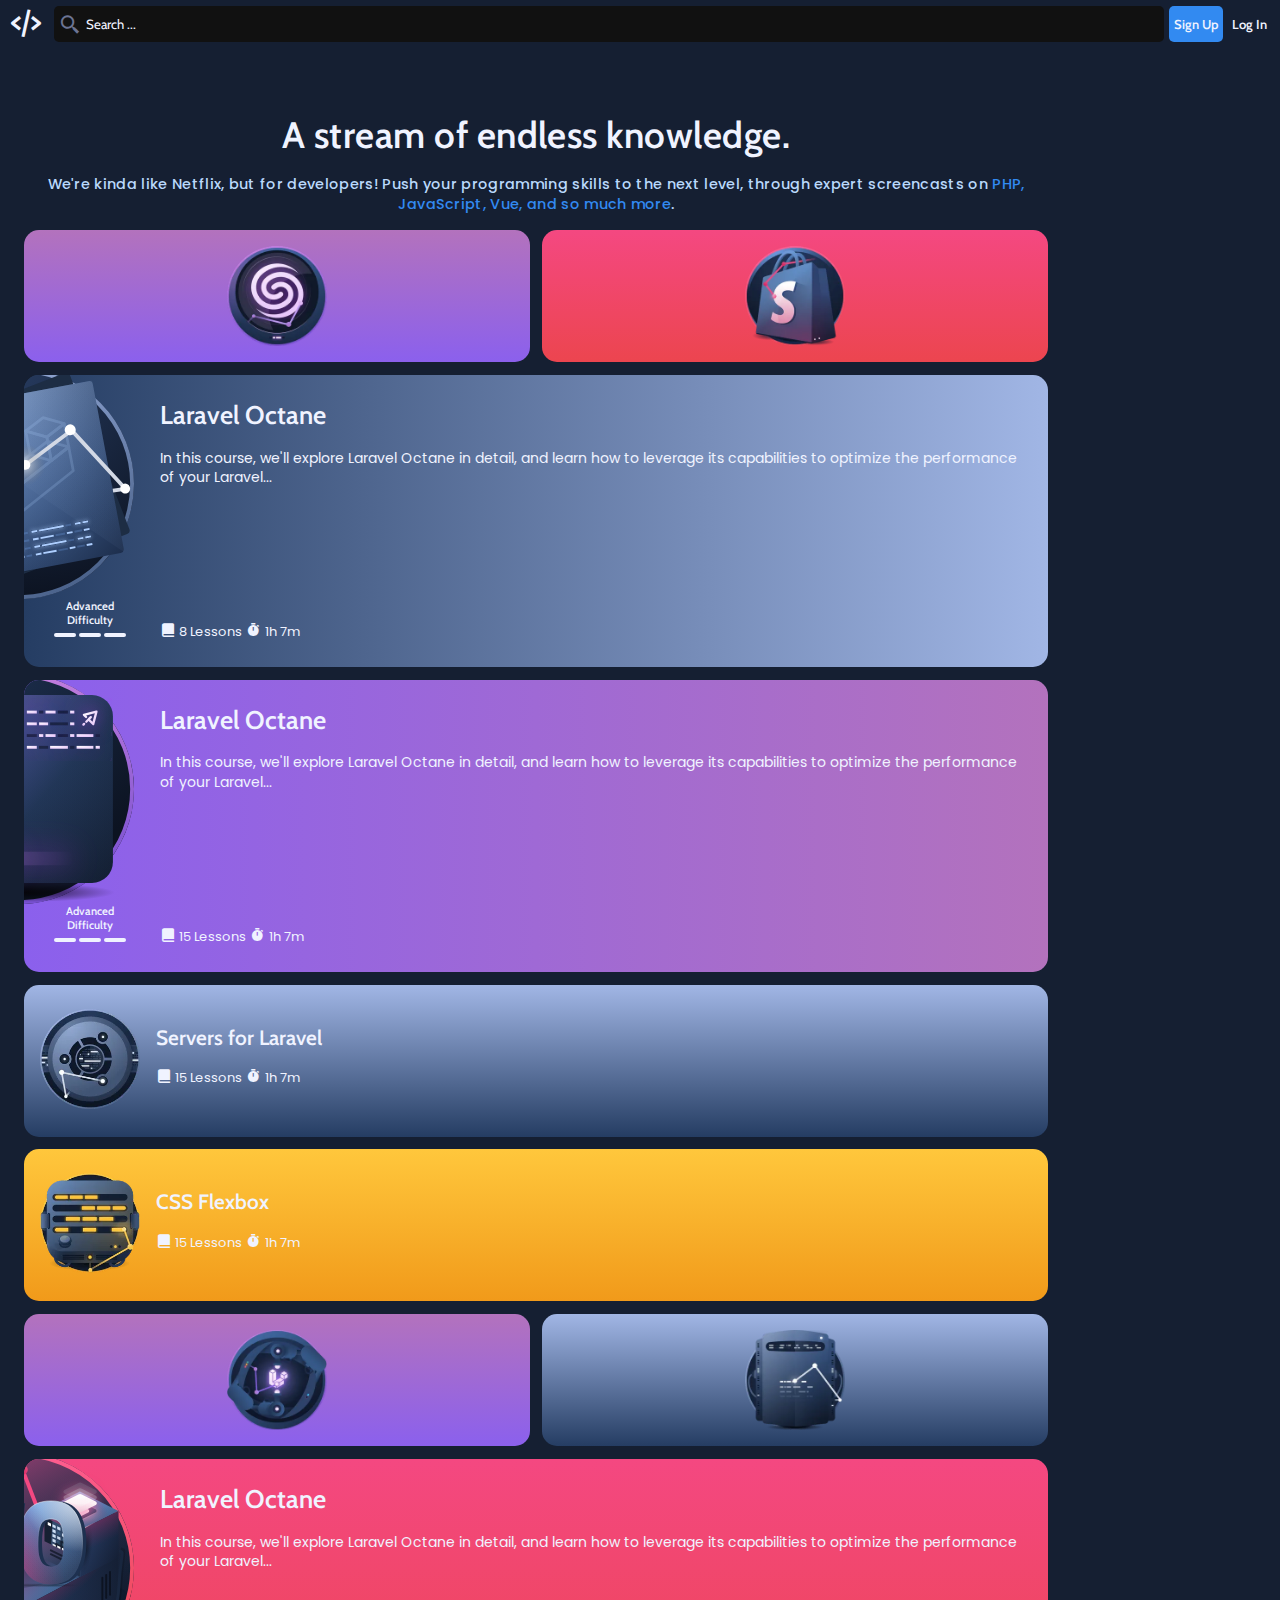
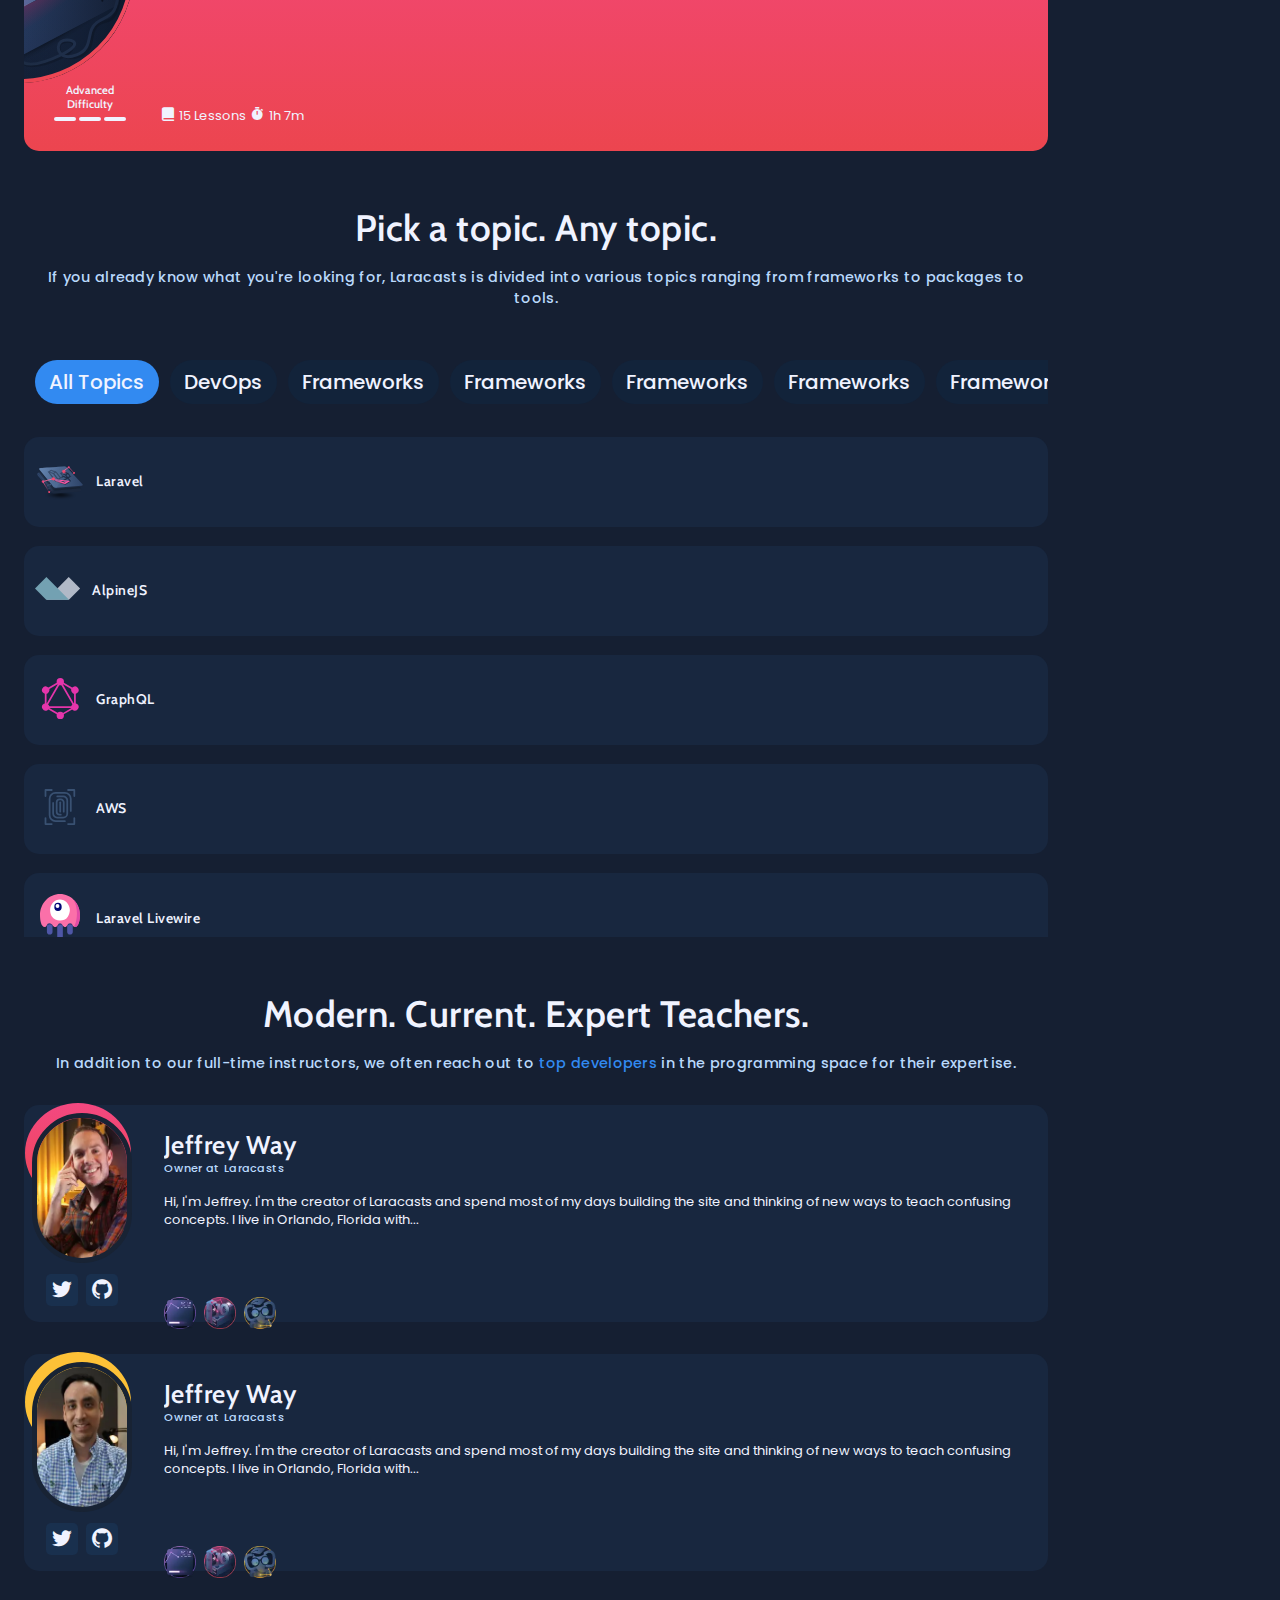
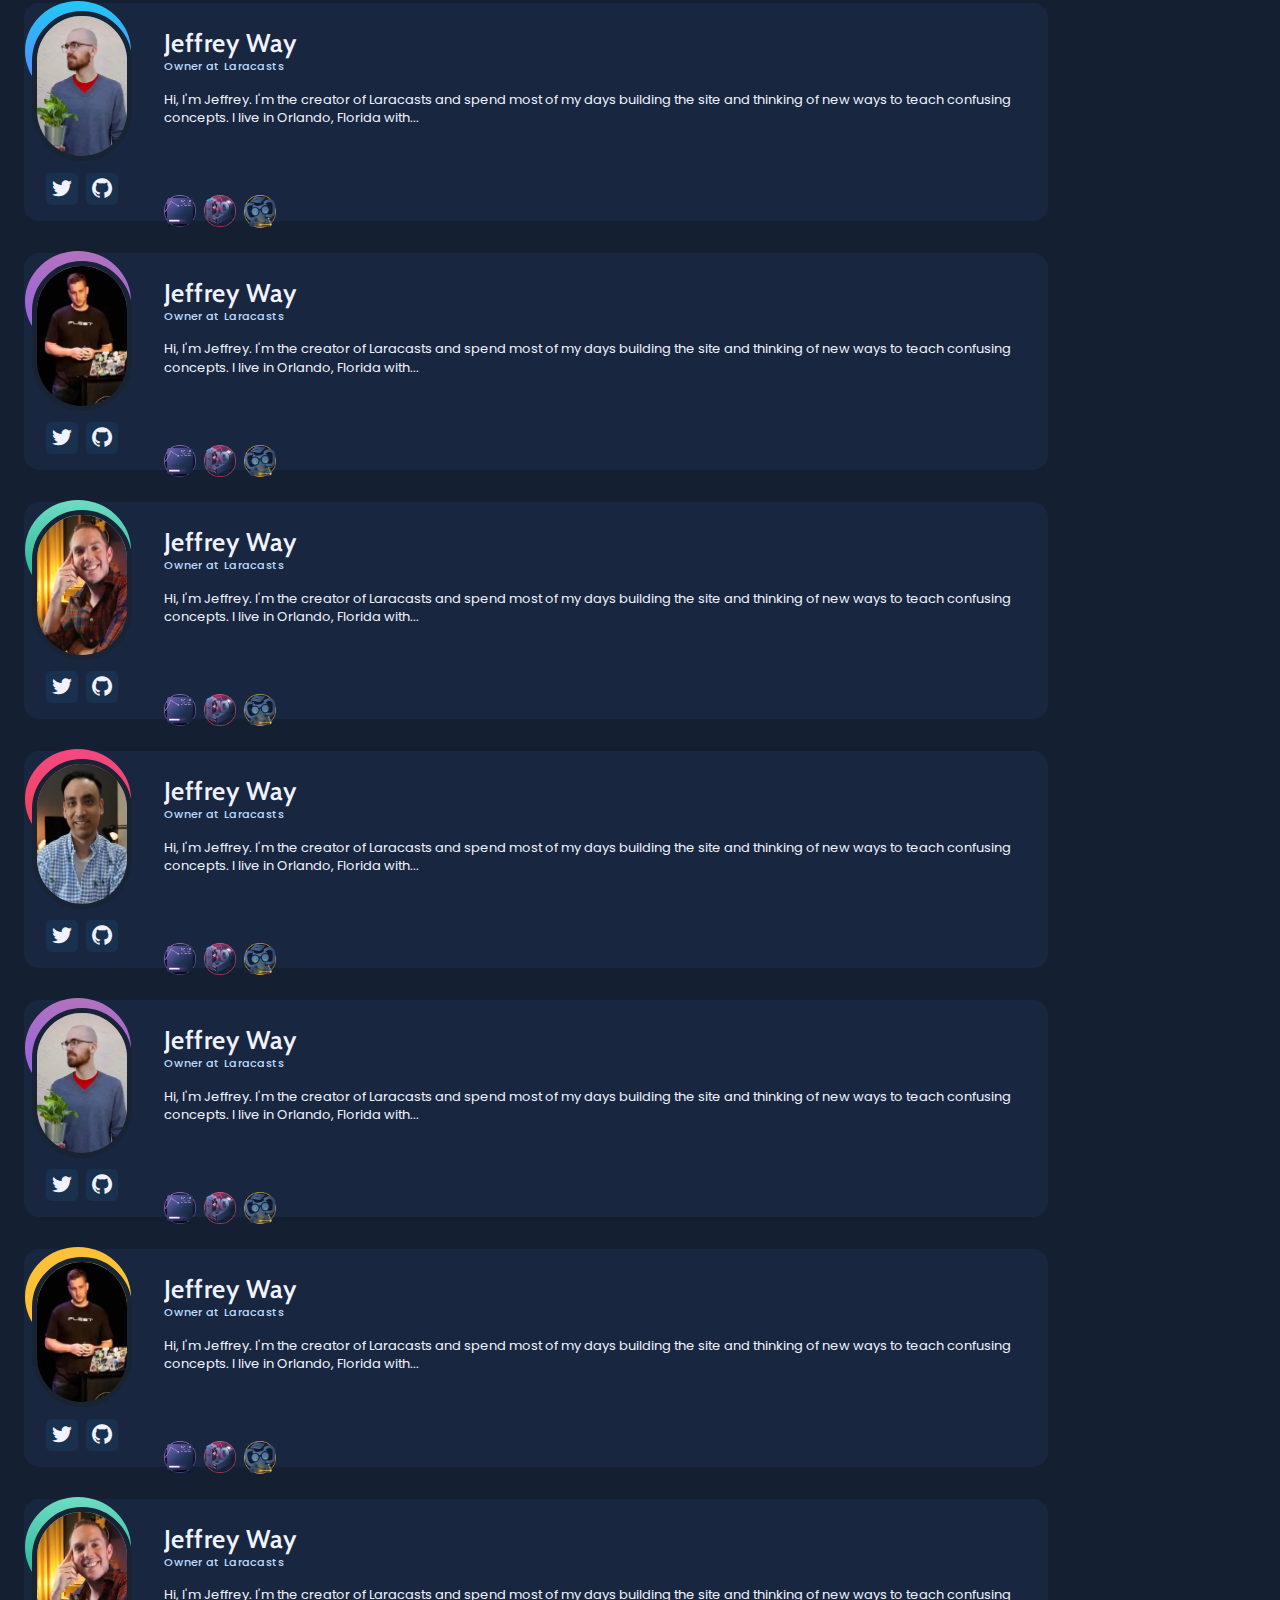
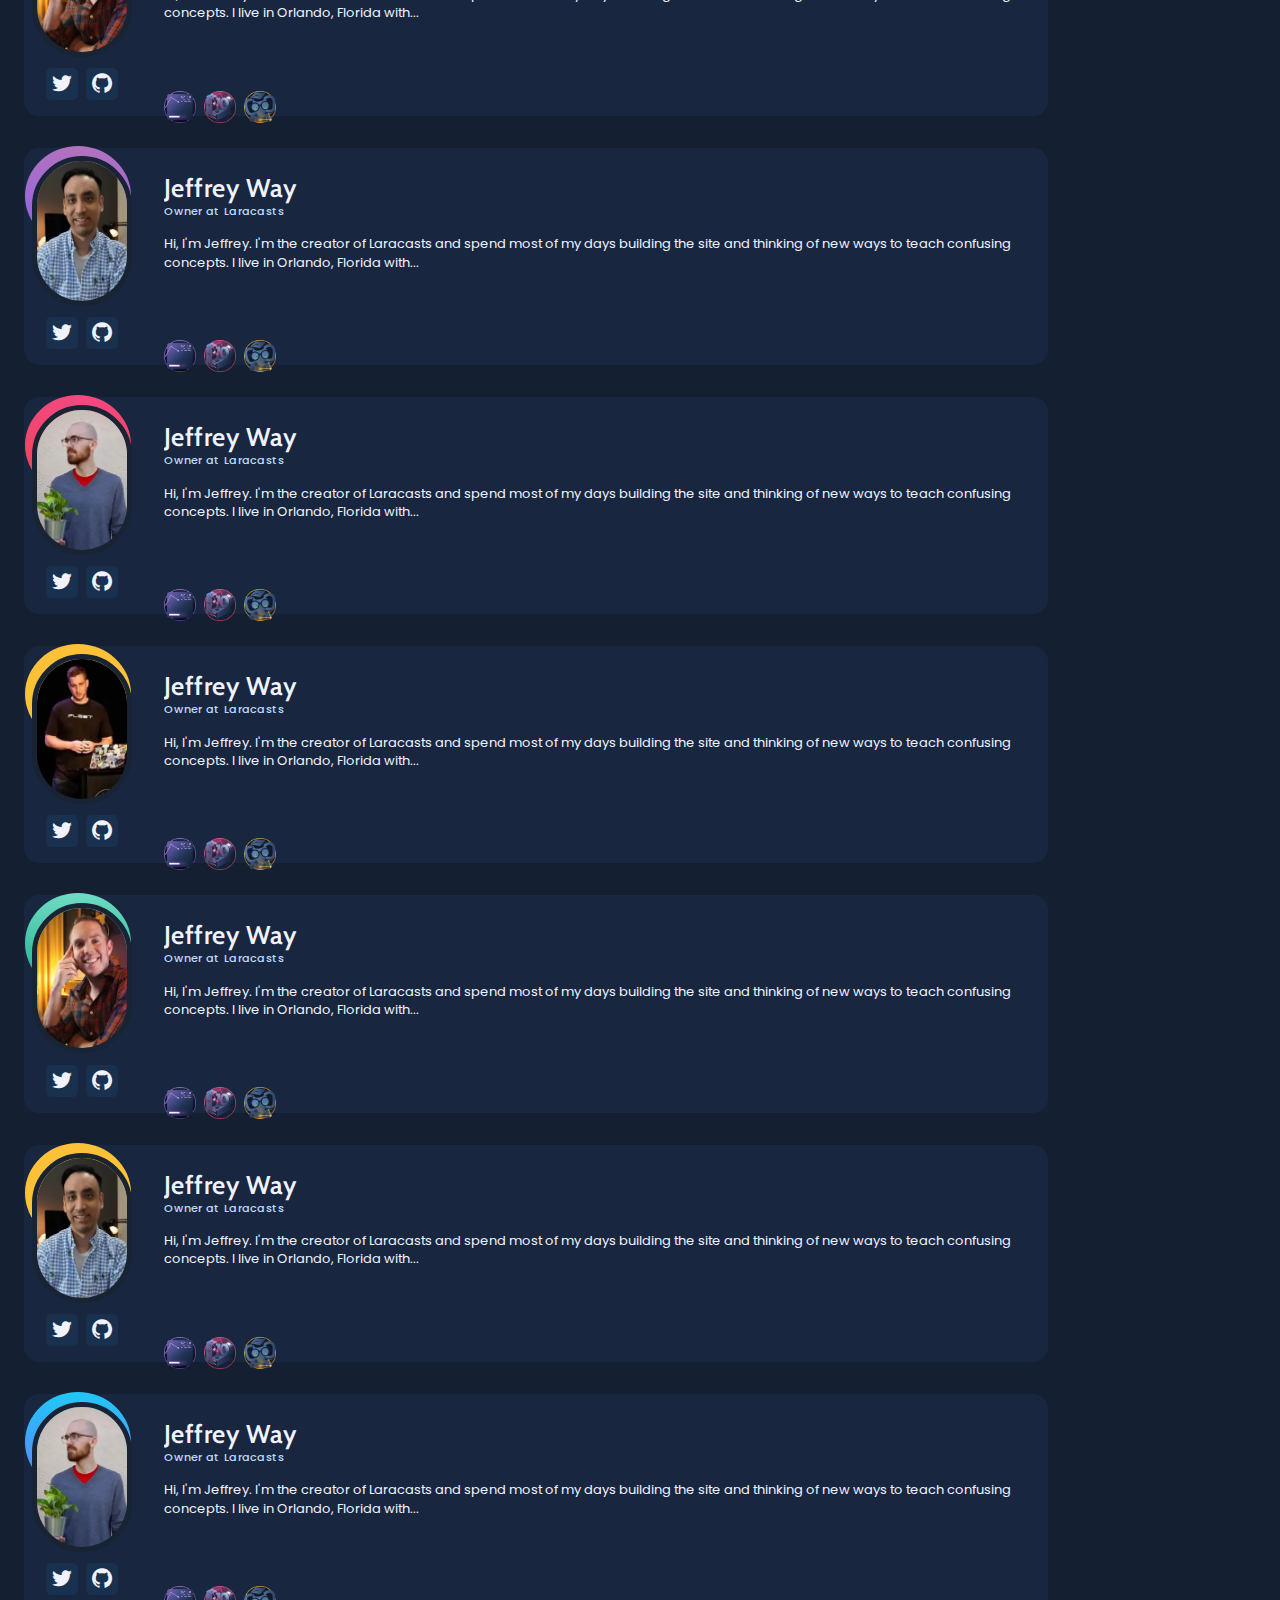
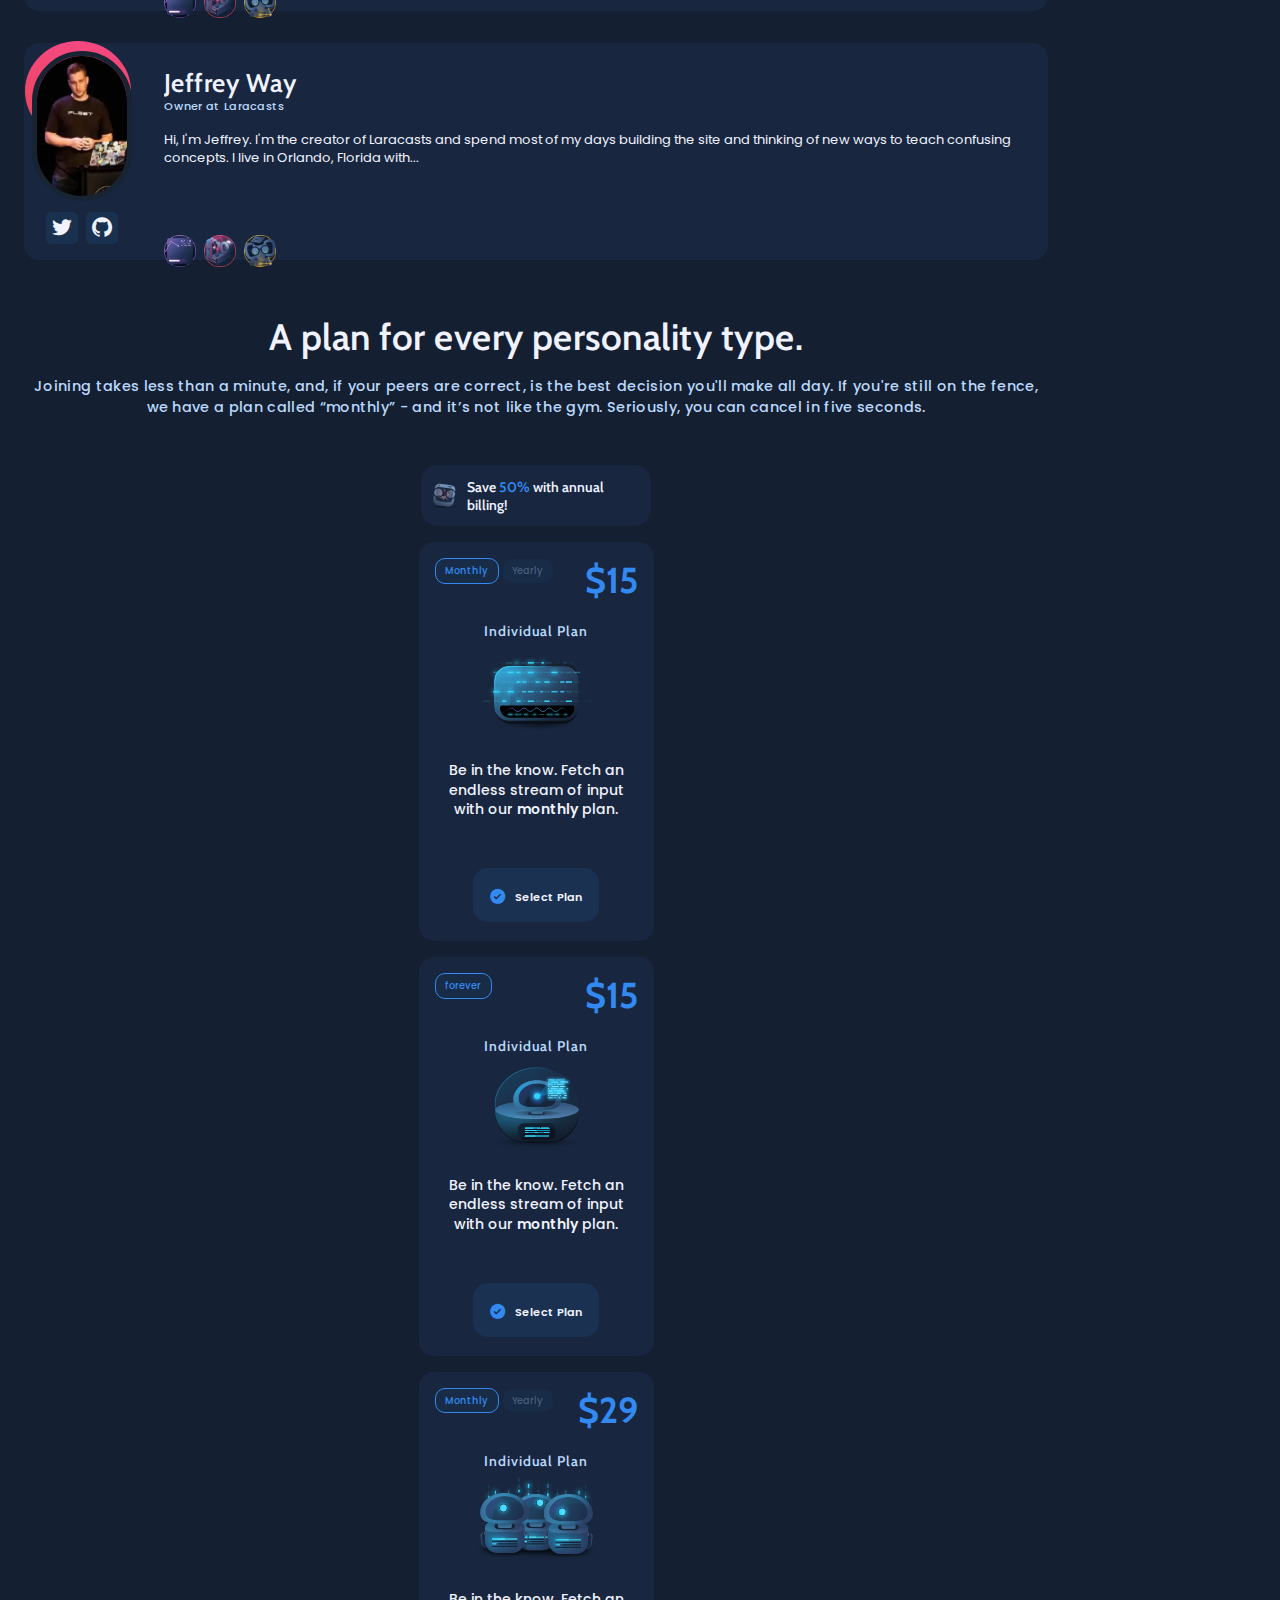
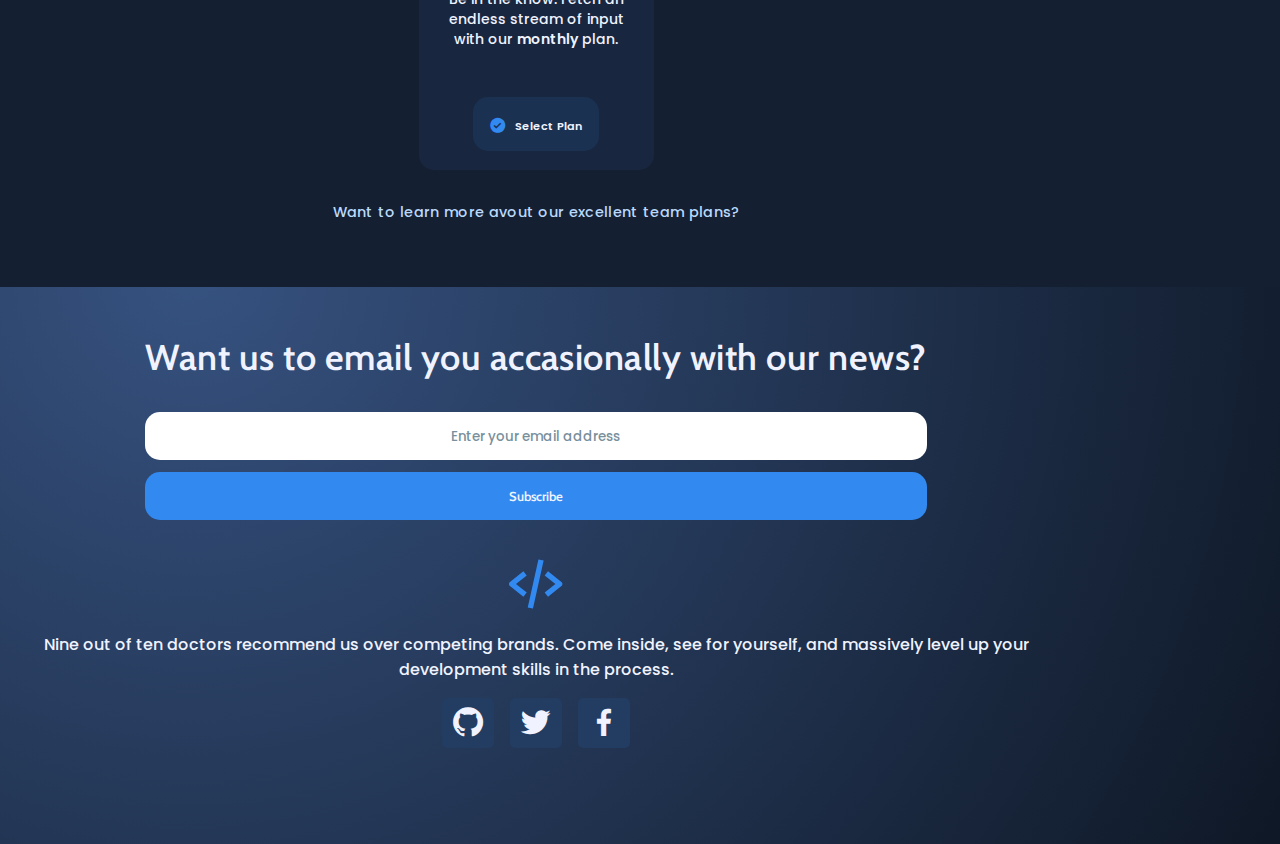
==== index.html @ 4f141c35 "first commit" ====
<!DOCTYPE html>
<html lang="en">
    <head>
        <meta charset="UTF-8">
        <meta name="viewport" content="width=device-width, initial-scale=1.0">

        <!--=============== FAVICON ===============-->
        <link rel="shortcut icon" href="" type="image/x-icon">

        <!--=============== BOXICONS ===============-->
        <link href='https://unpkg.com/boxicons@2.1.4/css/boxicons.min.css' rel='stylesheet'>

        <!--=============== SWIPER CSS ===============-->
        <link rel="stylesheet" href="">

        <!--=============== CSS ===============-->
        <link rel="stylesheet" href="assets/css/styles.css">

        <title>Laracasts clone</title>
    </head>
    <body>
        <!--==================== HEADER ====================-->
        <header class="header" id="header">
            <a href="" class="header__logo">
                <i class="bx bx-code-alt"></i>
            </a>
            <nav class="nav">
                <div class="nav__search">
                    <i class="bx bx-search-alt-2"></i>
                    <input class="nav__search-input" placeholder="Search ...">
                </div>

                <a href="" class="nav__button button primary-button">Sign Up</a>
                <a href="" class="nav__button button secondary-button">Log In</a>
            </nav>
        </header>

        <!--==================== MAIN ====================-->
        <main class="main">
            <!--==================== HOME ====================-->
            <section class="home section" id="home">

            </section>

            <!--==================== TOP ====================-->
            <section class="top section" id="top">
                <div class="top__container container">
                    <div class="top__data">
                        <h2 class="top__title title">A stream of endless knowledge.</h2>
                        <p class="top__sub-title sub-title">
                            We're kinda like Netflix, but for developers! Push your programming skills to the next level, through expert screencasts on <span>PHP, JavaScript, Vue, and so much more</span>.
                        </p>
                    </div>

                    <div class="top__content">

                        <div class="top__card small-card">
                            <img src="assets/img/laravel-nova-mastery-2023.webp">
                        </div>

                        <div class="top__card small-card">
                            <img src="assets/img/build-shopify-apps-with-laravel.webp">
                        </div>

                        <div class="top__card large-card">
                            <div class="card-img">
                                <a href="" class="card-img-link">

                                    <img src="assets/img/laravel-octane.svg" alt="laravel-octane image">
                                </a>
                                <div class="card-difficulty">
                                    <p>Advanced <br>
                                        Difficulty
                                    </p>
                                    <div class="card-rate">
                                        <span></span>
                                        <span></span>
                                        <span></span>
                                    </div>
                                </div>
                            </div>
                            <div class="card-content">
                                <h3 class="card-title">
                                    Laravel Octane
                                </h3>
                                <p class="card-desc">
                                    In this course, we'll explore Laravel Octane in detail, and learn how to leverage its capabilities to optimize the performance of your Laravel...                                </p>

                                <div class="card-info">
                                    <i class="bx bxs-book-alt"></i>
                                    <p>8 Lessons</p>
                                    <i class="bx bxs-stopwatch"></i>
                                    <p>1h 7m</p>
                                </div>
                            </div>
                        </div>

                        <div class="top__card large-card">
                            <div class="card-img">
                                <a href="" class="card-img-link">

                                    <img src="assets/img/phpstorm-for-laravel-developers.svg" alt="phpstorm-for-laravel-developers image">
                                </a>

                                <div class="card-difficulty">
                                    <p>Advanced <br>
                                        Difficulty
                                    </p>
                                    <div class="card-rate">
                                        <span></span>
                                        <span></span>
                                        <span></span>
                                    </div>
                                </div>
                            </div>

                            <div class="card-content">
                                <h3 class="card-title">
                                    Laravel Octane
                                </h3>
                                <p class="card-desc">
                                    In this course, we'll explore Laravel Octane in detail, and learn how to leverage its capabilities to optimize the performance of your Laravel...                                </p>
                                </p>
                                <div class="card-info">
                                    <i class="bx bxs-book-alt"></i>
                                    <p>15 Lessons</p>
                                    <i class="bx bxs-stopwatch"></i>
                                    <p>1h 7m</p>
                                </div>
                            </div>
                        </div>

                        <div class="top__card medium-card">
                            <div class="card-img">
                                <img src="assets/img/servers-for-laravel.webp" alt="servers-for-laravel image">
                            </div>

                            <div class="card-content">
                                <a href="" class="card-title">
                                    Servers for Laravel
                                </a>
                                <div class="card-info">
                                    <i class="bx bxs-book-alt"></i>
                                    <p>15 Lessons</p>
                                    <i class="bx bxs-stopwatch"></i>
                                    <p>1h 7m</p>
                                </div>
                            </div>
                        </div>

                        <div class="top__card medium-card">
                            <div class="card-img">
                                <img src="assets/img/css-flexbox-simplified.webp" alt="css-flexbox-simplified image">
                            </div>

                            <div class="card-content">
                                <a href="" class="card-title">
                                    CSS Flexbox
                                </a>
                                <div class="card-info">
                                    <i class="bx bxs-book-alt"></i>
                                    <p>15 Lessons</p>
                                    <i class="bx bxs-stopwatch"></i>
                                    <p>1h 7m</p>
                                </div>
                            </div>
                        </div>


                        <div class="top__card small-card">
                            <img src="assets/img/automatic-laravel-upgrades-explained.webp" alt="automatic laravel upgrades explained image">
                        </div>

                        <div class="top__card small-card">
                            <img src="assets/img/aws-fundamentals.webp" alt="aws fund amentals image">
                        </div>

                        <div class="top__card large-card">
                            <div class="card-img">
                                <a href="" class="card-img-link">

                                    <img src="assets/img/whats-new-in-laravel-10.svg" alt="whats new in laravel 10 image">
                                </a>

                                <div class="card-difficulty">
                                    <p>Advanced <br>
                                        Difficulty
                                    </p>
                                    <div class="card-rate">
                                        <span></span>
                                        <span></span>
                                        <span></span>
                                    </div>
                                </div>
                            </div>

                            <div class="card-content">
                                <h3 class="card-title">
                                    Laravel Octane
                                </h3>
                                <p class="card-desc">
                                    In this course, we'll explore Laravel Octane in detail, and learn how to leverage its capabilities to optimize the performance of your Laravel...                                </p>
                                </p>
                                <div class="card-info">
                                    <i class="bx bxs-book-alt"></i>
                                    <p>15 Lessons</p>
                                    <i class="bx bxs-stopwatch"></i>
                                    <p>1h 7m</p>
                                </div>
                            </div>
                        </div>
                    </div>
                </div>
            </section>



            <!--==================== TOPICS ====================-->
            <section class="topic sections" id="tepic">
                <div class="topic__container container">
                    <div class="topic__data">

                        <h2 class="topic__title title">Pick a topic. Any topic.</h2>
                        <p class="topic__sub-title sub-title">
                            If you already know what you're looking for, Laracasts is divided into various topics ranging from frameworks to packages to tools.
                        </p>
                    </div>

                    <div class="topic__content">
                        <ul class="topic__list">
                            <li class="topic__list-item">
                                <a href="" class="topic__list-link active">
                                    All Topics
                                </a>
                            </li>
                            <li class="topic__list-item">
                                <a href="" class="topic__list-link">
                                    DevOps
                                </a>
                            </li>
                            <li class="topic__list-item">
                                <a href="" class="topic__list-link">
                                    Frameworks
                                </a>
                            </li>

                            <li class="topic__list-item">
                                <a href="" class="topic__list-link">
                                    Frameworks
                                </a>
                            </li>
                            <li class="topic__list-item">
                                <a href="" class="topic__list-link">
                                    Frameworks
                                </a>
                            </li>
                            <li class="topic__list-item">
                                <a href="" class="topic__list-link">
                                    Frameworks
                                </a>
                            </li>
                            <li class="topic__list-item">
                                <a href="" class="topic__list-link">
                                    Frameworks
                                </a>
                            </li>
                            <li class="topic__list-item">
                                <a href="" class="topic__list-link">
                                    Frameworks
                                </a>
                            </li>
                            <li class="topic__list-item">
                                <a href="" class="topic__list-link">
                                    Frameworks
                                </a>
                            </li>
                            <li class="topic__list-item">
                                <a href="" class="topic__list-link">
                                    Frameworks
                                </a>
                            </li>
                        </ul>

                        <ul class="topic__cards">

                            <li class="topic__card">
                                <a href="" class="topic__card-link">

                                    <div class="topic__card-img">

                                        <img  src="assets/img/laravel-logo.svg" alt="Laravel logo">
                                    </div>
                                    <h3 class="topic__card-title title">Laravel</h3>
                                </a>
                            </li>

                            <li class="topic__card">
                                <a href="" class="topic__card-link">

                                    <div class="topic__card-img">

                                        <img  src="assets/img/alpine-logo.svg" alt="alpine logo">
                                    </div>
                                    <h3 class="topic__card-title title">AlpineJS</h3>
                                </a>
                            </li>


                            <li class="topic__card">
                                <a href="" class="topic__card-link">

                                    <div class="topic__card-img">

                                        <img  src="assets/img/graphql-logo.svg" alt="graphq logo">
                                    </div>
                                    <h3 class="topic__card-title title">GraphQL</h3>
                                </a>
                            </li>

                            <li class="topic__card">
                                <a href="" class="topic__card-link">

                                    <div class="topic__card-img">

                                        <img  src="assets/img/authentication-logo.svg" alt="auth logo">
                                    </div>
                                    <h3 class="topic__card-title title">AWS</h3>
                                </a>
                            </li>




                            <li class="topic__card">
                                <a href="" class="topic__card-link">

                                    <div class="topic__card-img">

                                        <img  src="assets/img/livewire-logo.svg" alt="livewire logo">
                                    </div>
                                    <h3 class="topic__card-title title">Laravel Livewire</h3>
                                </a>
                            </li>


                            <li class="topic__card">
                                <a href="" class="topic__card-link">

                                    <div class="topic__card-img">

                                        <img  src="assets/img/nuxtjs-logo.svg" alt="nuxt logo">
                                    </div>
                                    <h3 class="topic__card-title title">Nuxt</h3>
                                </a>
                            </li>

                            <!---------------------------------------->



                            <li class="topic__card">
                                <a href="" class="topic__card-link">

                                    <div class="topic__card-img">

                                        <img  src="assets/img/laravel-logo.svg" alt="Laravel logo">
                                    </div>
                                    <h3 class="topic__card-title title">Laravel</h3>
                                </a>
                            </li>

                            <li class="topic__card">
                                <a href="" class="topic__card-link">

                                    <div class="topic__card-img">

                                        <img  src="assets/img/alpine-logo.svg" alt="alpine logo">
                                    </div>
                                    <h3 class="topic__card-title title">AlpineJS</h3>
                                </a>
                            </li>


                            <li class="topic__card">
                                <a href="" class="topic__card-link">

                                    <div class="topic__card-img">

                                        <img  src="assets/img/graphql-logo.svg" alt="graphq logo">
                                    </div>
                                    <h3 class="topic__card-title title">GraphQL</h3>
                                </a>
                            </li>

                            <li class="topic__card">
                                <a href="" class="topic__card-link">

                                    <div class="topic__card-img">

                                        <img  src="assets/img/authentication-logo.svg" alt="auth logo">
                                    </div>
                                    <h3 class="topic__card-title title">AWS</h3>
                                </a>
                            </li>




                            <li class="topic__card">
                                <a href="" class="topic__card-link">

                                    <div class="topic__card-img">

                                        <img  src="assets/img/livewire-logo.svg" alt="livewire logo">
                                    </div>
                                    <h3 class="topic__card-title title">Laravel Livewire</h3>
                                </a>
                            </li>


                            <li class="topic__card">
                                <a href="" class="topic__card-link">

                                    <div class="topic__card-img">

                                        <img  src="assets/img/nuxtjs-logo.svg" alt="nuxt logo">
                                    </div>
                                    <h3 class="topic__card-title title">Nuxt</h3>
                                </a>
                            </li>
                            <li class="topic__card">
                                <a href="" class="topic__card-link">

                                    <div class="topic__card-img">

                                        <img  src="assets/img/laravel-logo.svg" alt="Laravel logo">
                                    </div>
                                    <h3 class="topic__card-title title">Laravel</h3>
                                </a>
                            </li>

                            <li class="topic__card">
                                <a href="" class="topic__card-link">

                                    <div class="topic__card-img">

                                        <img  src="assets/img/alpine-logo.svg" alt="alpine logo">
                                    </div>
                                    <h3 class="topic__card-title title">AlpineJS</h3>
                                </a>
                            </li>


                            <li class="topic__card">
                                <a href="" class="topic__card-link">

                                    <div class="topic__card-img">

                                        <img  src="assets/img/graphql-logo.svg" alt="graphq logo">
                                    </div>
                                    <h3 class="topic__card-title title">GraphQL</h3>
                                </a>
                            </li>

                            <li class="topic__card">
                                <a href="" class="topic__card-link">

                                    <div class="topic__card-img">

                                        <img  src="assets/img/authentication-logo.svg" alt="auth logo">
                                    </div>
                                    <h3 class="topic__card-title title">AWS</h3>
                                </a>
                            </li>




                            <li class="topic__card">
                                <a href="" class="topic__card-link">

                                    <div class="topic__card-img">

                                        <img  src="assets/img/livewire-logo.svg" alt="livewire logo">
                                    </div>
                                    <h3 class="topic__card-title title">Laravel Livewire</h3>
                                </a>
                            </li>


                            <li class="topic__card">
                                <a href="" class="topic__card-link">

                                    <div class="topic__card-img">

                                        <img  src="assets/img/nuxtjs-logo.svg" alt="nuxt logo">
                                    </div>
                                    <h3 class="topic__card-title title">Nuxt</h3>
                                </a>
                            </li>
                            <li class="topic__card">
                                <a href="" class="topic__card-link">

                                    <div class="topic__card-img">

                                        <img  src="assets/img/laravel-logo.svg" alt="Laravel logo">
                                    </div>
                                    <h3 class="topic__card-title title">Laravel</h3>
                                </a>
                            </li>

                            <li class="topic__card">
                                <a href="" class="topic__card-link">

                                    <div class="topic__card-img">

                                        <img  src="assets/img/alpine-logo.svg" alt="alpine logo">
                                    </div>
                                    <h3 class="topic__card-title title">AlpineJS</h3>
                                </a>
                            </li>


                            <li class="topic__card">
                                <a href="" class="topic__card-link">

                                    <div class="topic__card-img">

                                        <img  src="assets/img/graphql-logo.svg" alt="graphq logo">
                                    </div>
                                    <h3 class="topic__card-title title">GraphQL</h3>
                                </a>
                            </li>

                            <li class="topic__card">
                                <a href="" class="topic__card-link">

                                    <div class="topic__card-img">

                                        <img  src="assets/img/authentication-logo.svg" alt="auth logo">
                                    </div>
                                    <h3 class="topic__card-title title">AWS</h3>
                                </a>
                            </li>




                            <li class="topic__card">
                                <a href="" class="topic__card-link">

                                    <div class="topic__card-img">

                                        <img  src="assets/img/livewire-logo.svg" alt="livewire logo">
                                    </div>
                                    <h3 class="topic__card-title title">Laravel Livewire</h3>
                                </a>
                            </li>


                            <li class="topic__card">
                                <a href="" class="topic__card-link">

                                    <div class="topic__card-img">

                                        <img  src="assets/img/nuxtjs-logo.svg" alt="nuxt logo">
                                    </div>
                                    <h3 class="topic__card-title title">Nuxt</h3>
                                </a>
                            </li>
                            <li class="topic__card">
                                <a href="" class="topic__card-link">

                                    <div class="topic__card-img">

                                        <img  src="assets/img/laravel-logo.svg" alt="Laravel logo">
                                    </div>
                                    <h3 class="topic__card-title title">Laravel</h3>
                                </a>
                            </li>

                            <li class="topic__card">
                                <a href="" class="topic__card-link">

                                    <div class="topic__card-img">

                                        <img  src="assets/img/alpine-logo.svg" alt="alpine logo">
                                    </div>
                                    <h3 class="topic__card-title title">AlpineJS</h3>
                                </a>
                            </li>


                            <li class="topic__card">
                                <a href="" class="topic__card-link">

                                    <div class="topic__card-img">

                                        <img  src="assets/img/graphql-logo.svg" alt="graphq logo">
                                    </div>
                                    <h3 class="topic__card-title title">GraphQL</h3>
                                </a>
                            </li>

                            <li class="topic__card">
                                <a href="" class="topic__card-link">

                                    <div class="topic__card-img">

                                        <img  src="assets/img/authentication-logo.svg" alt="auth logo">
                                    </div>
                                    <h3 class="topic__card-title title">AWS</h3>
                                </a>
                            </li>




                            <li class="topic__card">
                                <a href="" class="topic__card-link">

                                    <div class="topic__card-img">

                                        <img  src="assets/img/livewire-logo.svg" alt="livewire logo">
                                    </div>
                                    <h3 class="topic__card-title title">Laravel Livewire</h3>
                                </a>
                            </li>


                            <li class="topic__card">
                                <a href="" class="topic__card-link">

                                    <div class="topic__card-img">

                                        <img  src="assets/img/nuxtjs-logo.svg" alt="nuxt logo">
                                    </div>
                                    <h3 class="topic__card-title title">Nuxt</h3>
                                </a>
                            </li>
                            <li class="topic__card">
                                <a href="" class="topic__card-link">

                                    <div class="topic__card-img">

                                        <img  src="assets/img/laravel-logo.svg" alt="Laravel logo">
                                    </div>
                                    <h3 class="topic__card-title title">Laravel</h3>
                                </a>
                            </li>

                            <li class="topic__card">
                                <a href="" class="topic__card-link">

                                    <div class="topic__card-img">

                                        <img  src="assets/img/alpine-logo.svg" alt="alpine logo">
                                    </div>
                                    <h3 class="topic__card-title title">AlpineJS</h3>
                                </a>
                            </li>


                            <li class="topic__card">
                                <a href="" class="topic__card-link">

                                    <div class="topic__card-img">

                                        <img  src="assets/img/graphql-logo.svg" alt="graphq logo">
                                    </div>
                                    <h3 class="topic__card-title title">GraphQL</h3>
                                </a>
                            </li>

                            <li class="topic__card">
                                <a href="" class="topic__card-link">

                                    <div class="topic__card-img">

                                        <img  src="assets/img/authentication-logo.svg" alt="auth logo">
                                    </div>
                                    <h3 class="topic__card-title title">AWS</h3>
                                </a>
                            </li>




                            <li class="topic__card">
                                <a href="" class="topic__card-link">

                                    <div class="topic__card-img">

                                        <img  src="assets/img/livewire-logo.svg" alt="livewire logo">
                                    </div>
                                    <h3 class="topic__card-title title">Laravel Livewire</h3>
                                </a>
                            </li>


                            <li class="topic__card">
                                <a href="" class="topic__card-link">

                                    <div class="topic__card-img">

                                        <img  src="assets/img/nuxtjs-logo.svg" alt="nuxt logo">
                                    </div>
                                    <h3 class="topic__card-title title">Nuxt</h3>
                                </a>
                            </li>
                    </div>

                        </ul>
                </div>
            </section>

            <!--=================== Teachers =================-->
            <section class="teachers sections" id="teachers">
                <div class="teachers__container container">

                    <div class="teachers__data">
                        <h2 class="topic__title title">Modern. Current. Expert Teachers.</h2>
                        <p class="topic__sub-title sub-title">
                            In addition to our full-time instructors, we often reach out to <span>top developers</span> in the programming space for their expertise.
                        </p>
                    </div>

                    <div class="teachers__content">

                        <div class="teachers__card">
                            <div class="card-info">
                                <div class="card-img">
                                    <img src="assets/img/1770.webp" alt="teacher image">
                                </div>
                                <div class="card-social-link">
                                    <i class='bx bxl-twitter'></i>
                                    <i class='bx bxl-github'></i>
                                </div>
                            </div>
                            <div class="card-content">
                                <h3 class="card-title title">Jeffrey Way</h3>
                                <p class="card-sub-title sub-title">
                                    Owner at Laracasts
                                </p>
                                <p class="card-desc">
                                    Hi, I'm Jeffrey. I'm the creator of Laracasts and spend most of my days building the site and thinking of new ways to teach confusing concepts. I live in Orlando, Florida with...
                                </p>

                                <div class="card-series">
                                    <a class="card-series-link">
                                        <img src="assets/img/phpstorm-for-laravel-developers.webp" alt="phpstorm-for-laravel-developers image">
                                    </a>

                                    <a class="card-series-link">
                                        <img src="assets/img/whats-new-in-laravel-10.webp" alt=" whats-new-in-laravel-10 image">
                                    </a>

                                    <a class="card-series-link">
                                        <img src="assets/img/php-for-beginners.webp" alt="php-for-beginners image">
                                    </a>
                                </div>
                            </div>
                        </div>

                        <div class="teachers__card">
                            <div class="card-info">
                                <div class="card-img">
                                    <img src="assets/img/2071.webp" alt="teacher image">
                                </div>
                                <div class="card-social-link">
                                    <i class='bx bxl-twitter'></i>
                                    <i class='bx bxl-github'></i>
                                </div>
                            </div>
                            <div class="card-content">
                                <h3 class="card-title title">Jeffrey Way</h3>
                                <p class="card-sub-title sub-title">
                                    Owner at Laracasts
                                </p>
                                <p class="card-desc">
                                    Hi, I'm Jeffrey. I'm the creator of Laracasts and spend most of my days building the site and thinking of new ways to teach confusing concepts. I live in Orlando, Florida with...
                                </p>

                                <div class="card-series">
                                    <a class="card-series-link">
                                        <img src="assets/img/phpstorm-for-laravel-developers.webp" alt="phpstorm-for-laravel-developers image">
                                    </a>

                                    <a class="card-series-link">
                                        <img src="assets/img/whats-new-in-laravel-10.webp" alt=" whats-new-in-laravel-10 image">
                                    </a>

                                    <a class="card-series-link">
                                        <img src="assets/img/php-for-beginners.webp" alt="php-for-beginners image">
                                    </a>
                                </div>
                            </div>
                        </div>

                        <div class="teachers__card">
                            <div class="card-info">
                                <div class="card-img">
                                    <img src="assets/img/146405.webp" alt="teacher image">
                                </div>
                                <div class="card-social-link">
                                    <i class='bx bxl-twitter'></i>
                                    <i class='bx bxl-github'></i>
                                </div>
                            </div>
                            <div class="card-content">
                                <h3 class="card-title title">Jeffrey Way</h3>
                                <p class="card-sub-title sub-title">
                                    Owner at Laracasts
                                </p>
                                <p class="card-desc">
                                    Hi, I'm Jeffrey. I'm the creator of Laracasts and spend most of my days building the site and thinking of new ways to teach confusing concepts. I live in Orlando, Florida with...
                                </p>

                                <div class="card-series">
                                    <a class="card-series-link">
                                        <img src="assets/img/phpstorm-for-laravel-developers.webp" alt="phpstorm-for-laravel-developers image">
                                    </a>

                                    <a class="card-series-link">
                                        <img src="assets/img/whats-new-in-laravel-10.webp" alt=" whats-new-in-laravel-10 image">
                                    </a>

                                    <a class="card-series-link">
                                        <img src="assets/img/php-for-beginners.webp" alt="php-for-beginners image">
                                    </a>
                                </div>
                            </div>
                        </div>

                        <div class="teachers__card">
                            <div class="card-info">
                                <div class="card-img">
                                    <img src="assets/img/34960.webp" alt="teacher image">
                                </div>
                                <div class="card-social-link">
                                    <i class='bx bxl-twitter'></i>
                                    <i class='bx bxl-github'></i>
                                </div>
                            </div>
                            <div class="card-content">
                                <h3 class="card-title title">Jeffrey Way</h3>
                                <p class="card-sub-title sub-title">
                                    Owner at Laracasts
                                </p>
                                <p class="card-desc">
                                    Hi, I'm Jeffrey. I'm the creator of Laracasts and spend most of my days building the site and thinking of new ways to teach confusing concepts. I live in Orlando, Florida with...
                                </p>

                                <div class="card-series">
                                    <a class="card-series-link">
                                        <img src="assets/img/phpstorm-for-laravel-developers.webp" alt="phpstorm-for-laravel-developers image">
                                    </a>

                                    <a class="card-series-link">
                                        <img src="assets/img/whats-new-in-laravel-10.webp" alt=" whats-new-in-laravel-10 image">
                                    </a>

                                    <a class="card-series-link">
                                        <img src="assets/img/php-for-beginners.webp" alt="php-for-beginners image">
                                    </a>
                                </div>
                            </div>
                        </div>

                        <div class="teachers__card">
                            <div class="card-info">
                                <div class="card-img">
                                    <img src="assets/img/1770.webp" alt="teacher image">
                                </div>
                                <div class="card-social-link">
                                    <i class='bx bxl-twitter'></i>
                                    <i class='bx bxl-github'></i>
                                </div>
                            </div>
                            <div class="card-content">
                                <h3 class="card-title title">Jeffrey Way</h3>
                                <p class="card-sub-title sub-title">
                                    Owner at Laracasts
                                </p>
                                <p class="card-desc">
                                    Hi, I'm Jeffrey. I'm the creator of Laracasts and spend most of my days building the site and thinking of new ways to teach confusing concepts. I live in Orlando, Florida with...
                                </p>

                                <div class="card-series">
                                    <a class="card-series-link">
                                        <img src="assets/img/phpstorm-for-laravel-developers.webp" alt="phpstorm-for-laravel-developers image">
                                    </a>

                                    <a class="card-series-link">
                                        <img src="assets/img/whats-new-in-laravel-10.webp" alt=" whats-new-in-laravel-10 image">
                                    </a>

                                    <a class="card-series-link">
                                        <img src="assets/img/php-for-beginners.webp" alt="php-for-beginners image">
                                    </a>
                                </div>
                            </div>
                        </div>

                        <div class="teachers__card">
                            <div class="card-info">
                                <div class="card-img">
                                    <img src="assets/img/2071.webp" alt="teacher image">
                                </div>
                                <div class="card-social-link">
                                    <i class='bx bxl-twitter'></i>
                                    <i class='bx bxl-github'></i>
                                </div>
                            </div>
                            <div class="card-content">
                                <h3 class="card-title title">Jeffrey Way</h3>
                                <p class="card-sub-title sub-title">
                                    Owner at Laracasts
                                </p>
                                <p class="card-desc">
                                    Hi, I'm Jeffrey. I'm the creator of Laracasts and spend most of my days building the site and thinking of new ways to teach confusing concepts. I live in Orlando, Florida with...
                                </p>

                                <div class="card-series">
                                    <a class="card-series-link">
                                        <img src="assets/img/phpstorm-for-laravel-developers.webp" alt="phpstorm-for-laravel-developers image">
                                    </a>

                                    <a class="card-series-link">
                                        <img src="assets/img/whats-new-in-laravel-10.webp" alt=" whats-new-in-laravel-10 image">
                                    </a>

                                    <a class="card-series-link">
                                        <img src="assets/img/php-for-beginners.webp" alt="php-for-beginners image">
                                    </a>
                                </div>
                            </div>
                        </div>

                        <div class="teachers__card">
                            <div class="card-info">
                                <div class="card-img">
                                    <img src="assets/img/146405.webp" alt="teacher image">
                                </div>
                                <div class="card-social-link">
                                    <i class='bx bxl-twitter'></i>
                                    <i class='bx bxl-github'></i>
                                </div>
                            </div>
                            <div class="card-content">
                                <h3 class="card-title title">Jeffrey Way</h3>
                                <p class="card-sub-title sub-title">
                                    Owner at Laracasts
                                </p>
                                <p class="card-desc">
                                    Hi, I'm Jeffrey. I'm the creator of Laracasts and spend most of my days building the site and thinking of new ways to teach confusing concepts. I live in Orlando, Florida with...
                                </p>

                                <div class="card-series">
                                    <a class="card-series-link">
                                        <img src="assets/img/phpstorm-for-laravel-developers.webp" alt="phpstorm-for-laravel-developers image">
                                    </a>

                                    <a class="card-series-link">
                                        <img src="assets/img/whats-new-in-laravel-10.webp" alt=" whats-new-in-laravel-10 image">
                                    </a>

                                    <a class="card-series-link">
                                        <img src="assets/img/php-for-beginners.webp" alt="php-for-beginners image">
                                    </a>
                                </div>
                            </div>
                        </div>

                        <div class="teachers__card">
                            <div class="card-info">
                                <div class="card-img">
                                    <img src="assets/img/34960.webp" alt="teacher image">
                                </div>
                                <div class="card-social-link">
                                    <i class='bx bxl-twitter'></i>
                                    <i class='bx bxl-github'></i>
                                </div>
                            </div>
                            <div class="card-content">
                                <h3 class="card-title title">Jeffrey Way</h3>
                                <p class="card-sub-title sub-title">
                                    Owner at Laracasts
                                </p>
                                <p class="card-desc">
                                    Hi, I'm Jeffrey. I'm the creator of Laracasts and spend most of my days building the site and thinking of new ways to teach confusing concepts. I live in Orlando, Florida with...
                                </p>

                                <div class="card-series">
                                    <a class="card-series-link">
                                        <img src="assets/img/phpstorm-for-laravel-developers.webp" alt="phpstorm-for-laravel-developers image">
                                    </a>

                                    <a class="card-series-link">
                                        <img src="assets/img/whats-new-in-laravel-10.webp" alt=" whats-new-in-laravel-10 image">
                                    </a>

                                    <a class="card-series-link">
                                        <img src="assets/img/php-for-beginners.webp" alt="php-for-beginners image">
                                    </a>
                                </div>
                            </div>
                        </div>
                        <div class="teachers__card">
                            <div class="card-info">
                                <div class="card-img">
                                    <img src="assets/img/1770.webp" alt="teacher image">
                                </div>
                                <div class="card-social-link">
                                    <i class='bx bxl-twitter'></i>
                                    <i class='bx bxl-github'></i>
                                </div>
                            </div>
                            <div class="card-content">
                                <h3 class="card-title title">Jeffrey Way</h3>
                                <p class="card-sub-title sub-title">
                                    Owner at Laracasts
                                </p>
                                <p class="card-desc">
                                    Hi, I'm Jeffrey. I'm the creator of Laracasts and spend most of my days building the site and thinking of new ways to teach confusing concepts. I live in Orlando, Florida with...
                                </p>

                                <div class="card-series">
                                    <a class="card-series-link">
                                        <img src="assets/img/phpstorm-for-laravel-developers.webp" alt="phpstorm-for-laravel-developers image">
                                    </a>

                                    <a class="card-series-link">
                                        <img src="assets/img/whats-new-in-laravel-10.webp" alt=" whats-new-in-laravel-10 image">
                                    </a>

                                    <a class="card-series-link">
                                        <img src="assets/img/php-for-beginners.webp" alt="php-for-beginners image">
                                    </a>
                                </div>
                            </div>
                        </div>

                        <div class="teachers__card">
                            <div class="card-info">
                                <div class="card-img">
                                    <img src="assets/img/2071.webp" alt="teacher image">
                                </div>
                                <div class="card-social-link">
                                    <i class='bx bxl-twitter'></i>
                                    <i class='bx bxl-github'></i>
                                </div>
                            </div>
                            <div class="card-content">
                                <h3 class="card-title title">Jeffrey Way</h3>
                                <p class="card-sub-title sub-title">
                                    Owner at Laracasts
                                </p>
                                <p class="card-desc">
                                    Hi, I'm Jeffrey. I'm the creator of Laracasts and spend most of my days building the site and thinking of new ways to teach confusing concepts. I live in Orlando, Florida with...
                                </p>

                                <div class="card-series">
                                    <a class="card-series-link">
                                        <img src="assets/img/phpstorm-for-laravel-developers.webp" alt="phpstorm-for-laravel-developers image">
                                    </a>

                                    <a class="card-series-link">
                                        <img src="assets/img/whats-new-in-laravel-10.webp" alt=" whats-new-in-laravel-10 image">
                                    </a>

                                    <a class="card-series-link">
                                        <img src="assets/img/php-for-beginners.webp" alt="php-for-beginners image">
                                    </a>
                                </div>
                            </div>
                        </div>

                        <div class="teachers__card">
                            <div class="card-info">
                                <div class="card-img">
                                    <img src="assets/img/146405.webp" alt="teacher image">
                                </div>
                                <div class="card-social-link">
                                    <i class='bx bxl-twitter'></i>
                                    <i class='bx bxl-github'></i>
                                </div>
                            </div>
                            <div class="card-content">
                                <h3 class="card-title title">Jeffrey Way</h3>
                                <p class="card-sub-title sub-title">
                                    Owner at Laracasts
                                </p>
                                <p class="card-desc">
                                    Hi, I'm Jeffrey. I'm the creator of Laracasts and spend most of my days building the site and thinking of new ways to teach confusing concepts. I live in Orlando, Florida with...
                                </p>

                                <div class="card-series">
                                    <a class="card-series-link">
                                        <img src="assets/img/phpstorm-for-laravel-developers.webp" alt="phpstorm-for-laravel-developers image">
                                    </a>

                                    <a class="card-series-link">
                                        <img src="assets/img/whats-new-in-laravel-10.webp" alt=" whats-new-in-laravel-10 image">
                                    </a>

                                    <a class="card-series-link">
                                        <img src="assets/img/php-for-beginners.webp" alt="php-for-beginners image">
                                    </a>
                                </div>
                            </div>
                        </div>

                        <div class="teachers__card">
                            <div class="card-info">
                                <div class="card-img">
                                    <img src="assets/img/34960.webp" alt="teacher image">
                                </div>
                                <div class="card-social-link">
                                    <i class='bx bxl-twitter'></i>
                                    <i class='bx bxl-github'></i>
                                </div>
                            </div>
                            <div class="card-content">
                                <h3 class="card-title title">Jeffrey Way</h3>
                                <p class="card-sub-title sub-title">
                                    Owner at Laracasts
                                </p>
                                <p class="card-desc">
                                    Hi, I'm Jeffrey. I'm the creator of Laracasts and spend most of my days building the site and thinking of new ways to teach confusing concepts. I live in Orlando, Florida with...
                                </p>

                                <div class="card-series">
                                    <a class="card-series-link">
                                        <img src="assets/img/phpstorm-for-laravel-developers.webp" alt="phpstorm-for-laravel-developers image">
                                    </a>

                                    <a class="card-series-link">
                                        <img src="assets/img/whats-new-in-laravel-10.webp" alt=" whats-new-in-laravel-10 image">
                                    </a>

                                    <a class="card-series-link">
                                        <img src="assets/img/php-for-beginners.webp" alt="php-for-beginners image">
                                    </a>
                                </div>
                            </div>
                        </div>
                        <div class="teachers__card">
                            <div class="card-info">
                                <div class="card-img">
                                    <img src="assets/img/1770.webp" alt="teacher image">
                                </div>
                                <div class="card-social-link">
                                    <i class='bx bxl-twitter'></i>
                                    <i class='bx bxl-github'></i>
                                </div>
                            </div>
                            <div class="card-content">
                                <h3 class="card-title title">Jeffrey Way</h3>
                                <p class="card-sub-title sub-title">
                                    Owner at Laracasts
                                </p>
                                <p class="card-desc">
                                    Hi, I'm Jeffrey. I'm the creator of Laracasts and spend most of my days building the site and thinking of new ways to teach confusing concepts. I live in Orlando, Florida with...
                                </p>

                                <div class="card-series">
                                    <a class="card-series-link">
                                        <img src="assets/img/phpstorm-for-laravel-developers.webp" alt="phpstorm-for-laravel-developers image">
                                    </a>

                                    <a class="card-series-link">
                                        <img src="assets/img/whats-new-in-laravel-10.webp" alt=" whats-new-in-laravel-10 image">
                                    </a>

                                    <a class="card-series-link">
                                        <img src="assets/img/php-for-beginners.webp" alt="php-for-beginners image">
                                    </a>
                                </div>
                            </div>
                        </div>

                        <div class="teachers__card">
                            <div class="card-info">
                                <div class="card-img">
                                    <img src="assets/img/2071.webp" alt="teacher image">
                                </div>
                                <div class="card-social-link">
                                    <i class='bx bxl-twitter'></i>
                                    <i class='bx bxl-github'></i>
                                </div>
                            </div>
                            <div class="card-content">
                                <h3 class="card-title title">Jeffrey Way</h3>
                                <p class="card-sub-title sub-title">
                                    Owner at Laracasts
                                </p>
                                <p class="card-desc">
                                    Hi, I'm Jeffrey. I'm the creator of Laracasts and spend most of my days building the site and thinking of new ways to teach confusing concepts. I live in Orlando, Florida with...
                                </p>

                                <div class="card-series">
                                    <a class="card-series-link">
                                        <img src="assets/img/phpstorm-for-laravel-developers.webp" alt="phpstorm-for-laravel-developers image">
                                    </a>

                                    <a class="card-series-link">
                                        <img src="assets/img/whats-new-in-laravel-10.webp" alt=" whats-new-in-laravel-10 image">
                                    </a>

                                    <a class="card-series-link">
                                        <img src="assets/img/php-for-beginners.webp" alt="php-for-beginners image">
                                    </a>
                                </div>
                            </div>
                        </div>

                        <div class="teachers__card">
                            <div class="card-info">
                                <div class="card-img">
                                    <img src="assets/img/146405.webp" alt="teacher image">
                                </div>
                                <div class="card-social-link">
                                    <i class='bx bxl-twitter'></i>
                                    <i class='bx bxl-github'></i>
                                </div>
                            </div>
                            <div class="card-content">
                                <h3 class="card-title title">Jeffrey Way</h3>
                                <p class="card-sub-title sub-title">
                                    Owner at Laracasts
                                </p>
                                <p class="card-desc">
                                    Hi, I'm Jeffrey. I'm the creator of Laracasts and spend most of my days building the site and thinking of new ways to teach confusing concepts. I live in Orlando, Florida with...
                                </p>

                                <div class="card-series">
                                    <a class="card-series-link">
                                        <img src="assets/img/phpstorm-for-laravel-developers.webp" alt="phpstorm-for-laravel-developers image">
                                    </a>

                                    <a class="card-series-link">
                                        <img src="assets/img/whats-new-in-laravel-10.webp" alt=" whats-new-in-laravel-10 image">
                                    </a>

                                    <a class="card-series-link">
                                        <img src="assets/img/php-for-beginners.webp" alt="php-for-beginners image">
                                    </a>
                                </div>
                            </div>
                        </div>

                        <div class="teachers__card">
                            <div class="card-info">
                                <div class="card-img">
                                    <img src="assets/img/34960.webp" alt="teacher image">
                                </div>
                                <div class="card-social-link">
                                    <i class='bx bxl-twitter'></i>
                                    <i class='bx bxl-github'></i>
                                </div>
                            </div>
                            <div class="card-content">
                                <h3 class="card-title title">Jeffrey Way</h3>
                                <p class="card-sub-title sub-title">
                                    Owner at Laracasts
                                </p>
                                <p class="card-desc">
                                    Hi, I'm Jeffrey. I'm the creator of Laracasts and spend most of my days building the site and thinking of new ways to teach confusing concepts. I live in Orlando, Florida with...
                                </p>

                                <div class="card-series">
                                    <a class="card-series-link">
                                        <img src="assets/img/phpstorm-for-laravel-developers.webp" alt="phpstorm-for-laravel-developers image">
                                    </a>

                                    <a class="card-series-link">
                                        <img src="assets/img/whats-new-in-laravel-10.webp" alt=" whats-new-in-laravel-10 image">
                                    </a>

                                    <a class="card-series-link">
                                        <img src="assets/img/php-for-beginners.webp" alt="php-for-beginners image">
                                    </a>
                                </div>
                            </div>
                        </div>

                    </div>
                </div>
            </section>

            <!--=================== Creators =================-->
            <section class="plans sections" id="plans">
                <div class="plans__container container">

                    <div class="plans__data">
                        <h2 class="plans__title title">A plan for every personality type.</h2>
                        <p class="plans__sub-title sub-title">
                            Joining takes less than a minute, and, if your peers are correct, is the best decision you'll make all day. If you're still on the fence, we have a plan called “monthly” - and it’s not like the gym. Seriously, you can cancel in five seconds.
                        </p>
                    </div>

                    <div class="plans__reduction">
                        <img src="assets/img/lary-head.svg" class="reduction-img" alt="reduction image">
                        <p class="reduction-text">Save <span>50%</span> with annual billing!</p>
                    </div>

                    <div class="plans__content">

                        <div class=plans__card>
                            <div class="card-prices">
                                <div class="card-prices-buttons">
                                    <button class="button active-button">
                                        Monthly
                                    </button>

                                    <button class="button">
                                        Yearly
                                    </button>
                                </div>
                                <h4 class="price">
                                    $15
                                </h4>
                            </div>
                            <h3 class="card-title">Individual Plan</h3>
                            <div class="card-img">
                                <img src="assets/img/sub-monthly.svg" alt="sub-monthly image">
                            </div>
                            <p class="card-desc">Be in the know. Fetch an endless stream of input with our <span>monthly</span> plan.
                            </p>
                            <a href="" class="card-button button">
                                <i class='bx bxs-check-circle'></i>
                                Select Plan
                            </a>
                        </div>

                        <div class=plans__card>
                            <div class="card-prices">
                                <div class="card-prices-buttons">
                                    <button class="button active-button">
                                        forever
                                    </button>

                                </div>
                                <h4 class="price">
                                    $15
                                </h4>
                            </div>
                            <h3 class="card-title">Individual Plan</h3>
                            <div class="card-img">
                                <img src="assets/img/sub-lifetime.svg" alt="sub-lifetime  image">
                            </div>
                            <p class="card-desc">Be in the know. Fetch an endless stream of input with our <span>monthly</span> plan.
                            </p>
                            <a href="" class="card-button button">
                                <i class='bx bxs-check-circle'></i>
                                Select Plan
                            </a>
                        </div>

                        <div class=plans__card>
                            <div class="card-prices">
                                <div class="card-prices-buttons">
                                    <button class="button active-button">
                                        Monthly
                                    </button>

                                    <button class="button">
                                        Yearly
                                    </button>
                                </div>
                                <h4 class="price">
                                    $29
                                </h4>
                            </div>
                            <h3 class="card-title">Individual Plan</h3>
                            <div class="card-img">
                                <img src="assets/img/sub-business.svg" alt="sub-business image">
                            </div>
                            <p class="card-desc">Be in the know. Fetch an endless stream of input with our <span>monthly</span> plan.
                            </p>
                            <a href="" class="card-button button">
                                <i class='bx bxs-check-circle'></i>
                                Select Plan
                            </a>
                        </div>

                        <a href="" class="sub-title"> Want to learn more avout our excellent team plans?</a>
                    </div>

                </div>
            </section>

        </main>

        <!--==================== FOOTER ====================-->
        <footer class="footer section">
            <div class="footer__container container">

                <div class="newspaper">
                    <h2 class="newspaper-title title">
                        Want us to email you accasionally with our news?
                    </h2>
                    <div class="newspaper-form">
                        <input class="newspaper-input" placeholder="Enter your email address" type="email">
                        <button class="button primary-button newspaper-button">
                            Subscribe
                        </button>
                    </div>
                </div>

                <div class="about-us">
                    <a href="" class="about-us-logo">
                        <i class="bx bx-code-alt"></i>
                    </a>
                    <p class="about-us-desc">
                        Nine out of ten doctors recommend us over competing brands. Come inside, see for yourself, and massively level up your development skills in the process. 
                    </p>
                    <div class="social-link">
                        <a class="" href="">
                            <i class='bx bxl-github'></i>
                        </a>

                        <a class="" href="">
                            <i class='bx bxl-twitter'></i>
                        </a>
                        <a class="" href="">
                            <i class='bx bxl-facebook'></i>
                        </a>
                    </div>
                </div>
            </div>
        </footer>


        <!--========== SCROLL UP ==========-->


        <!--=============== SCROLLREVEAL ===============-->
        <script src=""></script>

        <!--=============== SWIPER JS ===============-->
        <script src=""></script>

        <!--=============== MAIN JS ===============-->
        <script src=""></script>
    </body>
</html>
---- assets/css/styles.css ----
/*=============== GOOGLE FONTS ===============*/
@import url('https://fonts.googleapis.com/css2?family=Cabin:wght@400;500;600&family=Poppins:wght@300;400;500;600&display=swap');

/*=============== VARIABLES CSS ===============*/
:root {
  --header-height: 3rem;

  /*========== Colors ==========*/
  /*Color mode HSL(hue, saturation, lightness)*/
  --first-color: #328af1;
  --first-color-alt: hsl(228, 66%, 47%);
  --first-color-light: hsl(228, 62%, 59%);
  --first-color-lighten: hsl(228, 100%, 97%);
  --second-color: hsl(25, 83%, 53%);
  --title-color: hsl(228, 57%, 28%);
  --text-color: hsl(228, 15%, 50%);
  --text-color-light: hsl(228, 12%, 75%);
  --border-color: hsl(228, 99%, 98%);
  --body-color: #151f32;
  --container-color: #fff;

  /*========== Font and typography ==========*/
  /*.5rem = 8px | 1rem = 16px ...*/
  --body-font: 'Cabin', sans-serif;
  --secondary-font: Poppins, sans-serif;
  --biggest-font-size: 2.25rem;
  --h1-font-size: 1.5rem;
  --h2-font-size: 1.25rem;
  --h3-font-size: 1rem;
  --normal-font-size: .938rem;
  --small-font-size: .813rem;
  --smaller-font-size: .75rem;

  /*========== Font weight ==========*/
  --font-medium: 500;
  --font-semi-bold: 600;

  /*========== z index ==========*/
  --z-tooltip: 10;
  --z-fixed: 100;
}

/* Responsive typography */
@media screen and (min-width: 1024px) {
  :root {
    --biggest-font-size: 4rem;
    --h1-font-size: 2.25rem;
    --h2-font-size: 1.5rem;
    --h3-font-size: 1.25rem;
    --normal-font-size: 1rem;
    --small-font-size: .875rem;
    --smaller-font-size: .813rem;
  }
}

/*=============== BASE ===============*/
* {
  box-sizing: border-box;
  padding: 0;
  margin: 0;
}

html {
  scroll-behavior: smooth;
}

body {
  font-family: var(--body-font);
  font-size: var(--normal-font-size);
  background-color: var(--body-color);
  color: var(--text-color);
  transition: .3s; /* For animation dark mode */
}

h1, h2, h3 {
  color: var(--title-color);
  font-weight: var(--font-semi-bold);
}
p {
  font-family: var(--secondary-font)
}

ul {
  list-style: none;
}

a {
  text-decoration: none;
}

img {
  width: 100%;
  max-width: 100%;
  height: auto;
}

input,
button {
  font-family: var(--body-font);
  outline: none;
  border: none;
}

/*=============== THEME ===============*/


/*========== Variables Dark theme ==========*/


/*==========
Color changes in some parts of
the website, in dark theme
==========*/


/*=============== REUSABLE CSS CLASSES ===============*/
.container {
  max-width: 1024px;
  margin-left: 1.5rem;
  margin-right: 1.5rem;
}

.grid {
  display: grid;
}

.sections {
  padding: 3.4rem 0 0;
}

.section__title {
  font-size: var(--h2-font-size);
  margin-bottom: 1rem;
}

.section__title span {
  color: var(--second-color);
}

.section__subtitle {
  display: block;
  font-size: var(--small-font-size);
  color: var(--second-color);
}

.main {
  overflow: hidden; /* For the animations ScrollReveal*/
}

.button {
  font-weight: var(--font-semi-bold);
  border-radius: 5px;
  font-size: var(--smaller-font-size);
  color: var(--first-color-lighten);
}

.primary-button {
  background-color:#328af1;
}
.primary-button:hover {
  background-image: linear-gradient(90deg, rgba(50,138,241,1) 47%, rgba(33,200,246,1) 100%);
}
.secondary-button:hover {
  text-decoration: underline;
}


.title {
  color: var(--first-color-lighten);
  text-align: center;
  font-size: 2.3rem;
  letter-spacing: 0.03rem;
  line-height: 1.25;
}
.sub-title {
  color: rgb(186 217 252);
  font-size: 0.9rem;
  text-align: center;
  font-weight: 500;
  letter-spacing: 0.02rem;
  line-height: 1.4;
  margin-top: 1rem;
  font-family: var(--secondary-font);
}

.sub-title span {
  color: rgb(50 138 241)
}

/*=============== HEADER & NAV ===============*/
.header {
  display: flex;
  justify-content: center;
  align-items: center;
  gap: .6rem;
  height: var(--header-height);
  padding: 0 .5rem;
}
.header__logo i {
  font-size: var(--h1-font-size);
  color: var(--first-color-lighten);
}
.nav {
  display: flex;
  flex-direction: row;
  gap: .3rem;
  width: 100%;
  height: 2.3rem;
}
.nav__search {
  width: 100%;
  position: relative;
}
.nav__search-input {
  padding: .5rem 0 .5rem 2rem;
  background-color: #111;
  border-radius: 5px;
  width: 100%;
  height: 100%;
  color: var(--first-color-lighten)
}
.nav__search i {
  position: absolute;
  top: 7px;
  left: 5px;
  font-size: 23px;
}
.nav__search-input::placeholder {
  color: var(--first-color-lighten);
}
.nav__button {
  padding: .3rem;
  display: inline-flex;
  align-items: center;
  justify-content: center;
  white-space: nowrap;
  transition: .5s;
}


/* Change background header */


/* Active link */
.active {
  background: rgb(50 138 241) !important;
}



/*=============== HOME ===============*/


/*=============== TOP ===============*/

.top__content {
  margin-top: 1rem;
  display: grid;
  grid-template-columns: repeat(2, 1fr);
  gap: 0.8rem;
}
.top__card.small-card {
  display: flex;
  justify-content: center;
  align-items: center;
  border-radius: 15px;
  padding: 1rem;
  cursor: pointer;
}

.top__card.large-card {
  grid-column: span 2;
  position: relative;
  display: flex;
  border-radius: 15px;
  overflow: hidden;
  max-height: 400px;
  min-height: 292px;
}

.top__card .card-content {
  padding: 1.5rem 1.5rem 1.5rem 0;
}
.card-title {
  display: block;
  color: var(--first-color-lighten);
  font-size: 1.6rem;
  line-height: 1.25;
  font-weight: var(--font-semi-bold);
  padding: 0 0 1.1rem;
  cursor: pointer;
}
.card-title:hover {
  text-decoration: underline;
}
.card-desc {
  color: var(--first-color-lighten);
  font-family: var(--secondary-font);
  line-height: 1.4;
  font-size: var(--small-font-size);
}
.card-info {
  display: flex;
  color: var(--first-color-lighten);
  gap: 0.2rem;
}
.top__card.large-card .card-info {

  position: absolute;
  bottom: 25px;
}
.card-info p {

  font-size: var(--smaller-font-size);
}
.card-info i {
  font-size: var(--normal-font-size);
}
.card-difficulty {
  position: absolute;
  bottom: 30px;
  left: 30px;
}
.card-difficulty p {
  color: var(--first-color-lighten);
  font-size: .7rem;
  font-weight: var(--font-semi-bold);
  font-family: var(--secondary-font)
  line-height: 1.2;
  text-align: center;
}

.card-rate {
  display: flex;
  gap: .2rem;
  margin: 6px 0 0;
}
.card-rate span {
  background-color: var(--first-color-lighten);
  width: 22px;
  height: 4px;
  border-radius: 50px;
}

.top__card.large-card .card-img-link {
  width: 120px;
  display: inline-block;
  margin-right: 1rem;
}
.top__card.large-card img {
  position: absolute;
  max-width: 230px;
  left: -120px;
  top: -6px;
}

.medium-card {
  grid-column: span 2;
  padding: .5rem 0;
  position: relative;
  display: flex;
  border-radius: 15px;
  overflow: hidden;
}
.medium-card .card-img {
  padding: 1rem;
}

.medium-card .card-img img ,
.small-card  img {
  width: 100px;
}
.medium-card .card-content {
  padding: 2rem 1.5rem 1rem 0;
}
.medium-card .card-title {
  font-size: 1.3rem;
}
.medium-card .card-info {
  margin-top: 0;
}

.top__content > * {
  background: linear-gradient(180deg,#f44881,#ec454f);
}
/*============ TOP BACKGROUND-COLOR=============*/
.top__content > div:nth-child(1),
.top__content > div:nth-child(7) {
  background: linear-gradient(0deg,#8b60ed,#b372bd);
}
.top__content > div:nth-child(3) {
  background-image: linear-gradient(to left,#a1b6e5,#253d63)
}
.top__content > div:nth-child(4) {
  background: linear-gradient(to left, #b372bd, #8b60ed)
}
.top__content > div:nth-child(5),
.top__content > div:nth-child(8) {
  background-image: linear-gradient(180deg,#a1b6e5,#253d63)
}
.top__content > div:nth-child(6) {
  background-image: linear-gradient(0deg,#f19a1a,#ffc73c);
}


/*=============== TOPIC ===============*/
.topic__content {
  margin-top: 3rem;
}
.topic__list {
  display: flex;
  gap: .7rem;
  margin-bottom: 1.8rem;
  position: relative;
  overflow: auto;
  padding: 11px;
  scrollbar-width: none;
}
.topic__list-item {
}
.topic__list-link {
  font-size: var(--h3-font-size);
  font-family: var(--secondary-font);
  font-weight: var(--font-medium);
  color: var(--first-color-lighten);
  padding: .5rem .9rem;
  border-radius: 100px;
  background-color: #12233a;
  white-space: nowrap;
}
.topic__cards {
  overflow: auto;
  height: 500px;
  scrollbar-width: none;
}
.topic__card-link{
  display: flex;
  align-items: center;
  height: 90px;
  border-radius: 15px;
  padding: 1.7rem .7rem;
  margin-bottom: 1.2rem;
  background: #18273f;
  gap: .7rem
}
.topic__card-title {
  font-size: var(--small-font-size);
}



/*=============== TEACHERS ===============*/
.teachers__content {
  display: flex;
  flex-direction: column;
  gap: 2rem;
  margin-top: 2rem;

}
.teachers__card {
  display: flex;
  border-radius: 15px;
  background-color: #18273f;
  gap: 1.5rem;
}
.teachers__card:hover,
.plans__card:hover {
  background: rgb(25 48 78);
}
.teachers__card .card-info {
  display: flex;
  flex-direction: column;
  padding: .5rem;

}
.teachers__card .card-img {
  width: 100px;
  height: 150px;
  position: relative;
}
.teachers__card .card-img img{
  border-radius: 100px;
  height: 100%;
  border: 5px solid rgb(24 35 52);
  z-index: 1;
  position: relative;
}

.teachers__card .card-img::after {
  content: '';
  width: 106px;
  height: 100px;
  background-color: #fdc137;
  display: inline-block;
  position: absolute;
  left: -7px;
  border-radius: 100%;
  top: -10px;
}

.teachers__card:nth-child(odd) .card-img::after {
  background: linear-gradient(180deg,#21c8f6,#637bff);
}

.teachers__card:nth-child(3n+1) .card-img::after {
  background: linear-gradient(0deg,#8b60ed,#b372bd);
}

.teachers__card:nth-child(4n+1) .card-img::after {
  background: linear-gradient(180deg,#6edcc4,#1aab8b);
}

.teachers__card:nth-child(5n+1) .card-img::after {
  background: linear-gradient(180deg,#f44881,#ec454f);
}

.teachers__card .card-social-link {
  display: flex;
  justify-content: center;
  align-items: center;
  gap: .5rem;
  margin: .5rem 0;
  cursor: pointer;
}
.teachers__card .card-social-link i {
  font-size: var(--h2-font-size);
  background-color: #19304e;
  padding: 4px;
  border-radius: 5px;
}
.teachers__card .card-content {
  display: flex;
  flex-direction: column;
  align-items: start;
  padding: 1.5rem 1rem 1rem 0;
  max-height: 175px;
  overflow: hidden;

}
.teachers__card .card-title {
  padding-bottom: 0;
  z-index: 99;
  text-decoration: none;
  cursor: pointer;
}
.teachers__card .card-sub-title {
  margin: 0 0 1rem;
  font-size: .7rem;
  z-index: 99;
  cursor: pointer;
}
.teachers__card .card-desc {
  font-size: var(--smaller-font-size);
  z-index: 99;
}

.teachers__card .card-series {
  display: flex;
  gap: .5rem;
  position: absolute;
  padding: 10.5rem 0 0;
  cursor: pointer;
}


.teachers__card .card-series-link img {
  width: 2rem;

}


/*=============== PLANS ===============*/
.plans__container {

}
.plans__data {
  margin-bottom: 3rem;
}
.plans__reduction {
  display: flex;
  gap: .5rem;
  justify-content: center;
  align-items: center;
  background-color: #18273f;
  border-radius: 17px;
  margin: 1rem auto;
  padding: .8rem .5rem;
  color: var(--first-color-lighten);
  width: 230px;
}
.plans__reduction .reduction-img {
  width: 30px;
}

.plans__reduction .reduction-text {
  font-family: var(--body-font);
  font-size: var(--small-font-size);
  font-weight: var(--font-semi-bold);
}
.plans__reduction .reduction-text span {
  color: var(--first-color);
}
.plans__content {
  display: flex;
  justify-content: center;
  flex-direction: column;
  align-items: center;
  gap: 1rem;
}
.plans__card {
  text-align: center;
  padding: 1rem;
  border-radius: 15px;
  background-color: #18273f;
  width: 235px;
}
.plans__card .card-title {
  font-size: var(--small-font-size);
  color: rgb(186 217 252);
  padding-top: 1.3rem;
  padding-bottom: 0;
  font-weight: var(--font-semi-bold);
  letter-spacing: .06rem;
  text-decoration: none;
}
.plans__card .card-img {
  display: flex;
  justify-content: center;
  align-items: center;
  cursor: pointer;
}
.plans__card .card-img img {
  width: 135px;
}
.plans__card .card-desc {
  font-family: var(--secondary-font);
  font-weight: var(--font-medium);
  padding: 1.5rem .6rem 2rem;
}
.plans__card .card-desc span {
  font-weight: var(--font-semi-bold);
}
.plans__card .card-prices {
  display: flex;
  justify-content: space-between;
}
.plans__card .card-button {
  padding: 1rem;
  display: inline-block;
  margin: 1rem auto .2rem;
  border-radius: 15px;
  background: #1b3152;
  font-family: var(--secondary-font);
  font-size: .7rem;
  text-align: center;
}
.plans__card .card-button i {
  text-align: center;
  font-size: 18px;
  color: #328af1;
  top: 3px;
  position: relative;
  margin-right: .3rem;
}
.plans__card:hover .card-button {
  background-color: rgba(50,138,241,.15);
}

.plans__card .card-prices-buttons .button {
  background-color: rgba(50,138,241,.05);
  padding: .3rem .6rem;
  border-radius: 10px;
  font-size: .6rem;
  font-family: var(--secondary-font);
  font-weight: 500;
  color: rgba(186,217,252,.3);
  cursor: pointer;
}
.plans__card .card-prices-buttons .active-button {
  color: #328af1;
  border: 1px solid var(--first-color);
}

.plans__card .card-prices-buttons .button:hover {
  background-color:rgba(50,138,241,.15);
  color: var(--first-color);
}
.plans__card .card-prices .price {
  color: var(--first-color);
  font-size: var(--h1-font-size);
}
.plans__content  .sub-title:hover {
  text-decoration: underline;
}



/*=============== FOOTER ===============*/
.footer {
  background-image: radial-gradient(circle at 15% -3%,#365280,#080e17 116%);
padding: 3rem 0;
}
.footer__container {
  display: flex;
  justify-content: center;
  align-items: center;
  flex-direction: column;
}
.footer .newspaper-title {
  font-size: var(--h1-font-size);
}
.footer .newspaper-form {
  display: flex;
  flex-direction: column;
  gap: .8rem;
  margin-top: 2rem;
}
.footer .newspaper-input {
  border-radius: 15px;
  padding: 1rem;
  text-align: center;
}
.footer .newspaper-input::placeholder {
  color: rgb(120 144 156);
  font-family: var(--secondary-font);
  font-weight: var(--font-medium);
}
.footer .newspaper-button {
  padding: 1rem;
  border-radius: 15px;
  cursor: pointer;
}
.footer .about-us {
  display: flex;
  justify-content: center;
  flex-direction: column;
  align-items: center;
  text-align: center;
  margin-top: 2rem;
}
.footer .about-us-logo i{
  font-size: 4rem;
  color: var(--first-color);
}
.footer .about-us-desc {
  color: var(--first-color-lighten);
  margin: 1rem;
  font-weight: var(--font-medium);
  font-size: var(--normal-font-size);
}
.footer .social-link {
  display: flex;
  justify-content: center;
  align-items: center;
  gap: 1rem;
  margin-bottom: 3rem;
}
.footer .social-link a {
  background: #233c62;
  padding: 6px 8px;
  border-radius: 5px
}

.footer .social-link a i {
  color: var(--first-color-lighten);
  font-size: var(--h1-font-size);
}


/*=============== SCROLL BAR ===============*/


/*=============== SCROLL UP ===============*/


/* Show Scroll Up*/


/*=============== BREAKPOINTS ===============*/
/* For small devices */


/* For medium devices */


/* For large devices */


/* For 2K & 4K resolutions */
main {
  margin: 4rem 0
}
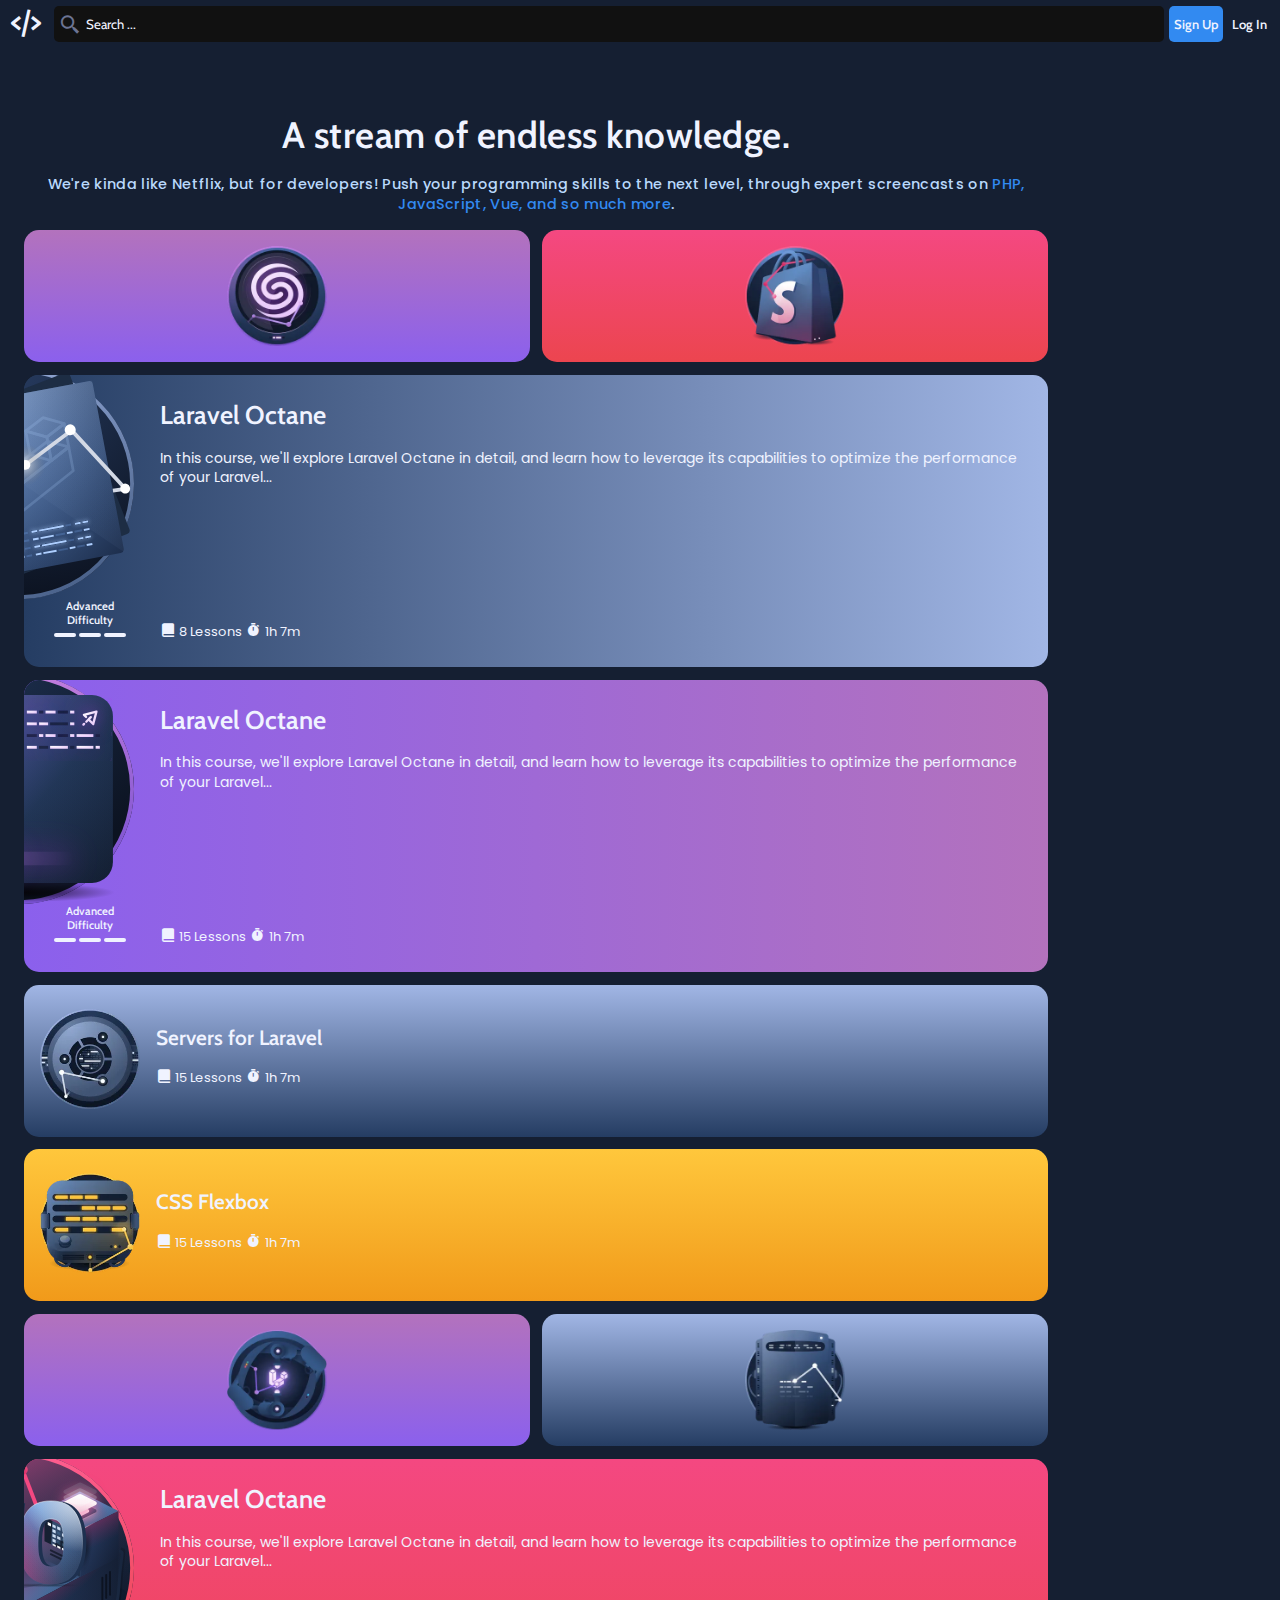
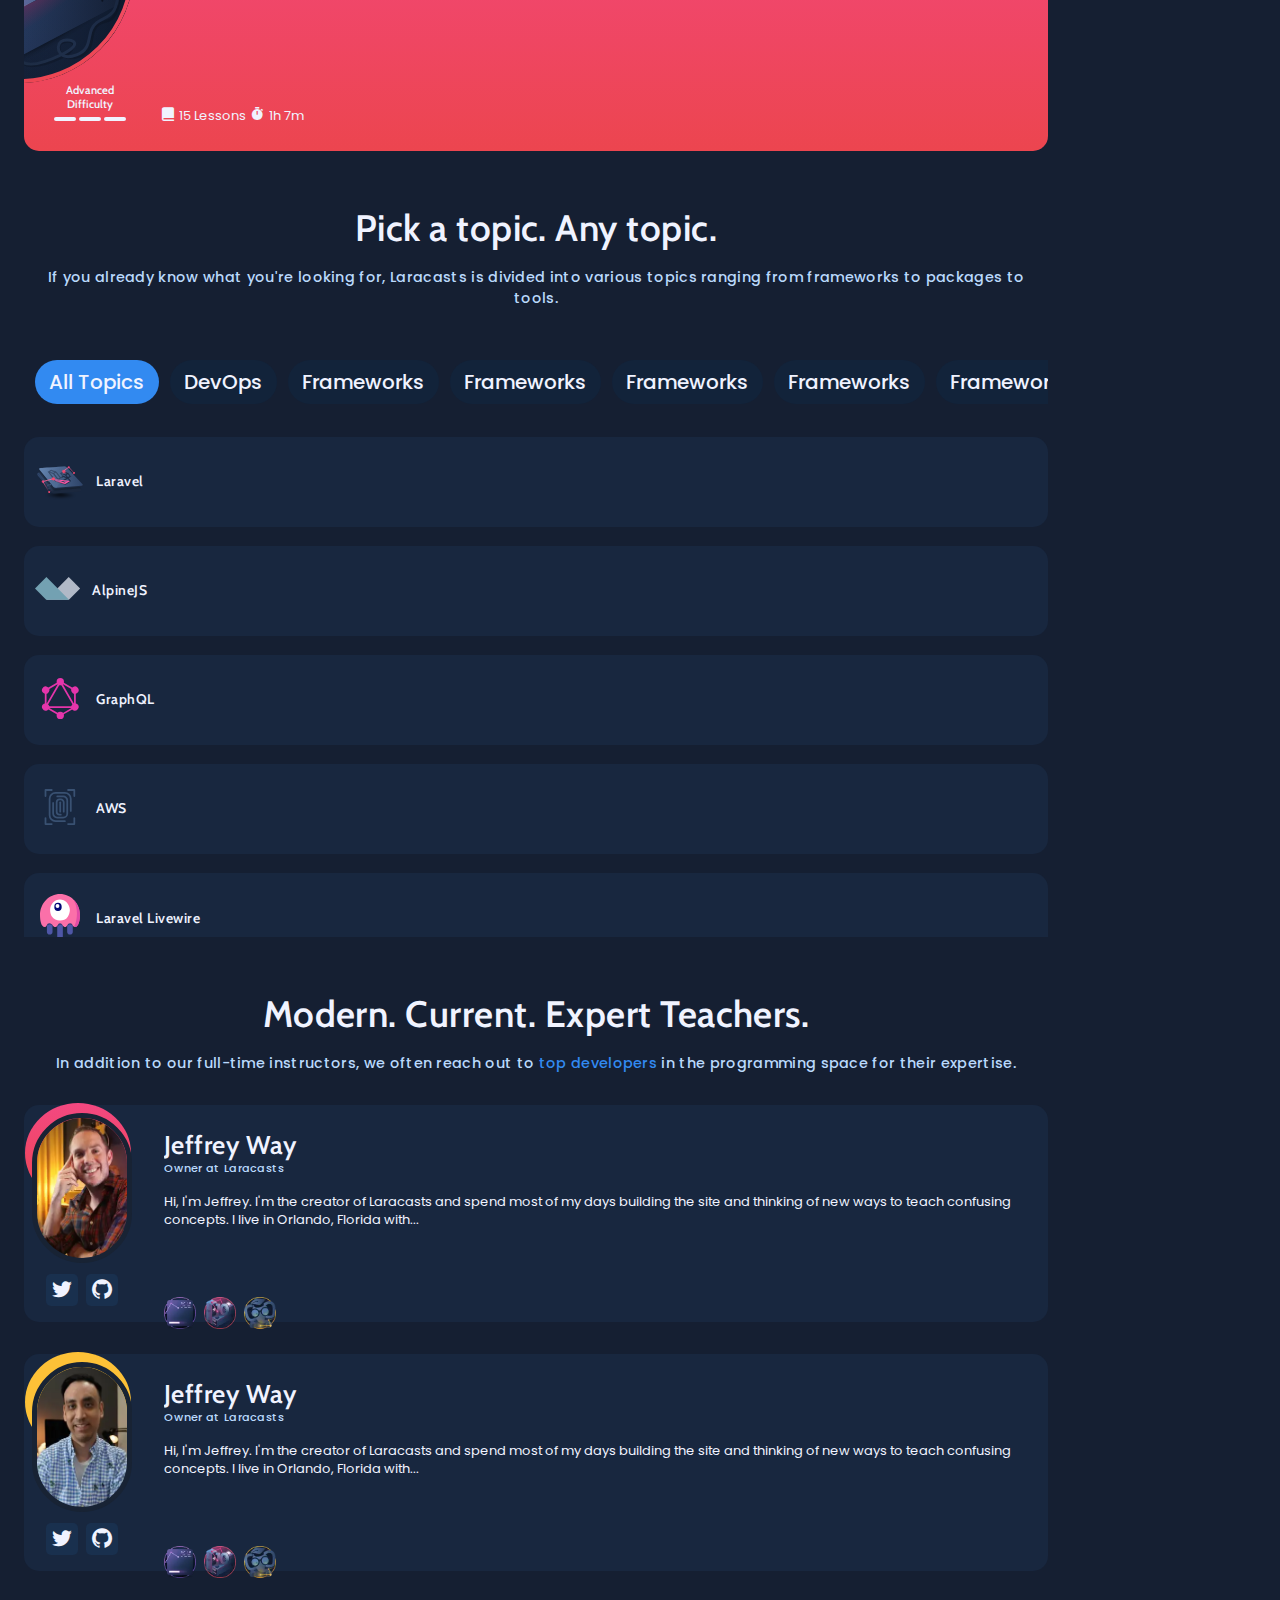
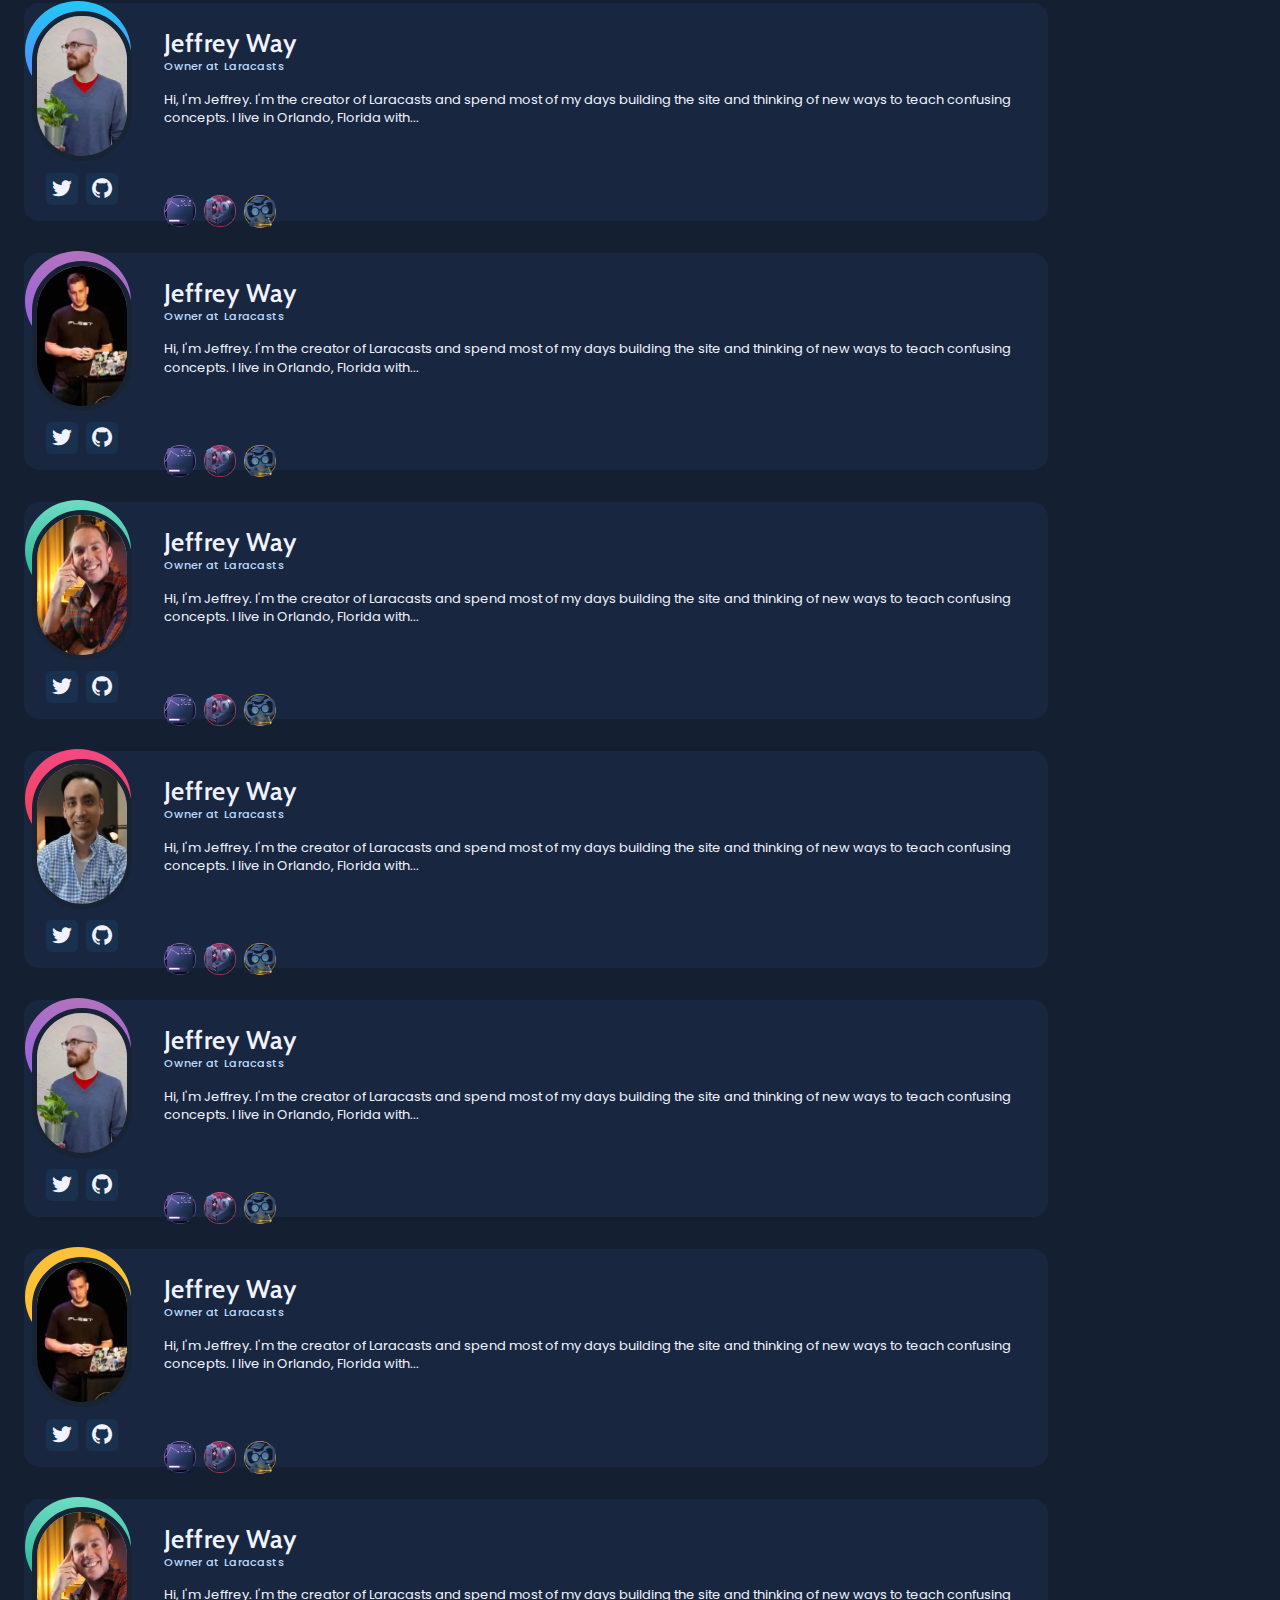
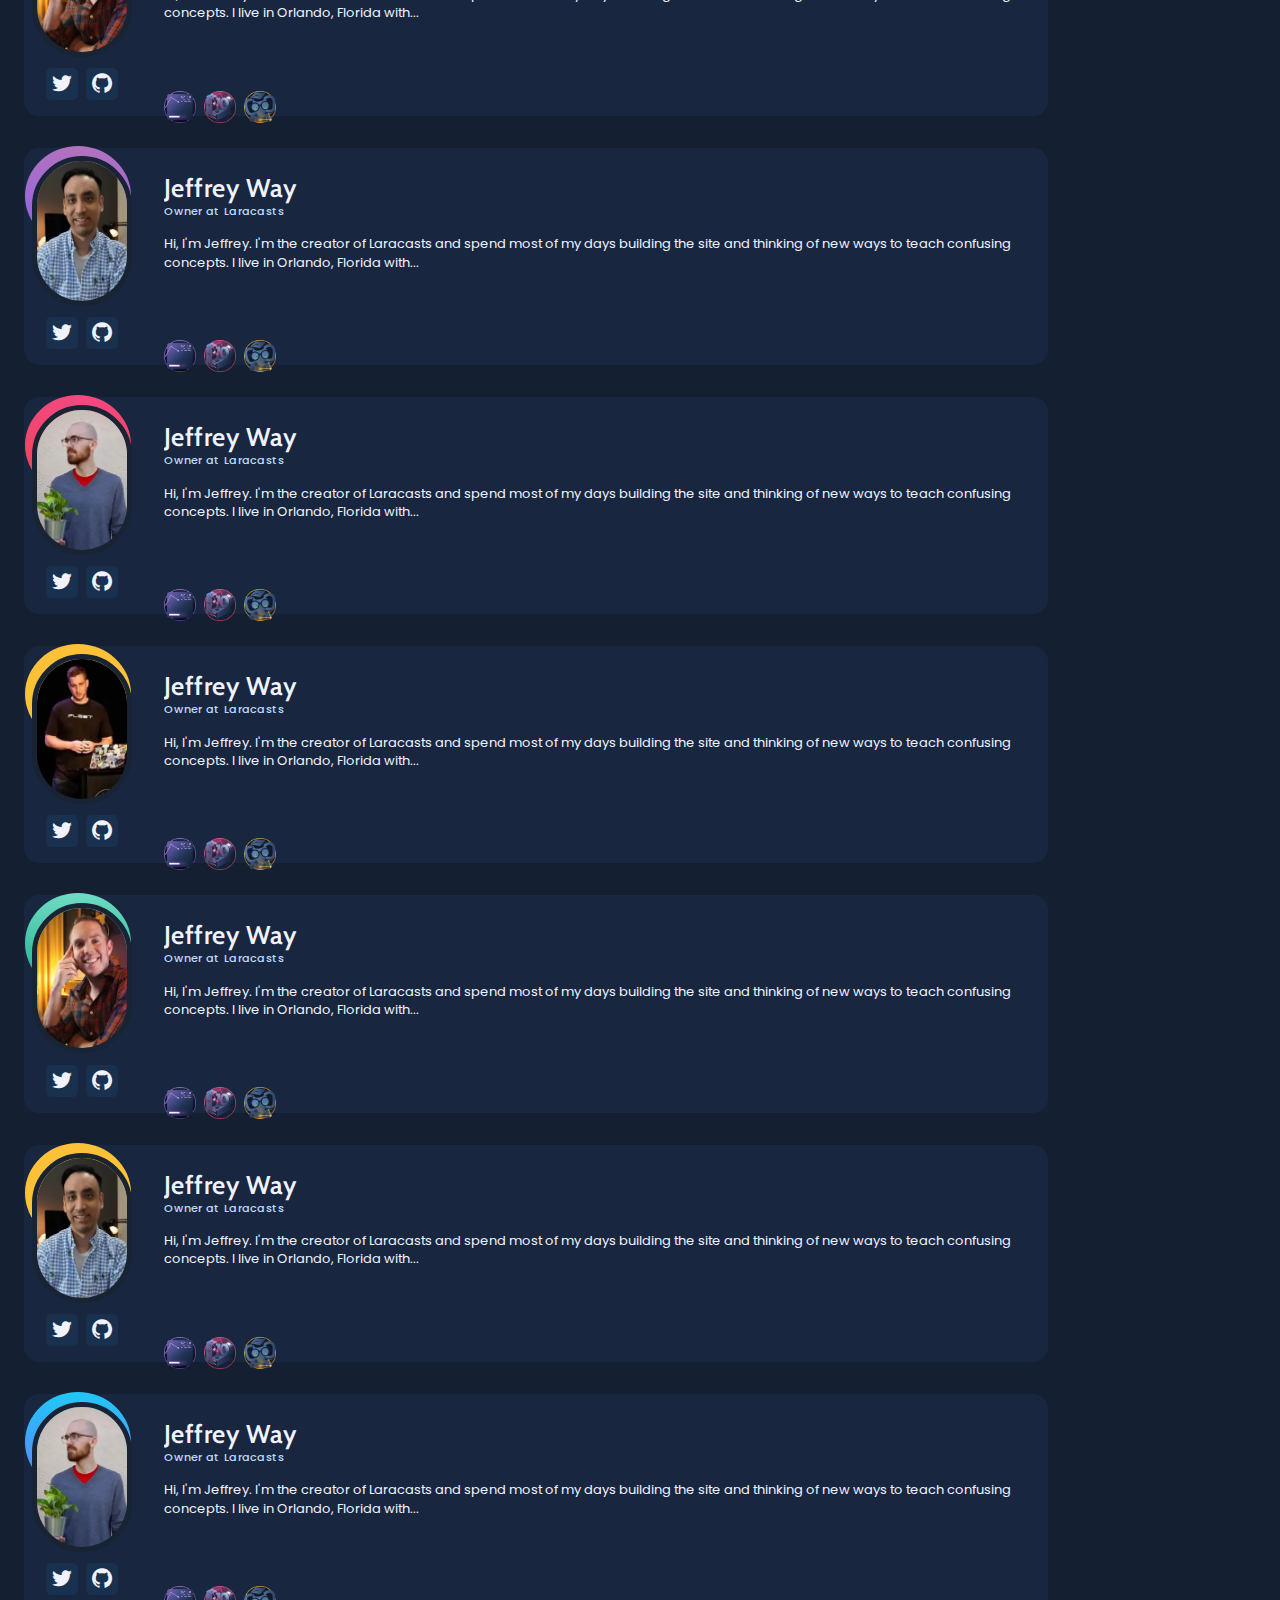
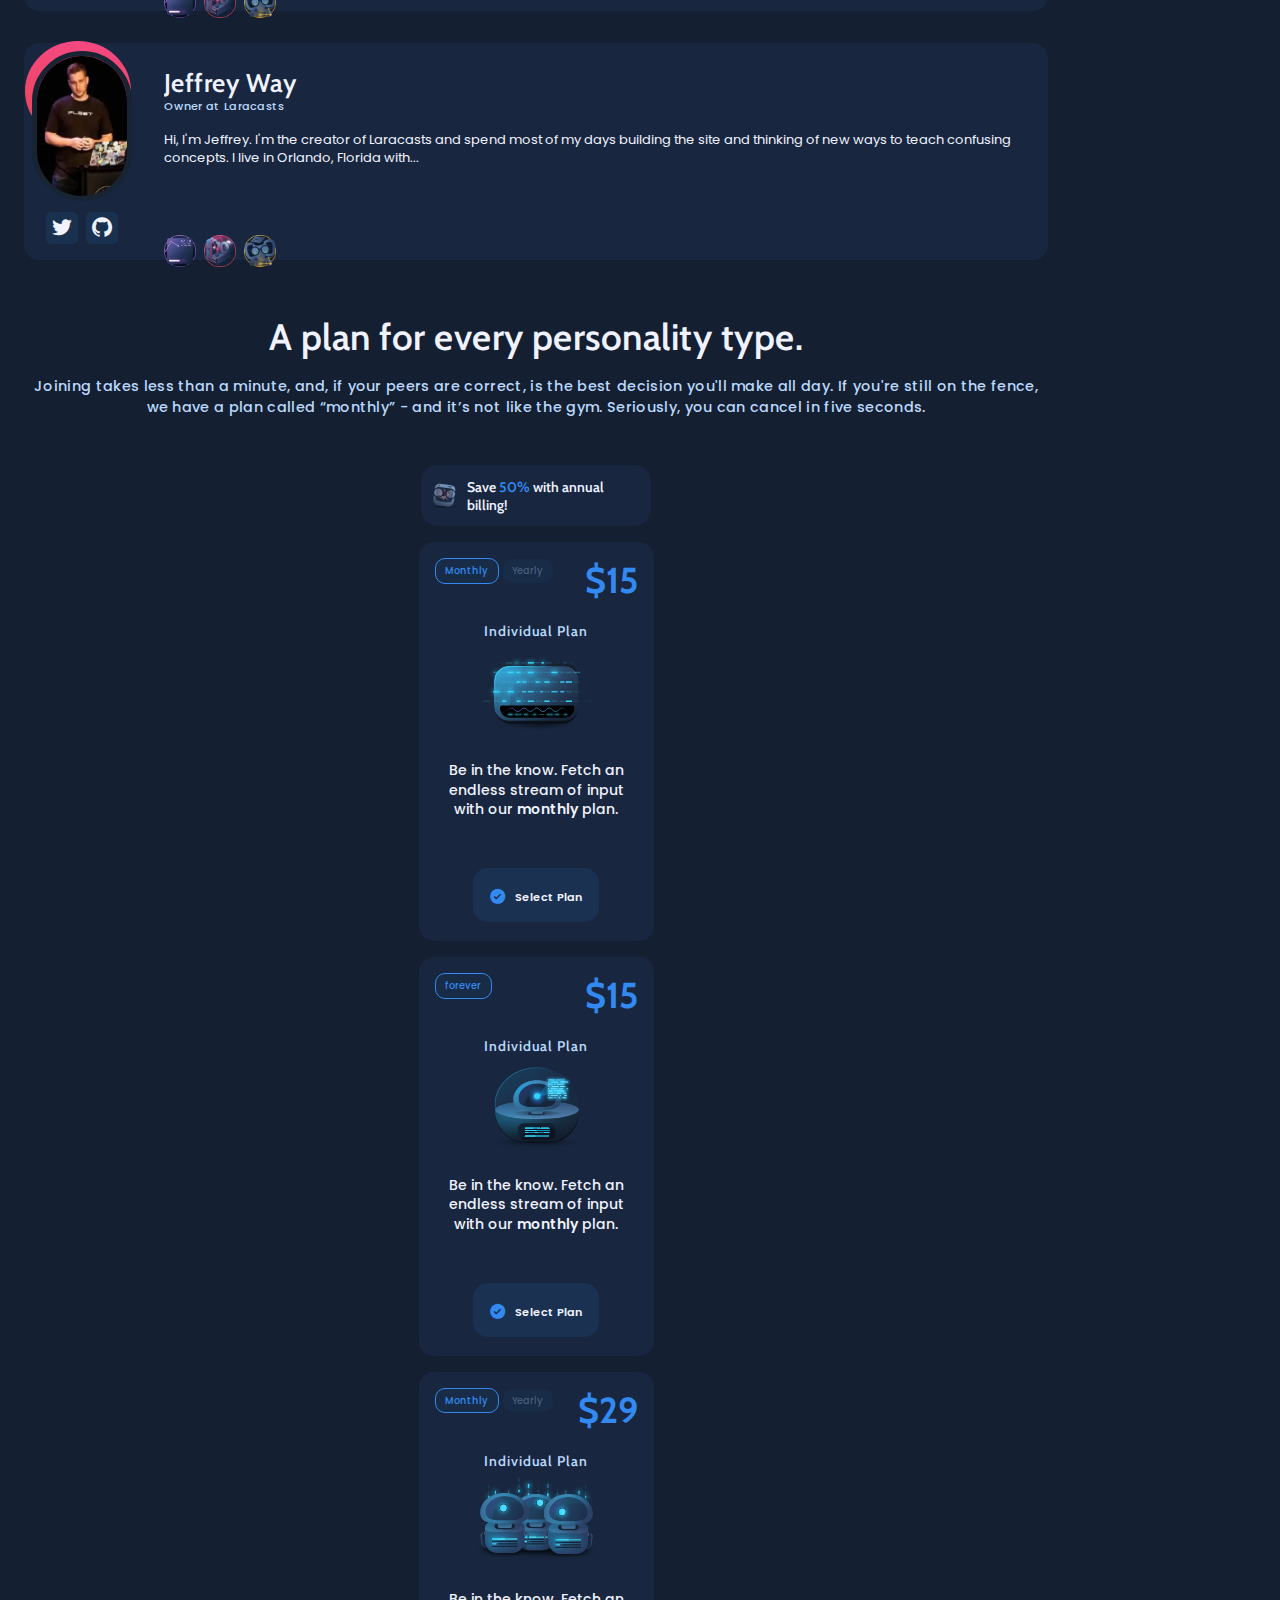
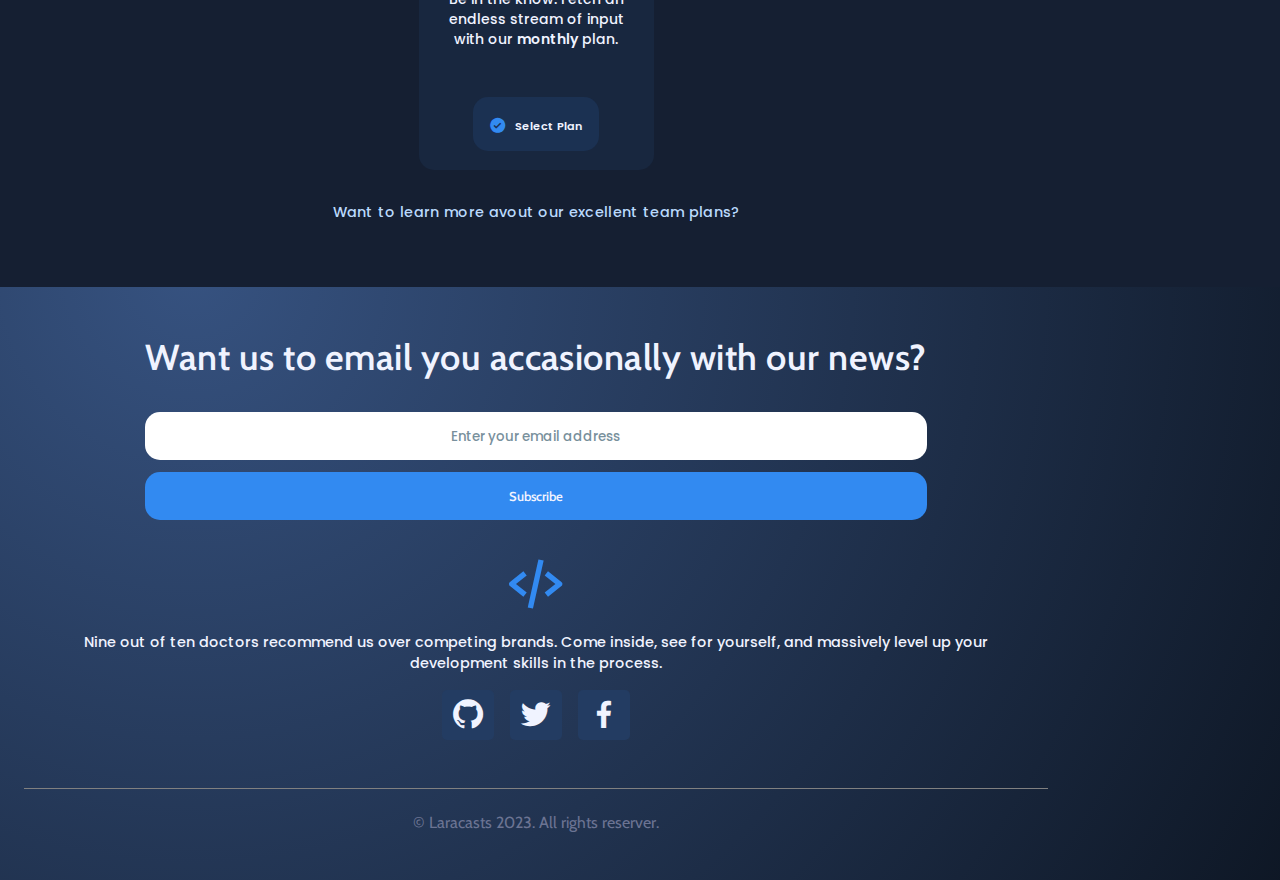
==== commit 18561b0b: "add the copy right to the footer and fix font-size of the about us desc" ====
--- a/index.html
+++ b/index.html
@@ -1429,6 +1429,11 @@
                         </a>
                     </div>
                 </div>
+
+
+                <div class="copy-right">
+                    &copy; Laracasts 2023. All rights reserver.
+                </div>
             </div>
         </footer>
 
--- a/assets/css/styles.css
+++ b/assets/css/styles.css
@@ -746,7 +746,7 @@
   color: var(--first-color-lighten);
   margin: 1rem;
   font-weight: var(--font-medium);
-  font-size: var(--normal-font-size);
+  font-size: .9rem;
 }
 .footer .social-link {
   display: flex;
@@ -766,6 +766,13 @@
   font-size: var(--h1-font-size);
 }
 
+.copy-right {
+  padding-top: 1.5rem;
+  border-top: 1px solid gray;
+  text-align: center;
+  width: 100%;
+}
+
 
 /*=============== SCROLL BAR ===============*/
 
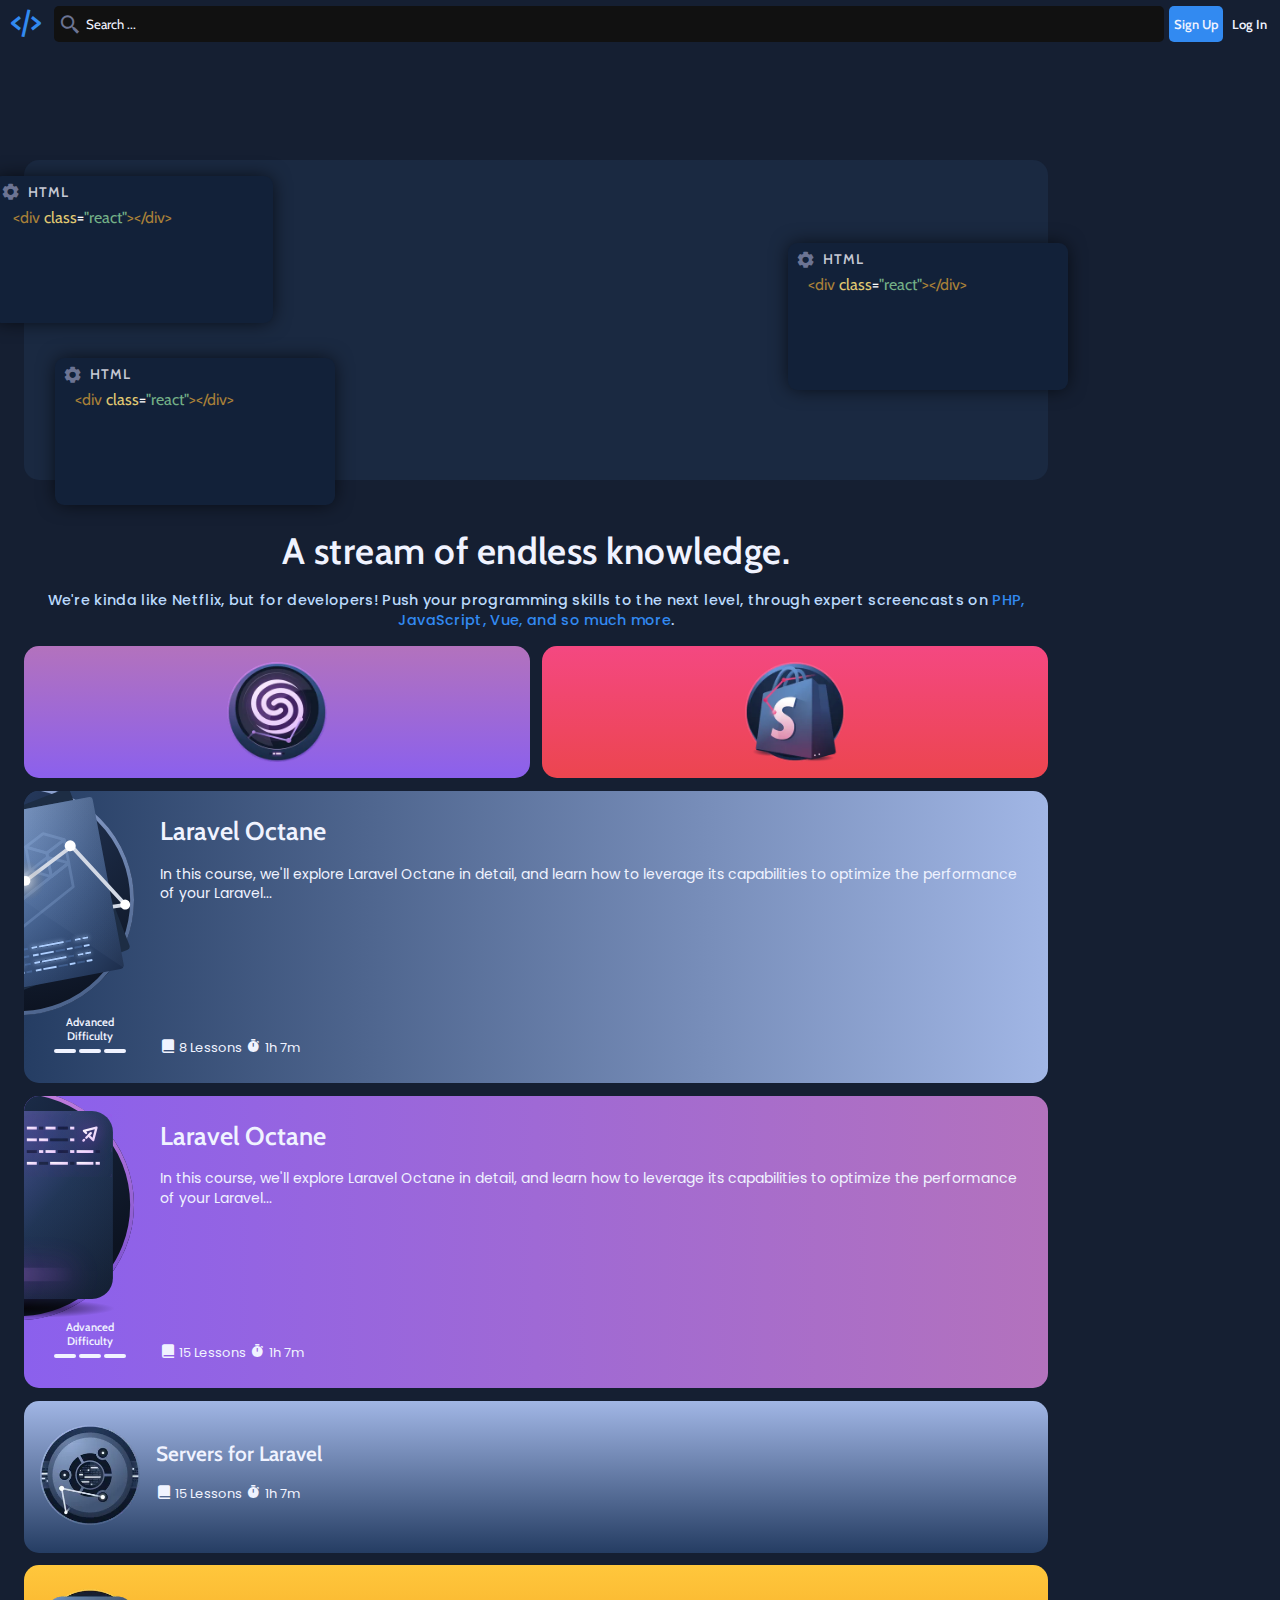
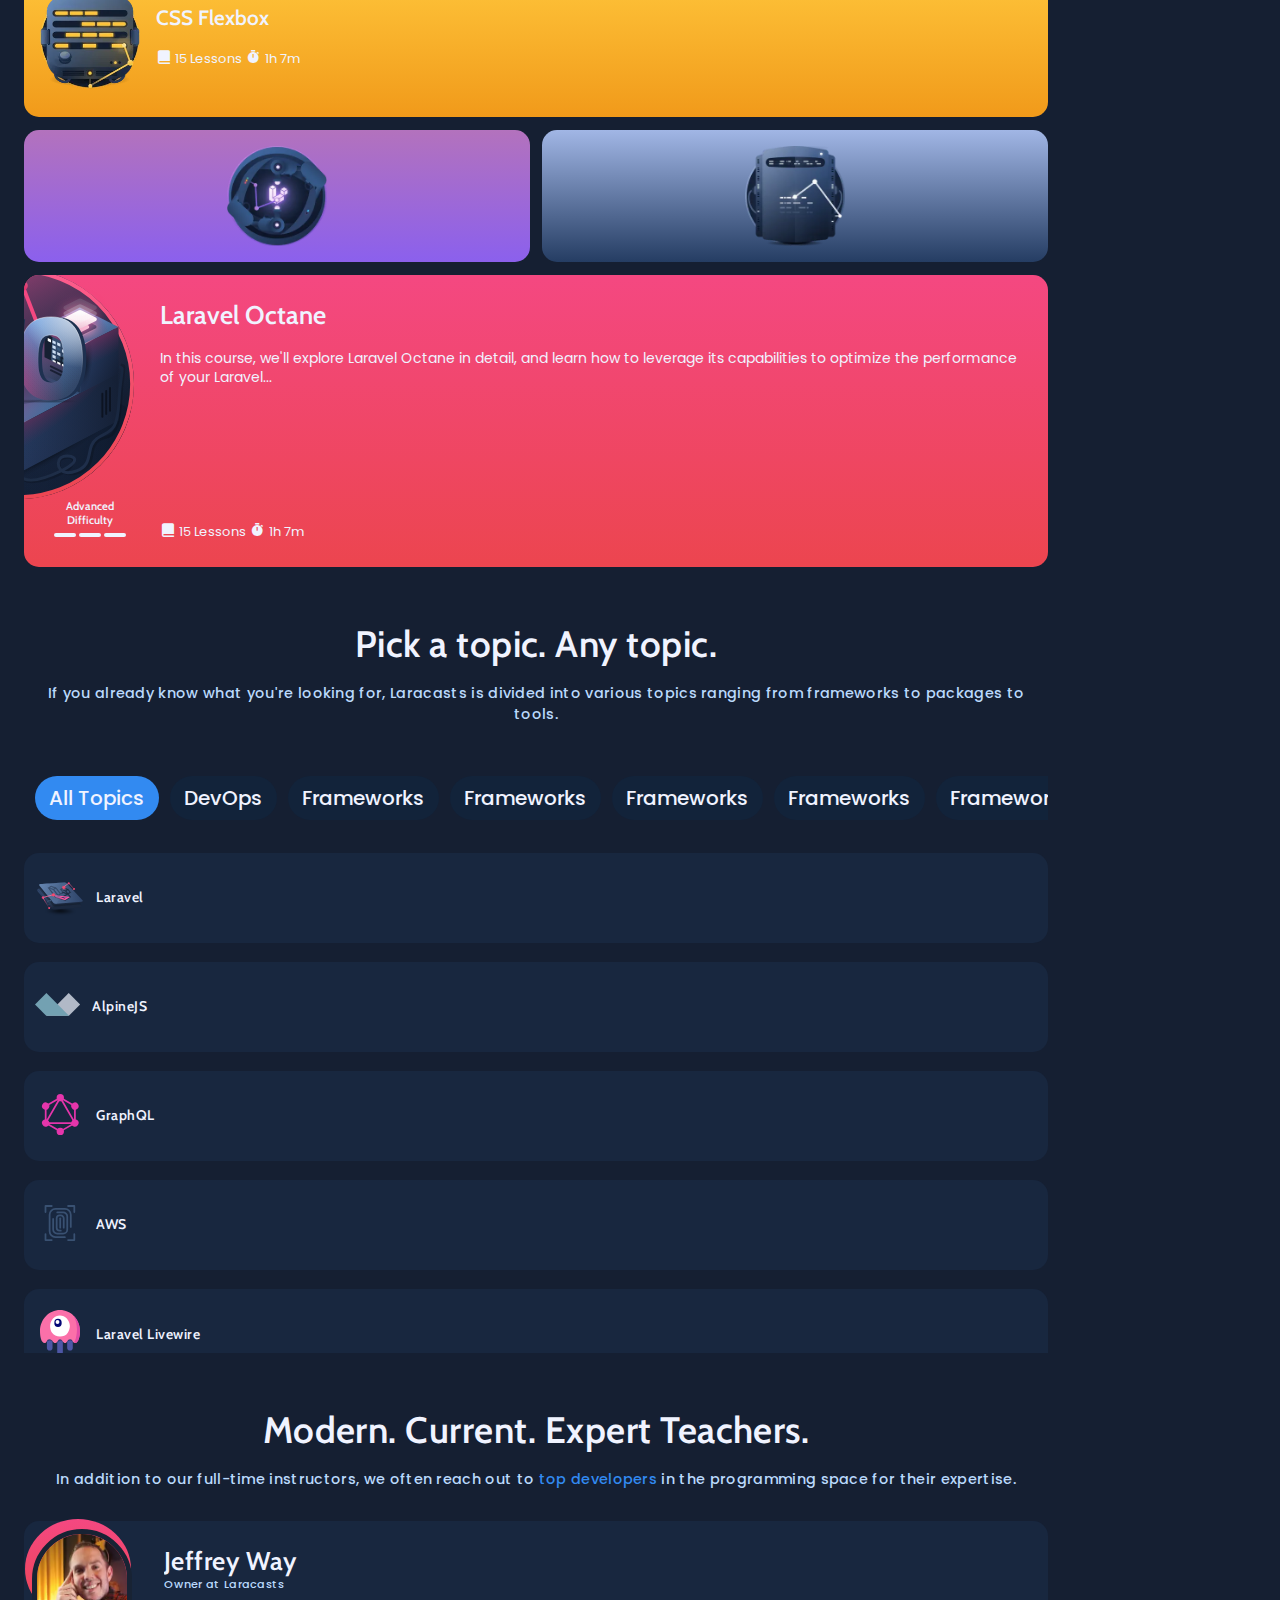
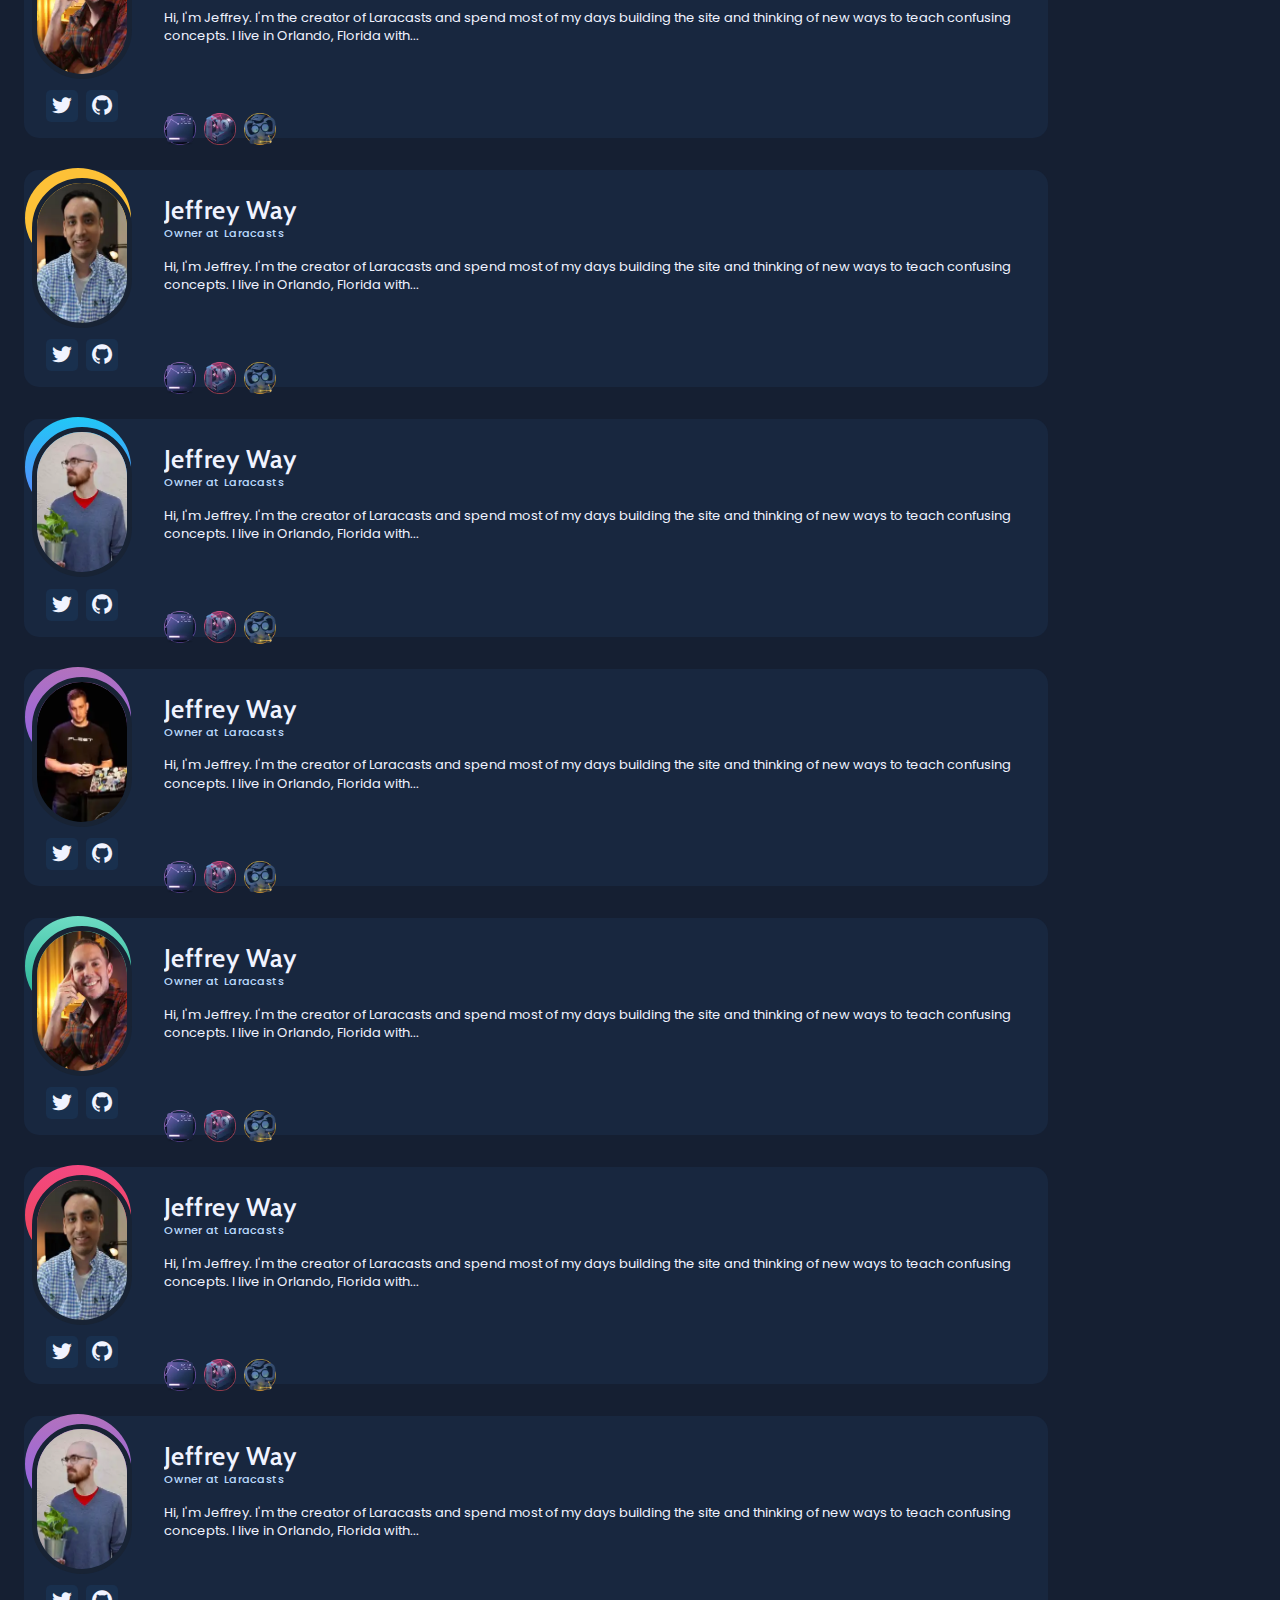
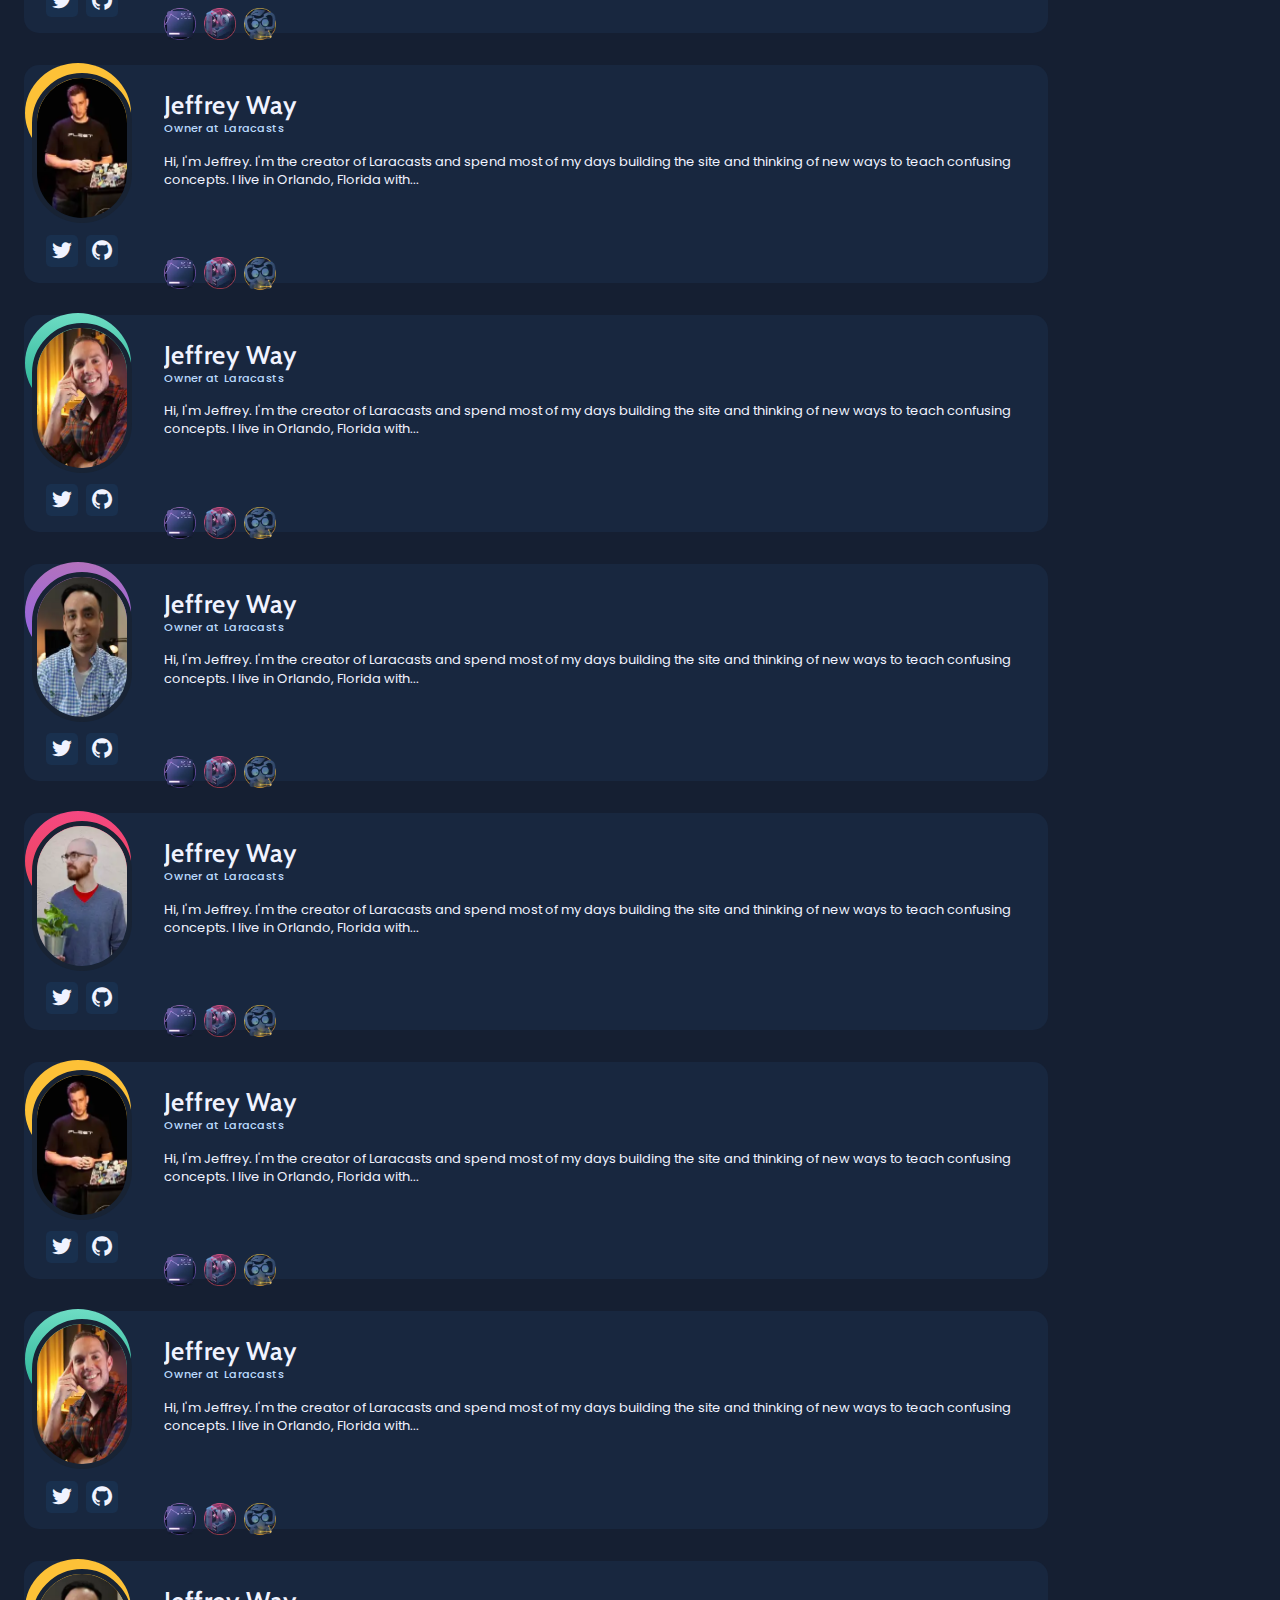
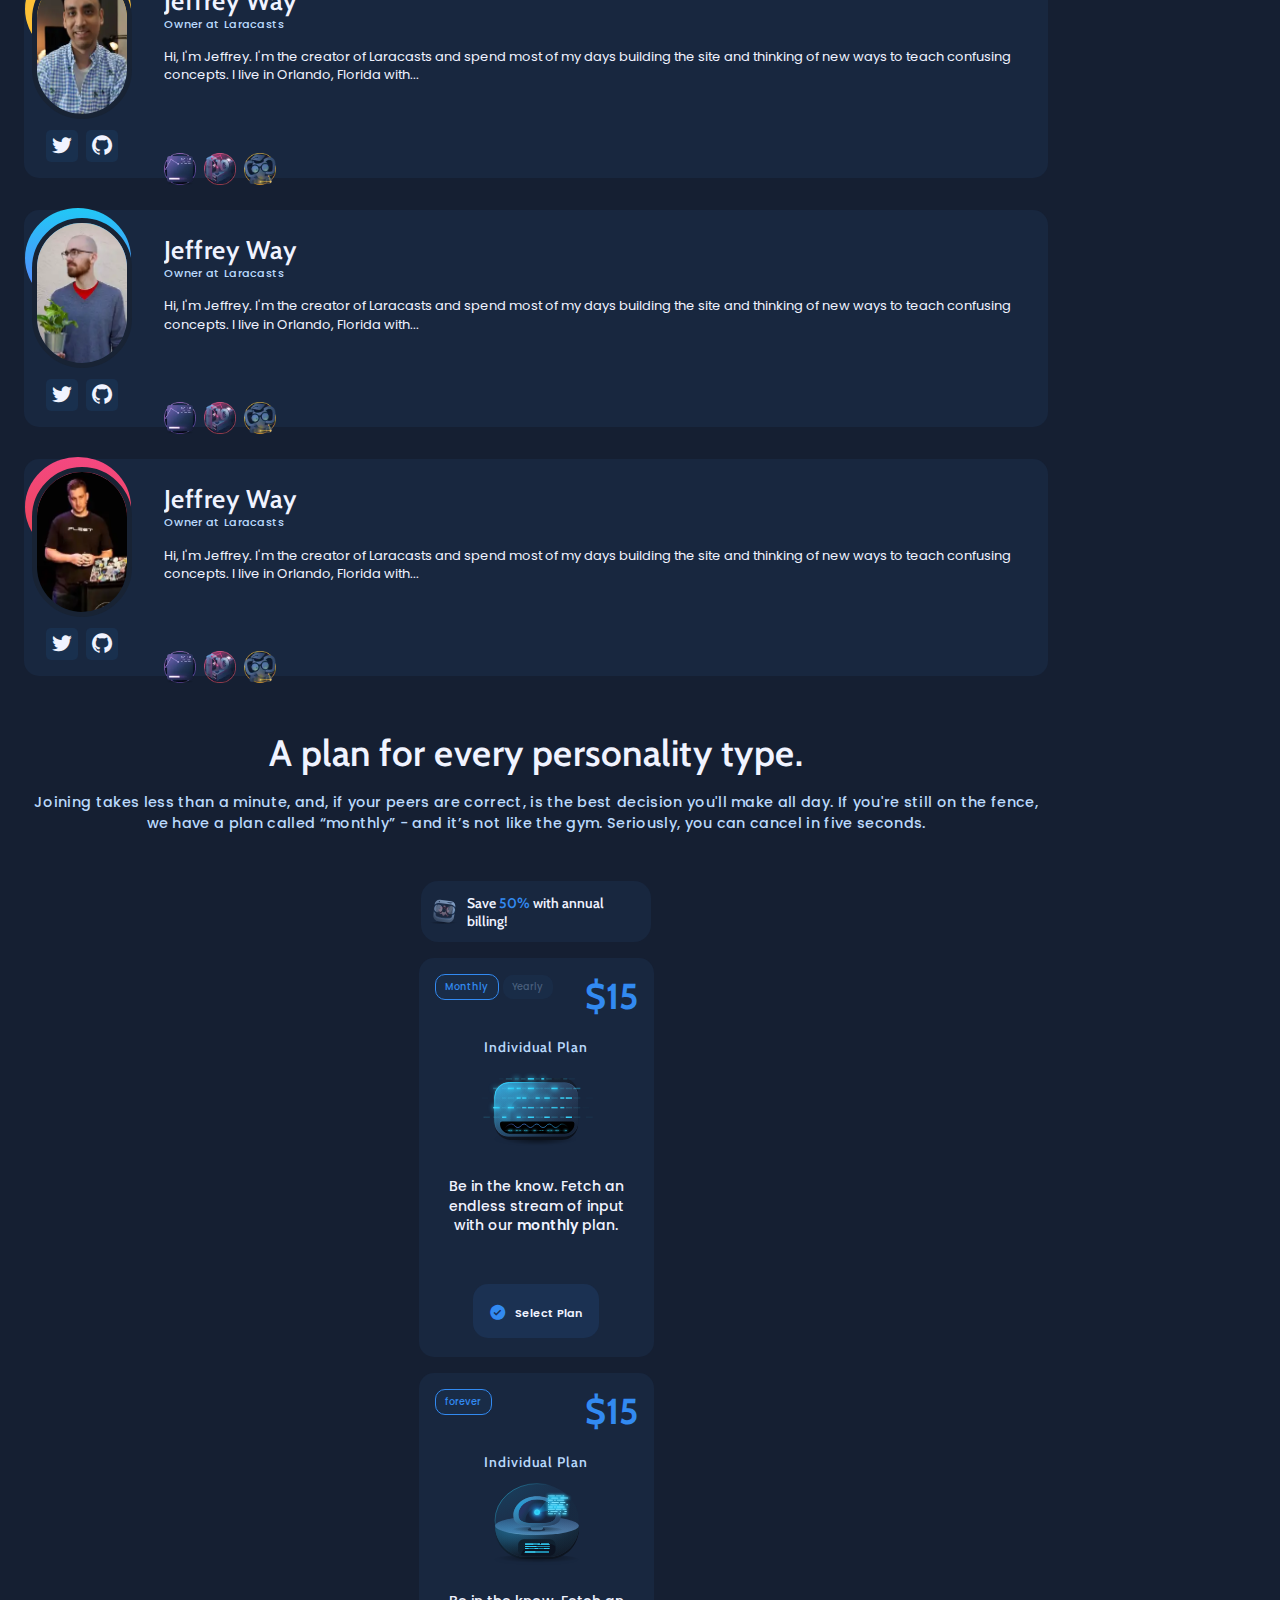
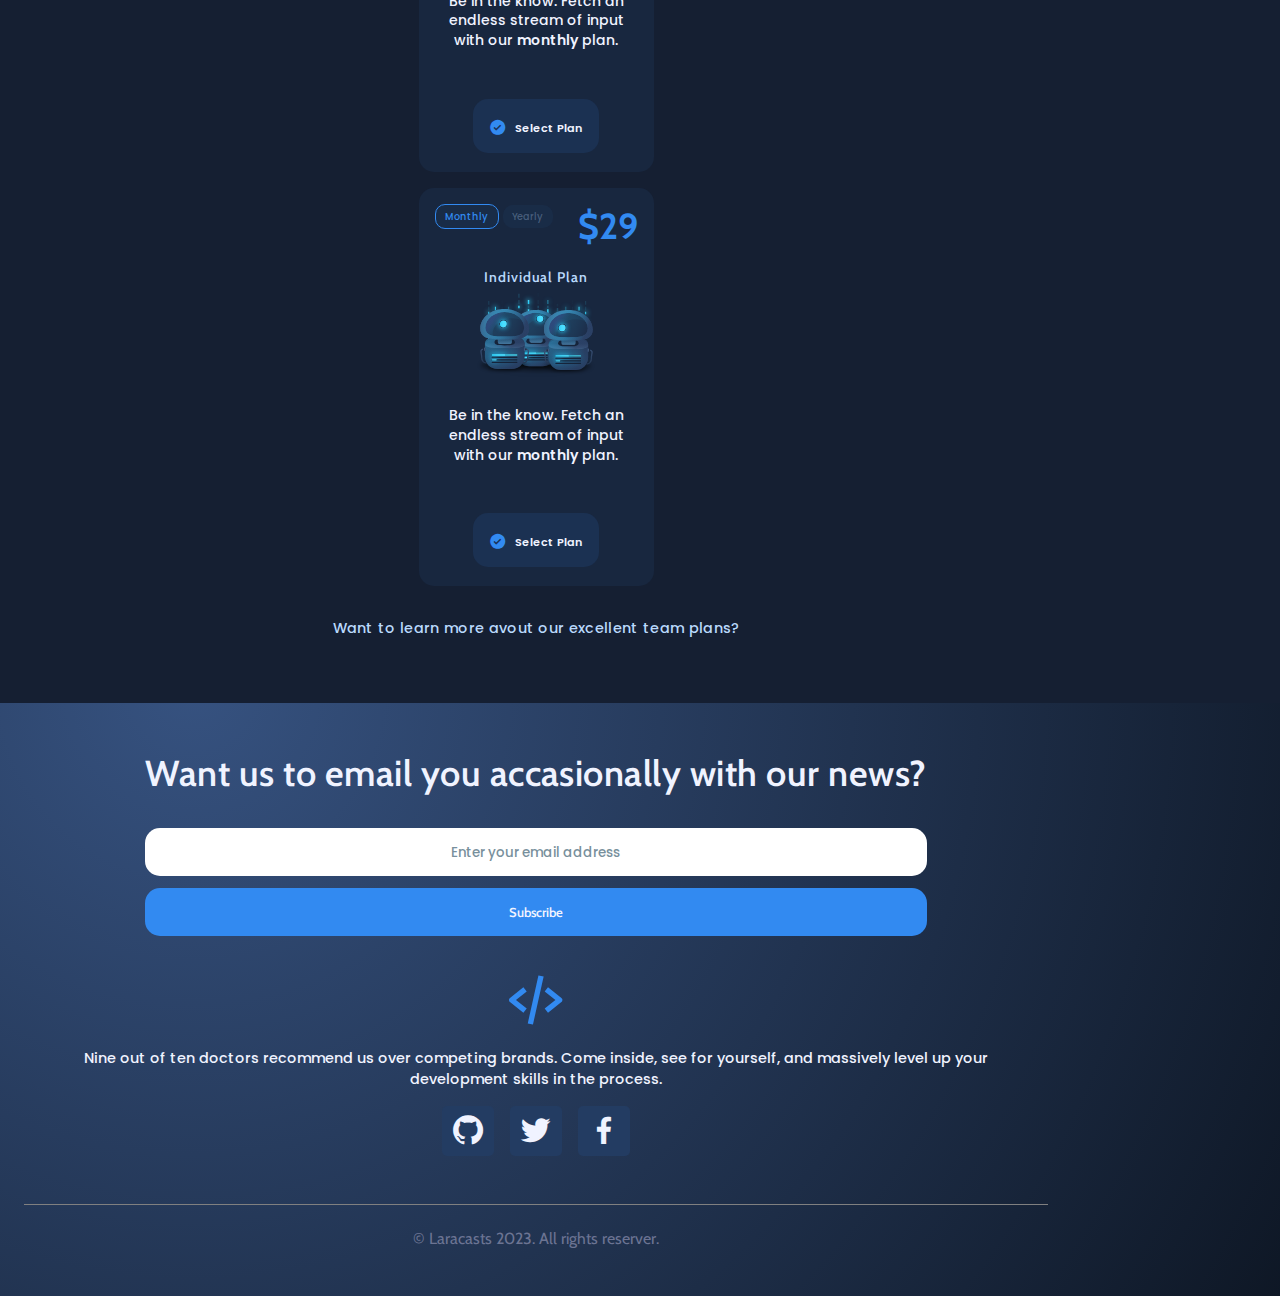
==== commit e4a1df07: "adding the home section" ====
--- a/index.html
+++ b/index.html
@@ -39,7 +39,57 @@
         <main class="main">
             <!--==================== HOME ====================-->
             <section class="home section" id="home">
-
+                <div class="home__container container">
+                    <div class="home__editor">
+                        <div class="editor-code">
+                            <div class="editor-nav">
+                                <i class='bx bxs-cog'></i>
+                                <h3 class="editor-title">
+                                    html
+                                </h3>
+                            </div>
+                            <div class="editor-content">
+                                <span class="yellowith-orange"> &lt;div </span>
+                                <span class="yellow">class</span>
+                                <span class="white">=</span>
+                                <span class="tealish-green">"react"</span>
+                                <span class="yellowith-orange">&gt;&lt;/div&gt;</span>
+                            </div>
+                        </div>
+                        <div class="editor-code">
+                            <div class="editor-nav">
+                                <i class='bx bxs-cog'></i>
+                                <h3 class="editor-title">
+                                    html
+                                </h3>
+                            </div>
+                            <div class="editor-content">
+                                <span class="yellowith-orange"> &lt;div </span>
+                                <span class="yellow">class</span>
+                                <span class="white">=</span>
+                                <span class="tealish-green">"react"</span>
+                                <span class="yellowith-orange">&gt;&lt;/div&gt;</span>
+                            </div>
+                        </div>
+
+                        <div class="editor-code">
+                            <div class="editor-nav">
+                                <i class='bx bxs-cog'></i>
+                                <h3 class="editor-title">
+                                    html
+                                </h3>
+                            </div>
+                            <div class="editor-content">
+                                <span class="yellowith-orange"> &lt;div </span>
+                                <span class="yellow">class</span>
+                                <span class="white">=</span>
+                                <span class="tealish-green">"react"</span>
+                                <span class="yellowith-orange">&gt;&lt;/div&gt;</span>
+                            </div>
+                        </div>
+
+                    </div>
+                </div>
             </section>
 
             <!--==================== TOP ====================-->
@@ -1414,7 +1464,7 @@
                         <i class="bx bx-code-alt"></i>
                     </a>
                     <p class="about-us-desc">
-                        Nine out of ten doctors recommend us over competing brands. Come inside, see for yourself, and massively level up your development skills in the process. 
+                        Nine out of ten doctors recommend us over competing brands. Come inside, see for yourself, and massively level up your development skills in the process.
                     </p>
                     <div class="social-link">
                         <a class="" href="">
--- a/assets/css/styles.css
+++ b/assets/css/styles.css
@@ -198,7 +198,7 @@
 }
 .header__logo i {
   font-size: var(--h1-font-size);
-  color: var(--first-color-lighten);
+  color: var(--first-color);
 }
 .nav {
   display: flex;
@@ -249,7 +249,88 @@
 
 
 /*=============== HOME ===============*/
-
+.home {
+  margin: 3rem 0;
+}
+.home__editor {
+  width: 100%;
+  min-width: 380px;
+  height: 320px;
+  border-radius: 15px;
+  background-color: #1A2941;
+  position: relative;
+}
+.home__editor .editor-code {
+  width: 280px;
+  height: 147px;
+  border-radius: 9px;
+  background-color: #122139;
+  position: absolute;
+  box-shadow: 0px 0px 19px -2px rgba(0,0,0,0.75);
+}
+.home__editor .editor-code:nth-child(1) {
+  top: 5%;
+  left: -3%;
+}
+
+.home__editor .editor-code:nth-child(2) {
+  top: 26%;
+  right: -2%;
+}
+.home__editor .editor-code:nth-child(3) {
+  top: 62%;
+  left: 3%;
+}
+.home__editor .editor-code {
+  display: flex;
+  flex-direction: column;
+}
+
+.home__editor .editor-nav {
+  height: 32px;
+  padding: .5rem;
+  display: flex;
+  justify-content: start;
+  align-items: center;
+  gap: .5rem
+}
+.home__editor .editor-title {
+  color: #c5c8d4;
+  text-transform: uppercase;
+  font-size: var(--small-font-size);
+font-weight: var(--font-semi-bold);
+letter-spacing: 0.06rem; 
+}
+.home__editor .editor-nav i {
+  font-size: 1.2rem;
+}
+.home__editor .editor-content {
+  padding: 0 1rem;
+  display: flex;
+  flex-flow: row wrap;
+  white-space: pre;
+}
+.white {
+  color: white;
+}
+.yellowith-orange {
+  color: #a88038;
+}
+.yellow {
+  color: #e1ca72;
+}
+.tealish-green {
+  color: #74b087;
+}
+.reddish-magenta {
+  color: #9f8198;
+}
+.orange {
+  color: #de7300;
+}
+.cyan-blue {
+  color: #7a99ad;
+}
 
 /*=============== TOP ===============*/
 
@@ -528,6 +609,10 @@
   padding: 4px;
   border-radius: 5px;
 }
+
+.teachers__card:hover .card-social-link i {
+  background-color: rgba(50,138,241,.15);
+}
 .teachers__card .card-content {
   display: flex;
   flex-direction: column;
@@ -698,7 +783,7 @@
 /*=============== FOOTER ===============*/
 .footer {
   background-image: radial-gradient(circle at 15% -3%,#365280,#080e17 116%);
-padding: 3rem 0;
+  padding: 3rem 0;
 }
 .footer__container {
   display: flex;
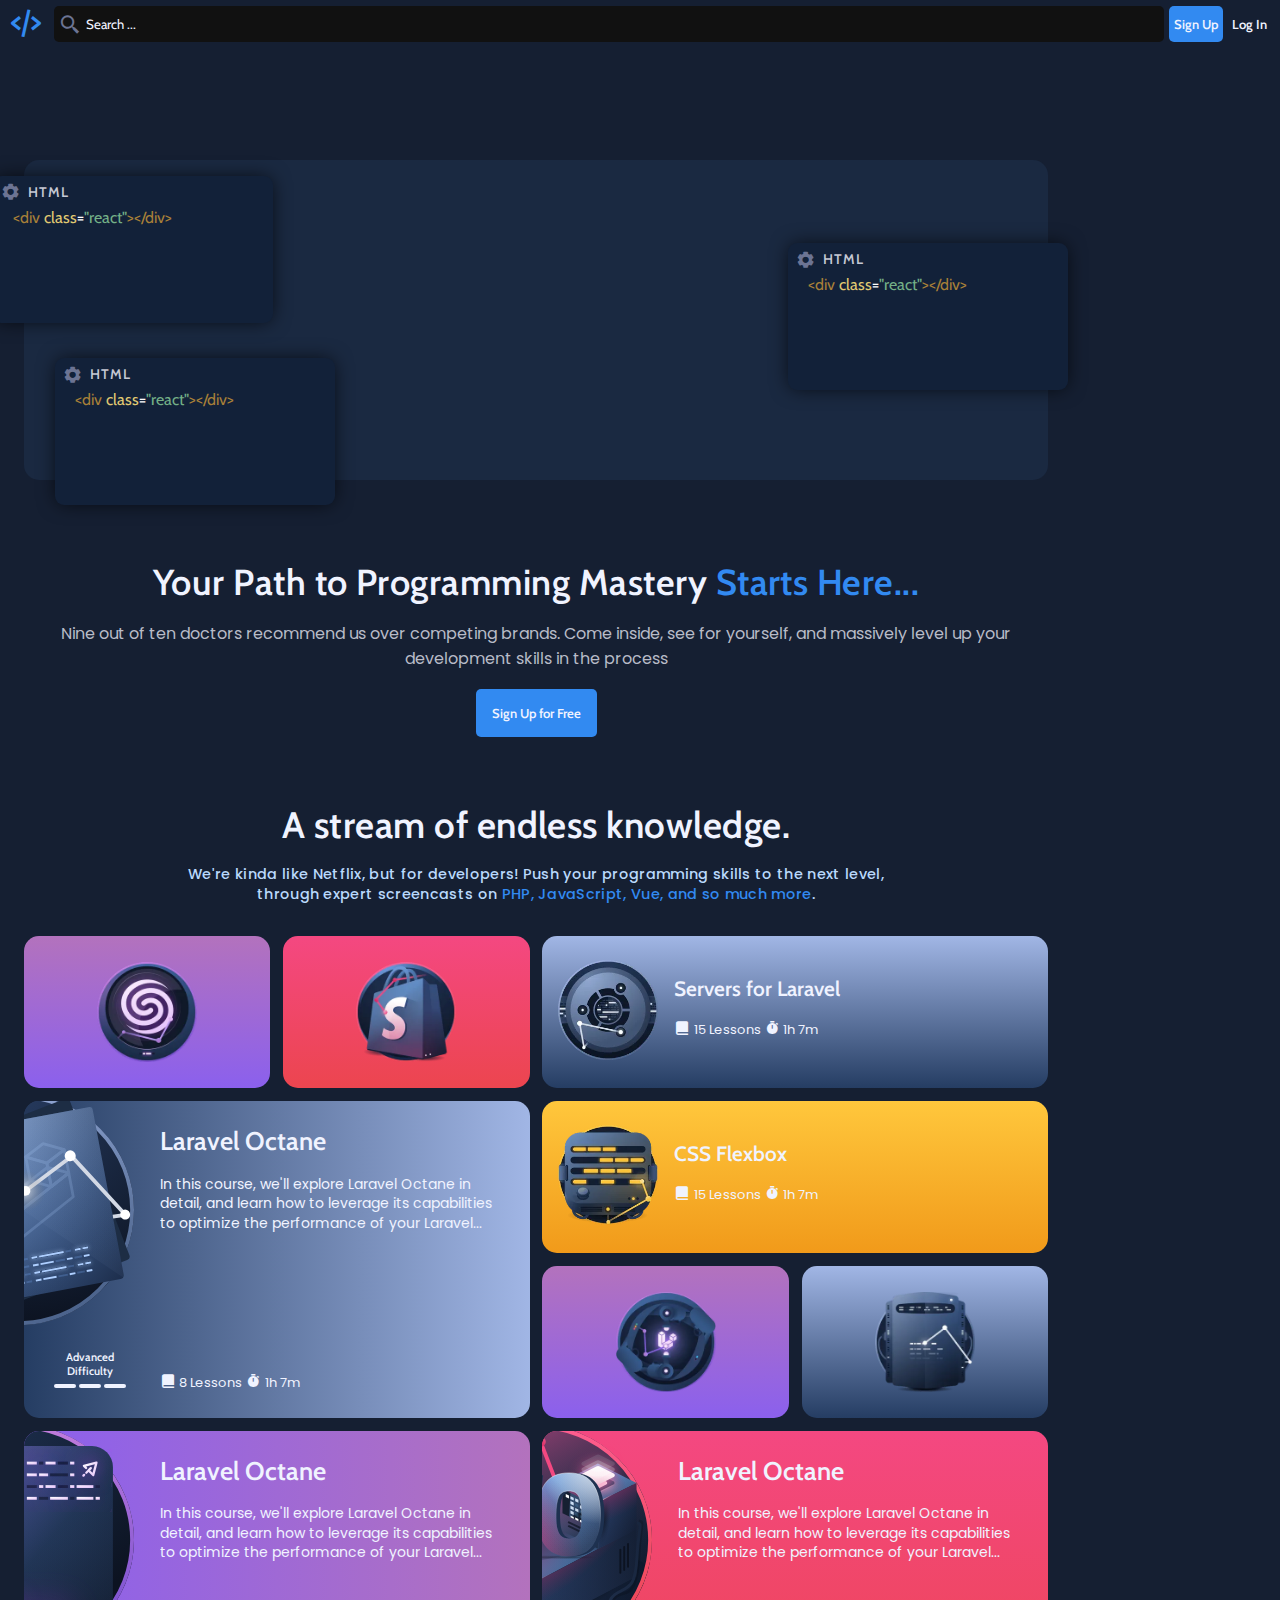
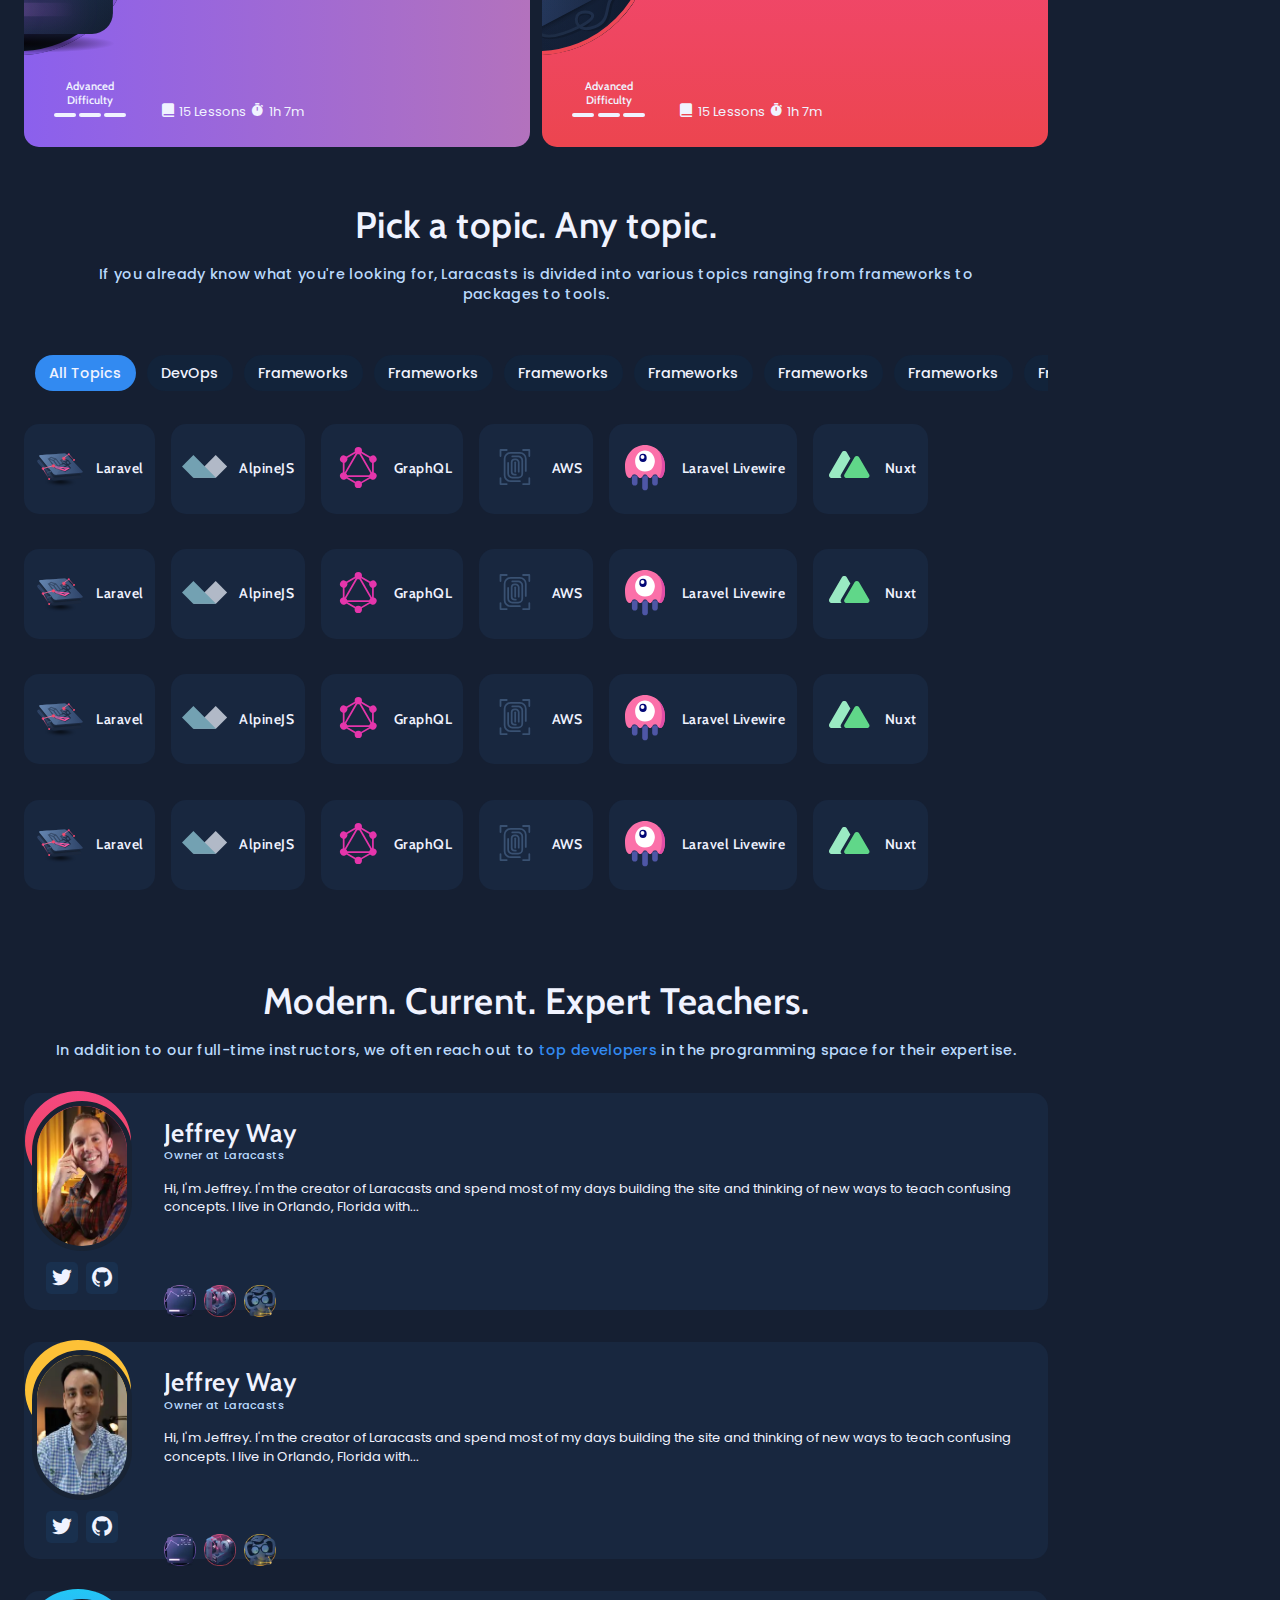
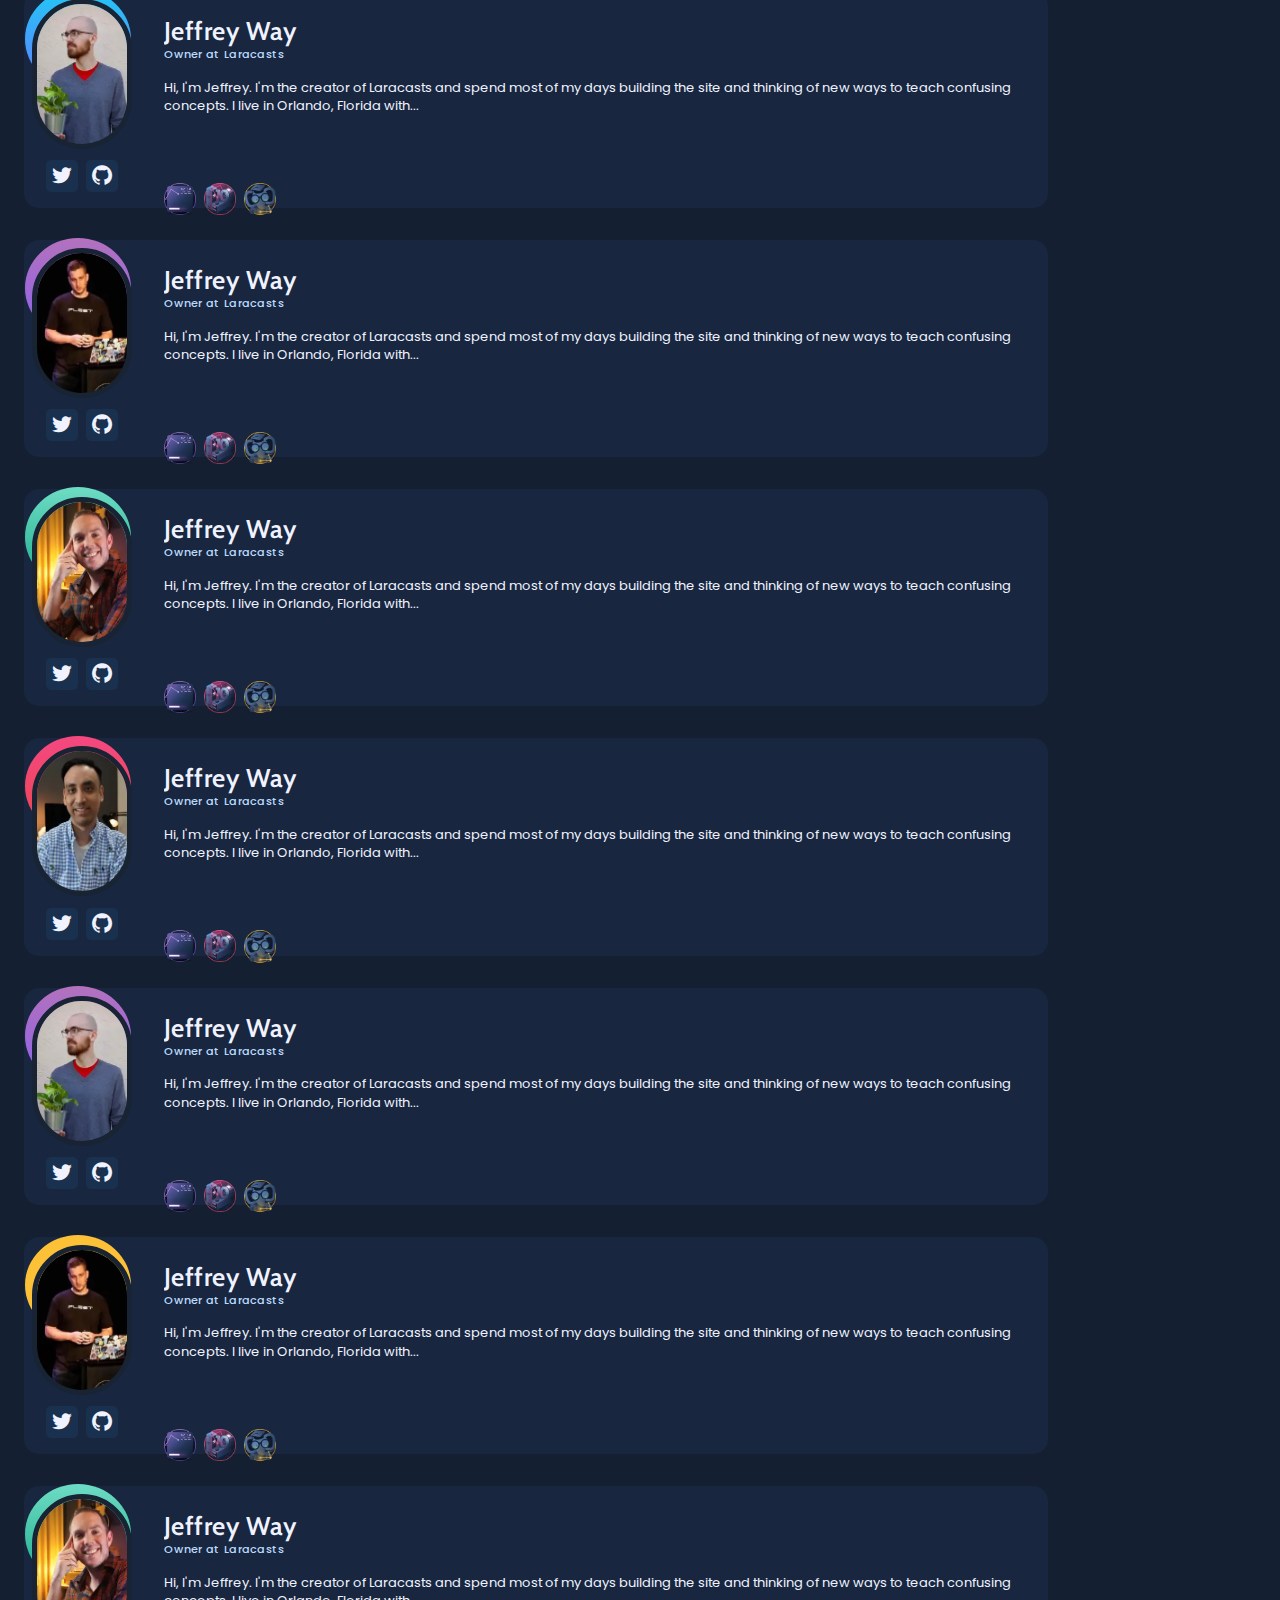
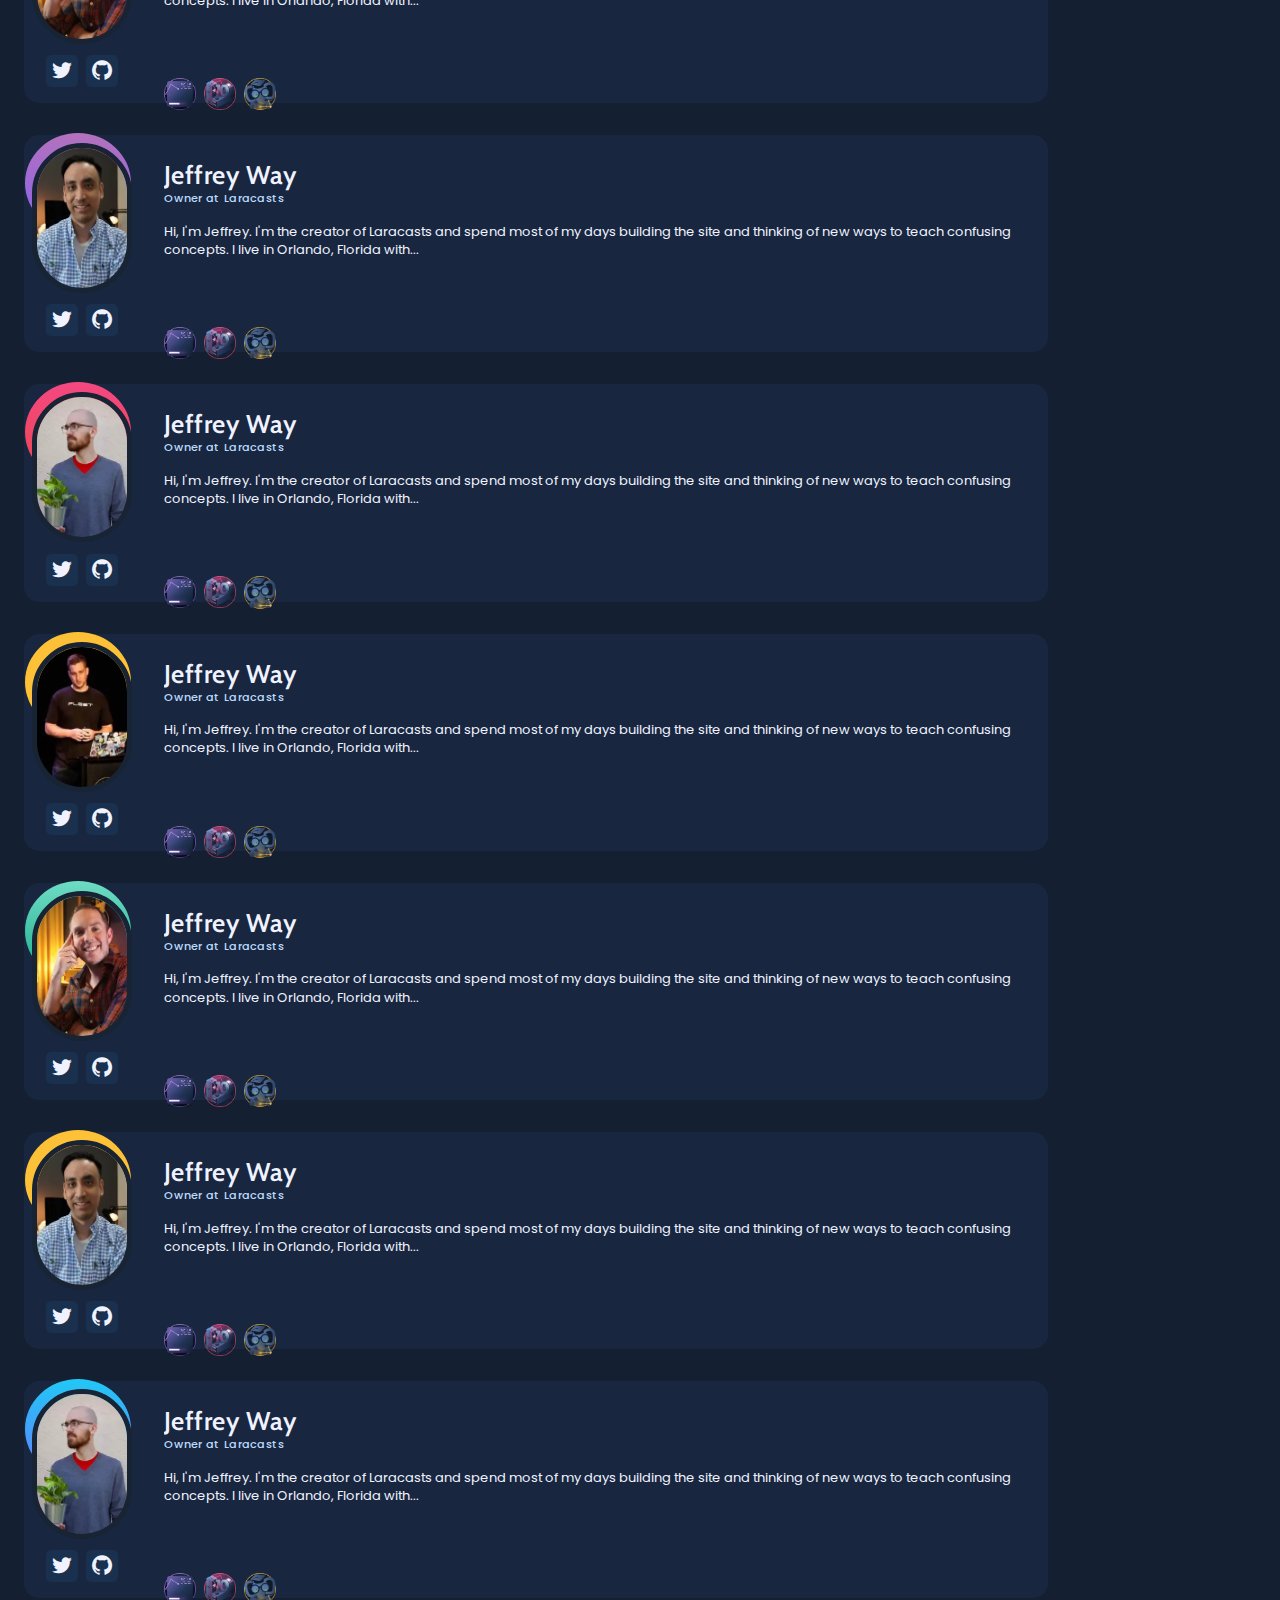
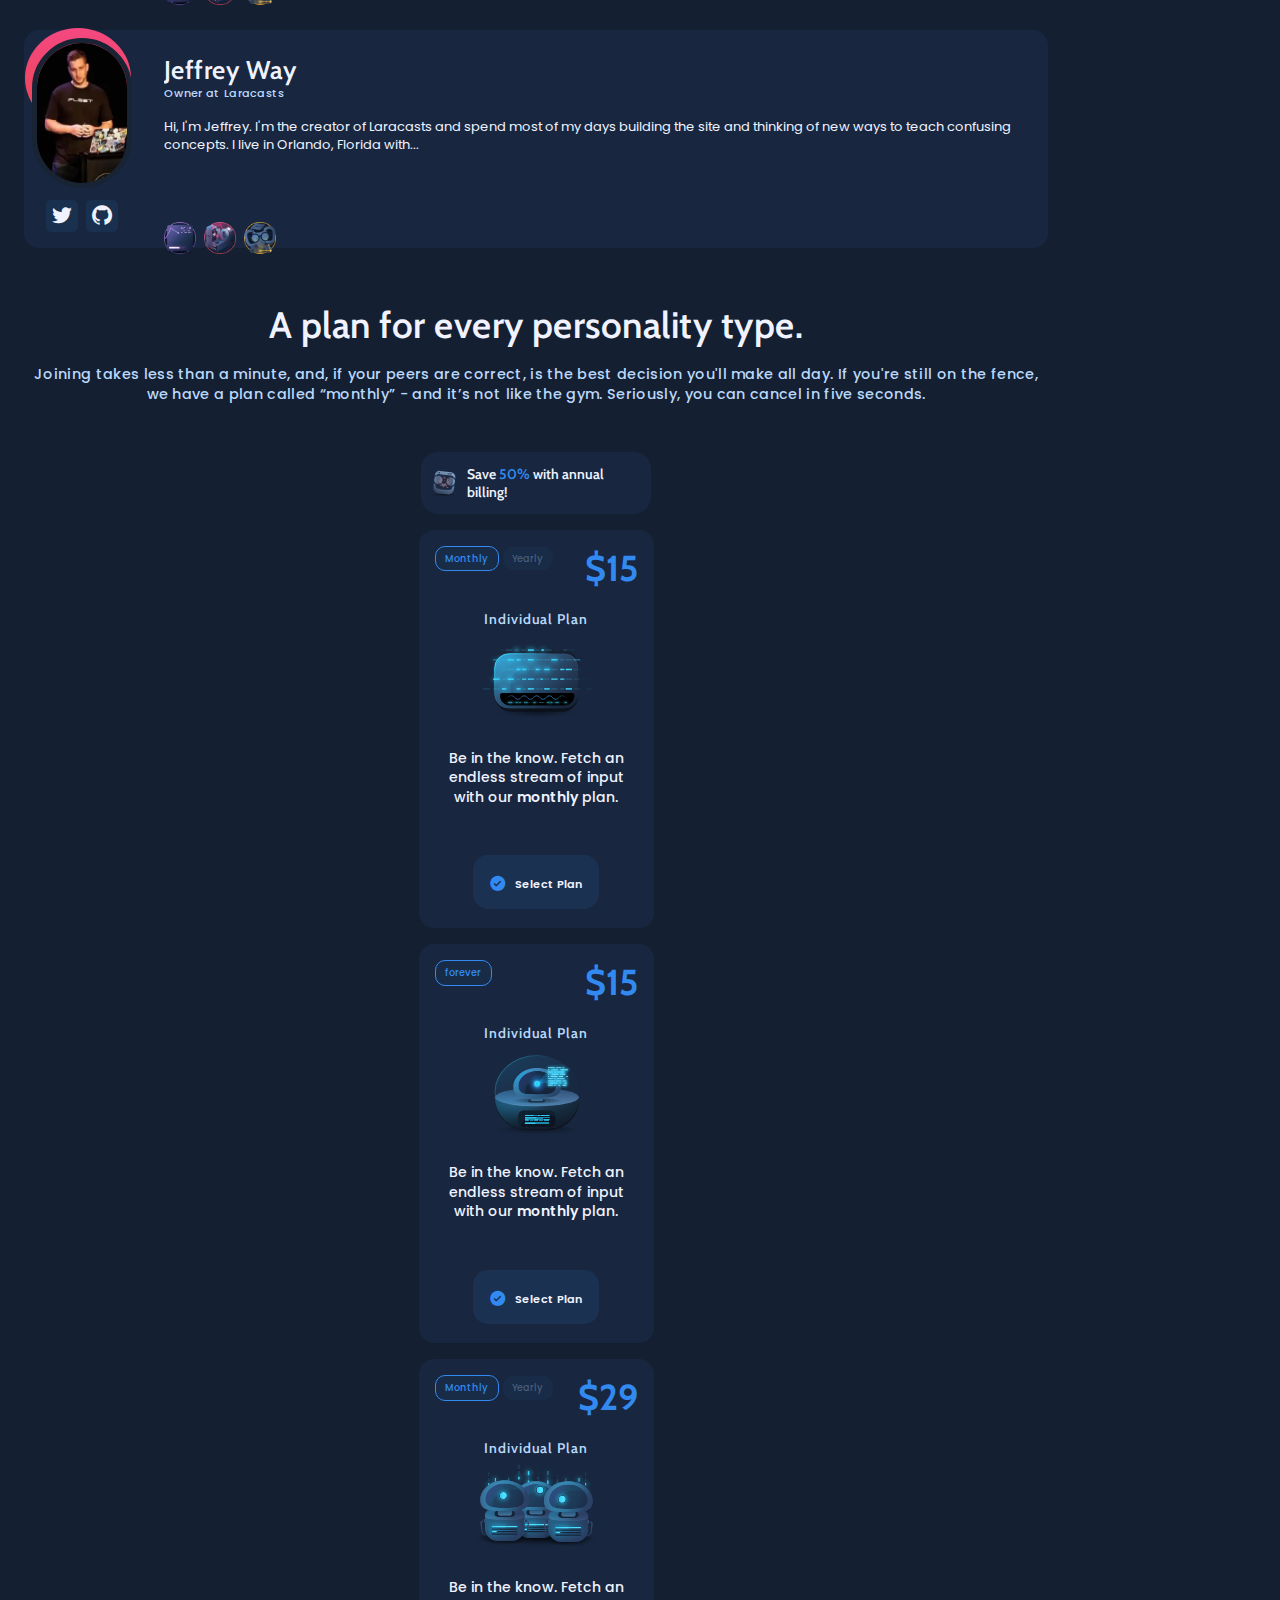
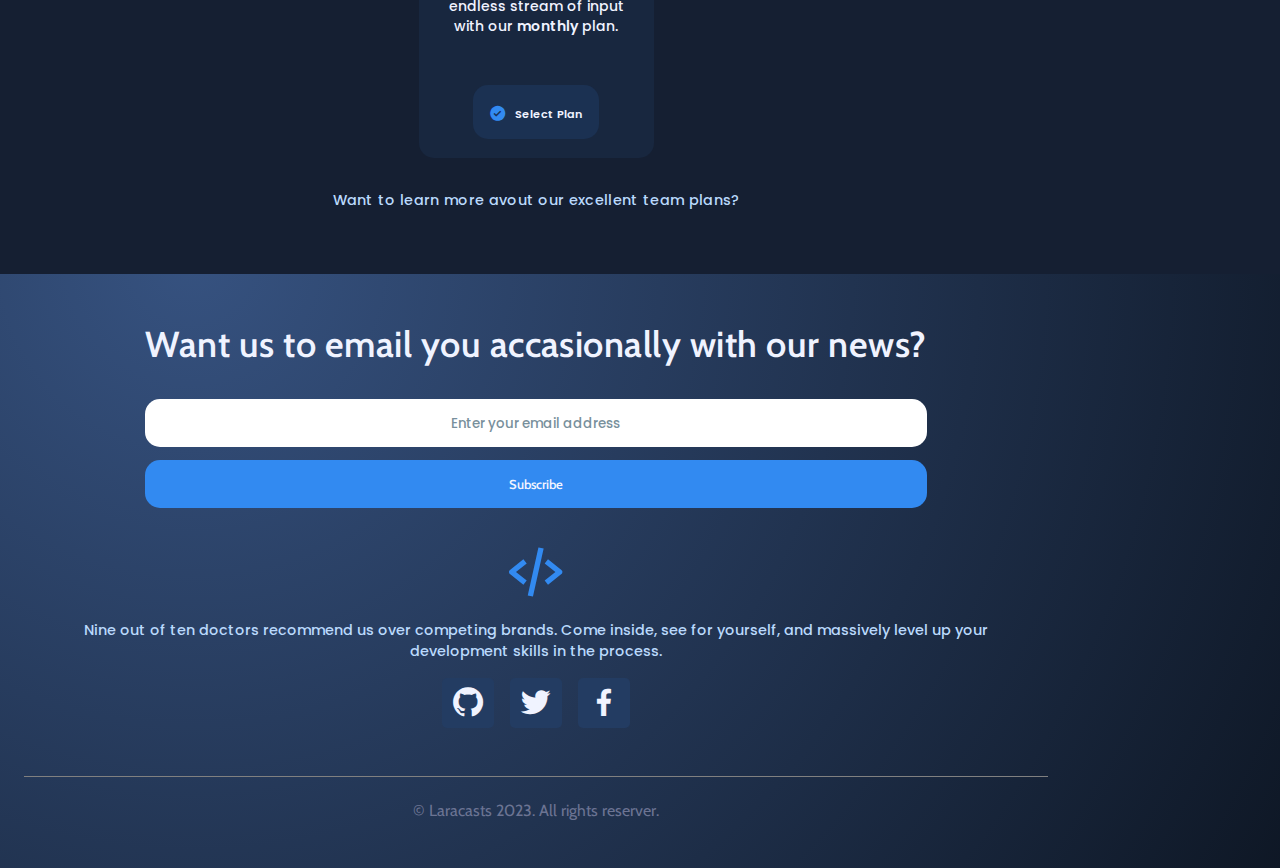
==== commit 3220304c: "medium screen responsive top section" ====
--- a/index.html
+++ b/index.html
@@ -89,6 +89,20 @@
                         </div>
 
                     </div>
+
+                    <div class="home__main">
+                        <h1 class="main-title title">
+                            Your Path to Programming Mastery <span>Starts Here...</span>
+                        </h1>
+                        <p class="main-desc">
+                            Nine out of ten doctors recommend us over competing brands. Come inside, see for yourself, and massively level up your development skills in the process
+                        </p>
+                        <a href="" class="main-button button primary-button">
+                            Sign Up for Free
+                        </a>
+
+
+                    </div>
                 </div>
             </section>
 
--- a/assets/css/styles.css
+++ b/assets/css/styles.css
@@ -1,5 +1,6 @@
 /*=============== GOOGLE FONTS ===============*/
 @import url('https://fonts.googleapis.com/css2?family=Cabin:wght@400;500;600&family=Poppins:wght@300;400;500;600&display=swap');
+
 
 /*=============== VARIABLES CSS ===============*/
 :root {
@@ -152,6 +153,7 @@
   border-radius: 5px;
   font-size: var(--smaller-font-size);
   color: var(--first-color-lighten);
+  cursor: pointer;
 }
 
 .primary-button {
@@ -250,7 +252,7 @@
 
 /*=============== HOME ===============*/
 .home {
-  margin: 3rem 0;
+  margin: 3rem 0 5rem; 
 }
 .home__editor {
   width: 100%;
@@ -298,8 +300,8 @@
   color: #c5c8d4;
   text-transform: uppercase;
   font-size: var(--small-font-size);
-font-weight: var(--font-semi-bold);
-letter-spacing: 0.06rem; 
+  font-weight: var(--font-semi-bold);
+  letter-spacing: 0.06rem;
 }
 .home__editor .editor-nav i {
   font-size: 1.2rem;
@@ -330,6 +332,25 @@
 }
 .cyan-blue {
   color: #7a99ad;
+}
+.home__main {
+  margin-top: 5rem;
+  text-align: center;
+}
+
+.main-title {
+  font-size: var(--h1-font-size);
+}
+.main-title span {
+  color: rgb(50 138 241);
+}
+.main-desc {
+  text-align: center;
+  color: var(--text-color-light);
+  margin: 1rem 0 2rem;
+}
+.main-button {
+  padding: 1rem;
 }
 
 /*=============== TOP ===============*/
@@ -379,6 +400,8 @@
   font-family: var(--secondary-font);
   line-height: 1.4;
   font-size: var(--small-font-size);
+  max-height: 131px;
+  overflow: hidden;
 }
 .card-info {
   display: flex;
@@ -828,7 +851,7 @@
   color: var(--first-color);
 }
 .footer .about-us-desc {
-  color: var(--first-color-lighten);
+  color: rgb(186 217 252);
   margin: 1rem;
   font-weight: var(--font-medium);
   font-size: .9rem;
@@ -873,6 +896,53 @@
 
 
 /* For medium devices */
+@media (min-width: 768px) {
+  .top__data {
+    margin: 0 9rem 2rem;
+  }
+  .top__content {
+    grid-template-columns: repeat(4, 1fr);
+    grid-template-rows: repeat(5, 152px)
+  }
+  .medium-card {
+    grid-column: 3 / 5;
+  }
+
+  .top__content > div:nth-child(3) {
+    grid-row: 2/4;
+  }
+  .top__content > div:nth-child(4) {
+    grid-row: 4/6;
+  }
+  .top__content > div:nth-child(5) {
+    grid-row: 1/2;
+  }
+  .top__content > div:nth-child(6) {
+    grid-row: 2/3;
+  }
+
+  .top__content > div:nth-child(7) {
+    grid-column: 3;
+  }
+  .top__content > div:nth-child(9) {
+    grid-row: 4/6;
+  }
+
+
+  .topic__data {
+    margin: 0 3rem;
+  }
+  .topic__list-link {
+    font-size: .9rem;
+  }
+  .topic__cards {
+    display: flex;
+    flex-flow: row wrap;
+    gap: 1rem;
+  }
+  .topic__cards .topic__card {
+  }
+}
 
 
 /* For large devices */
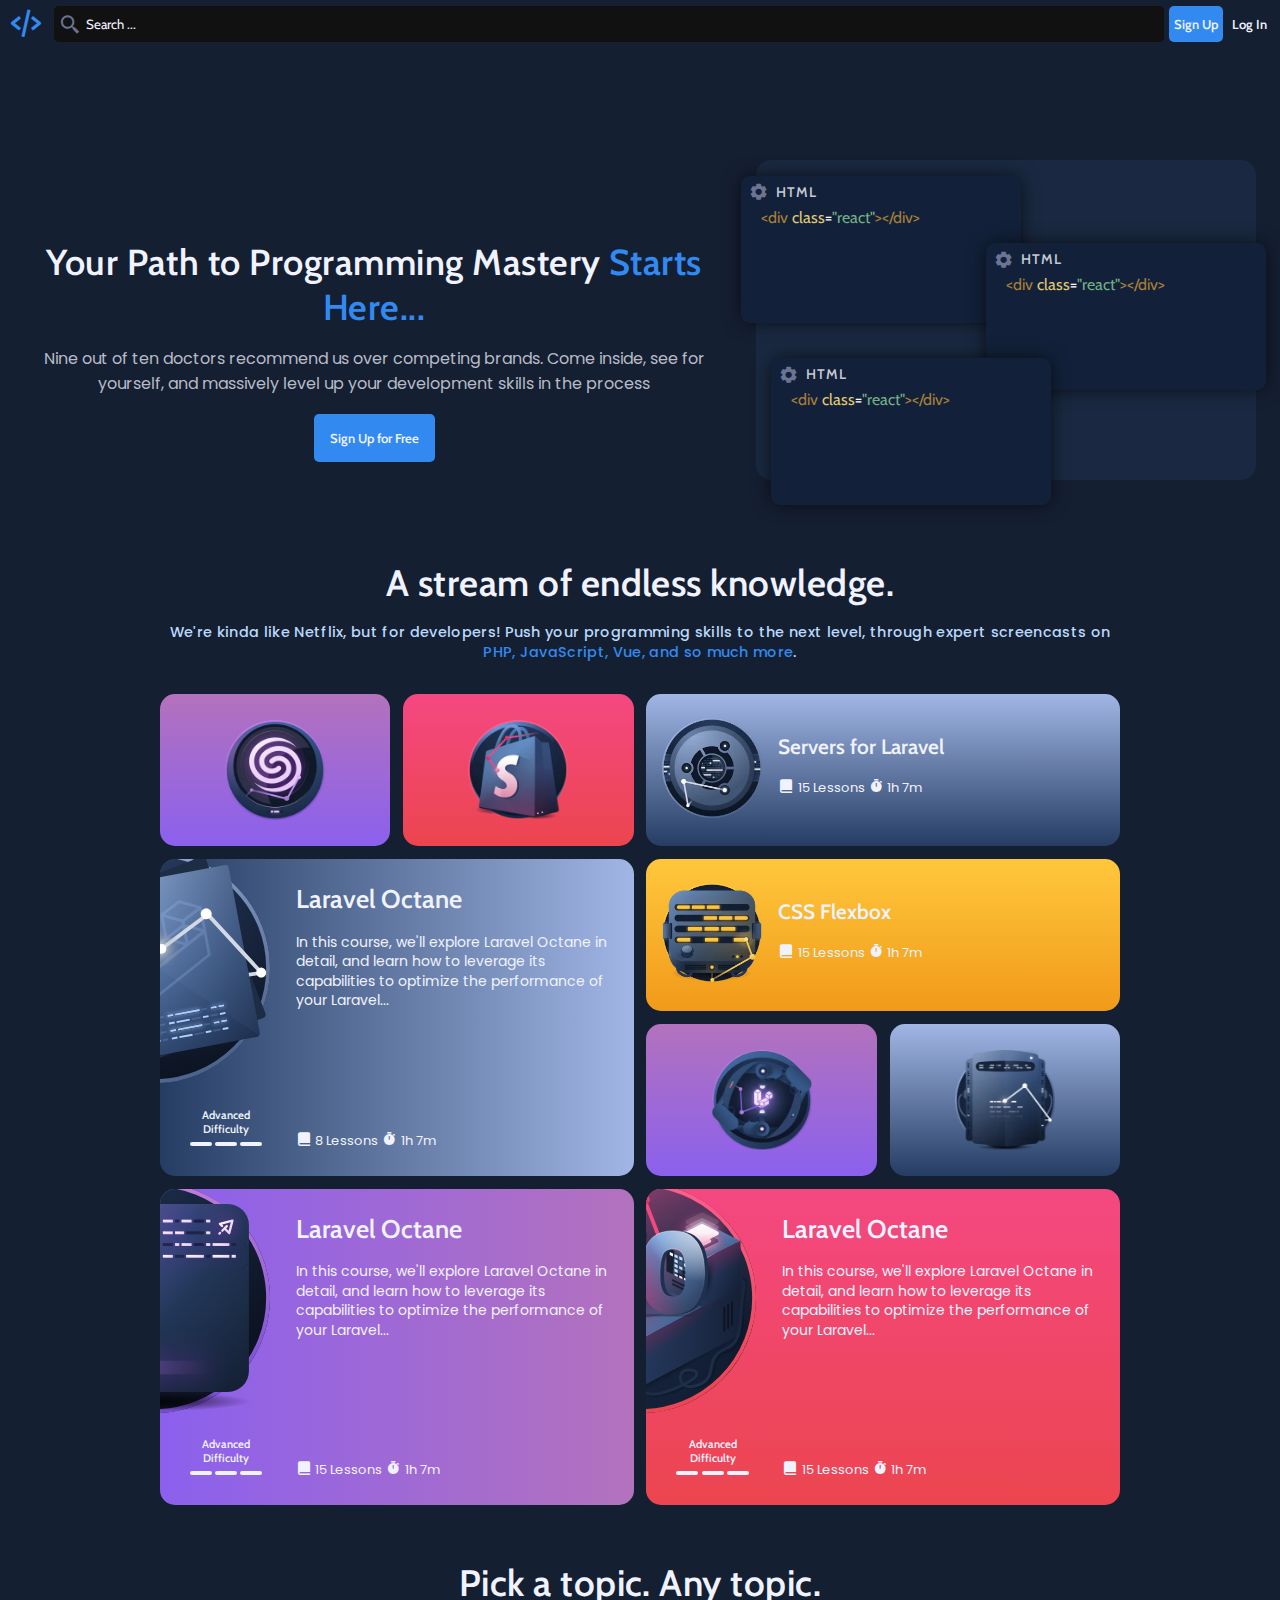
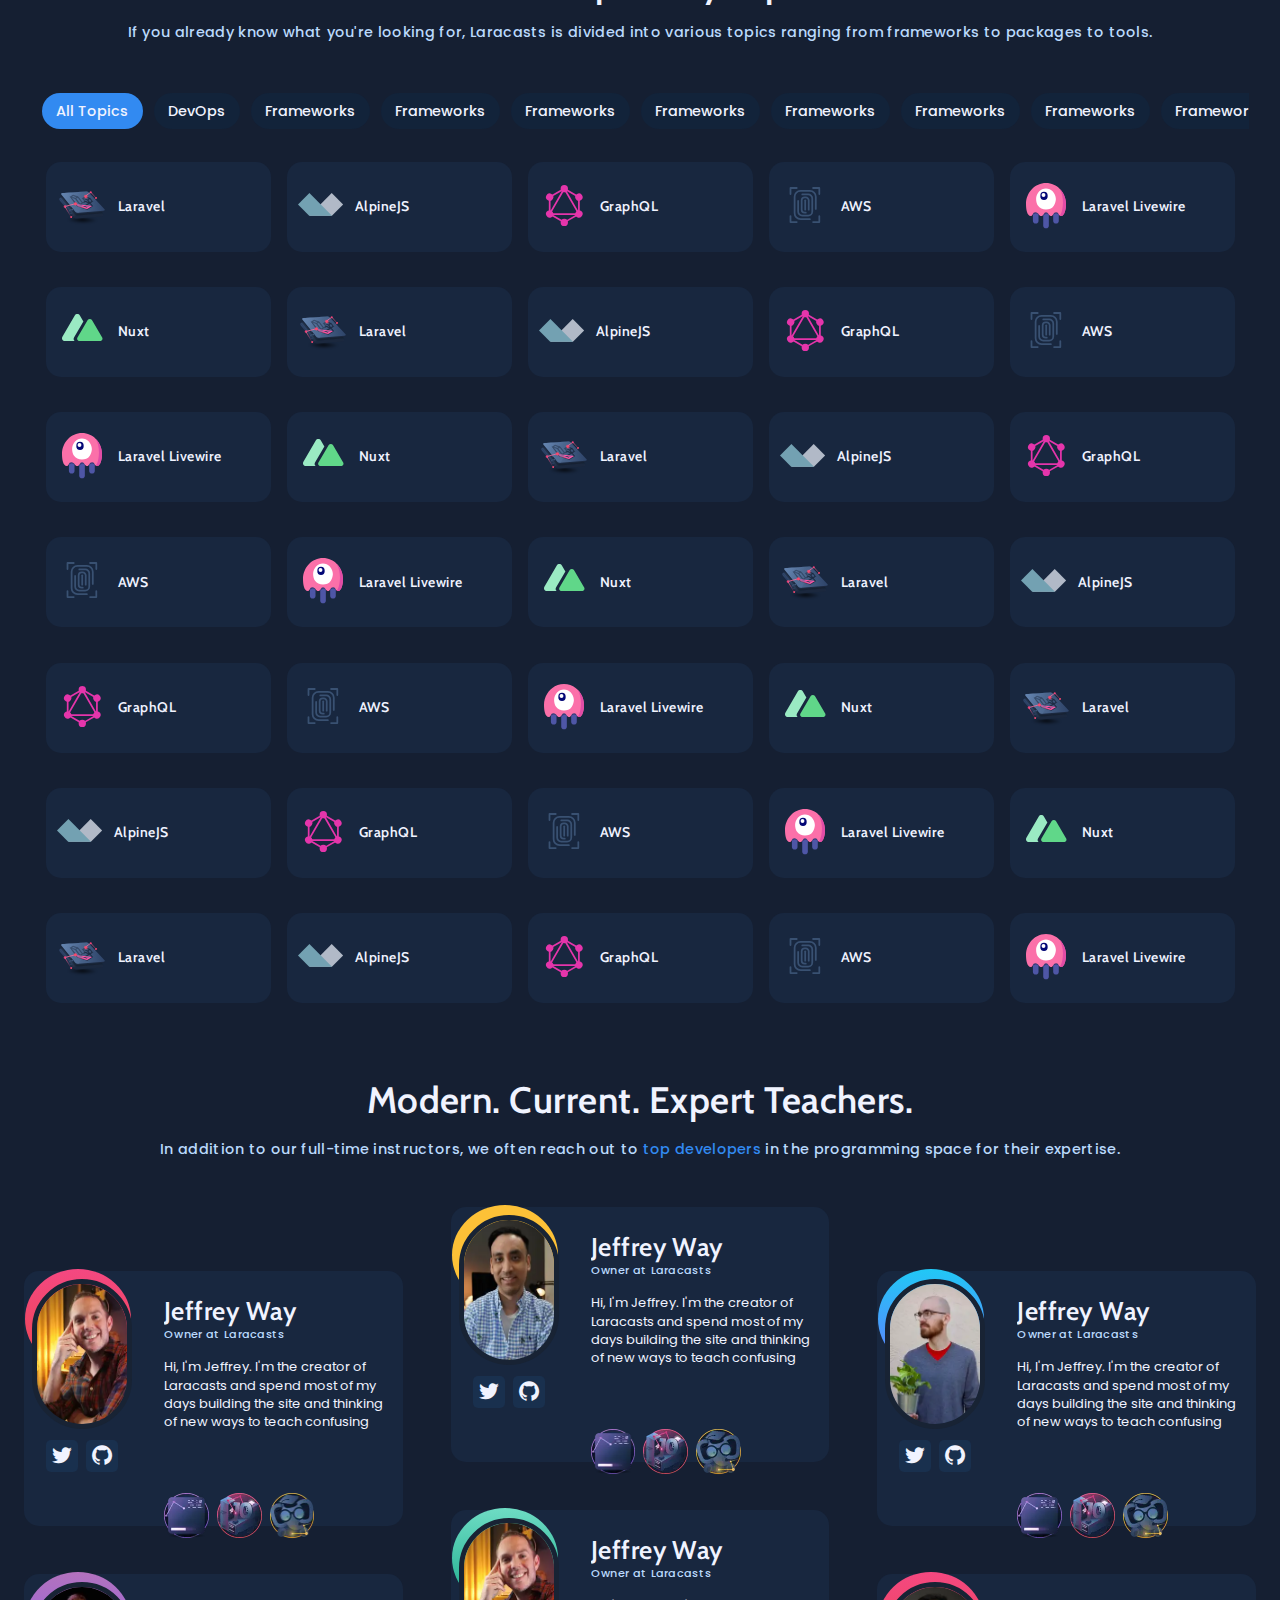
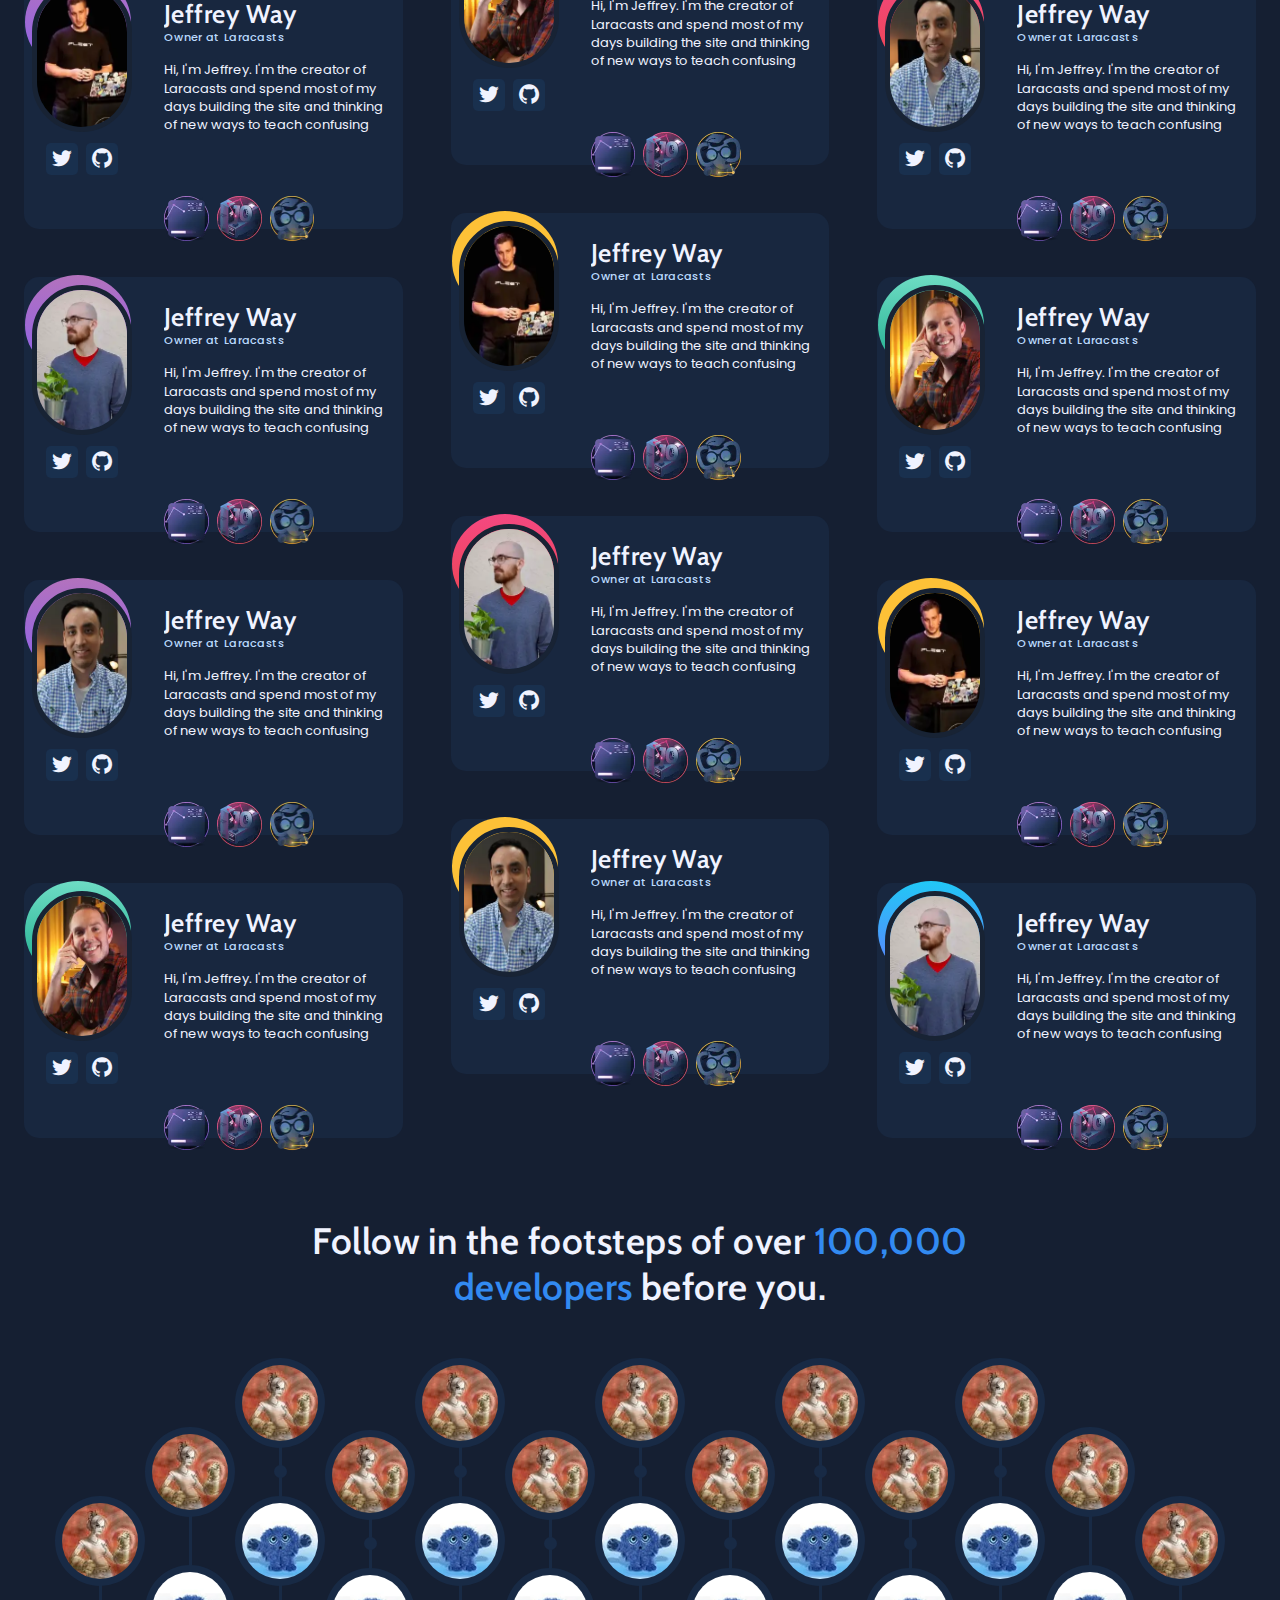
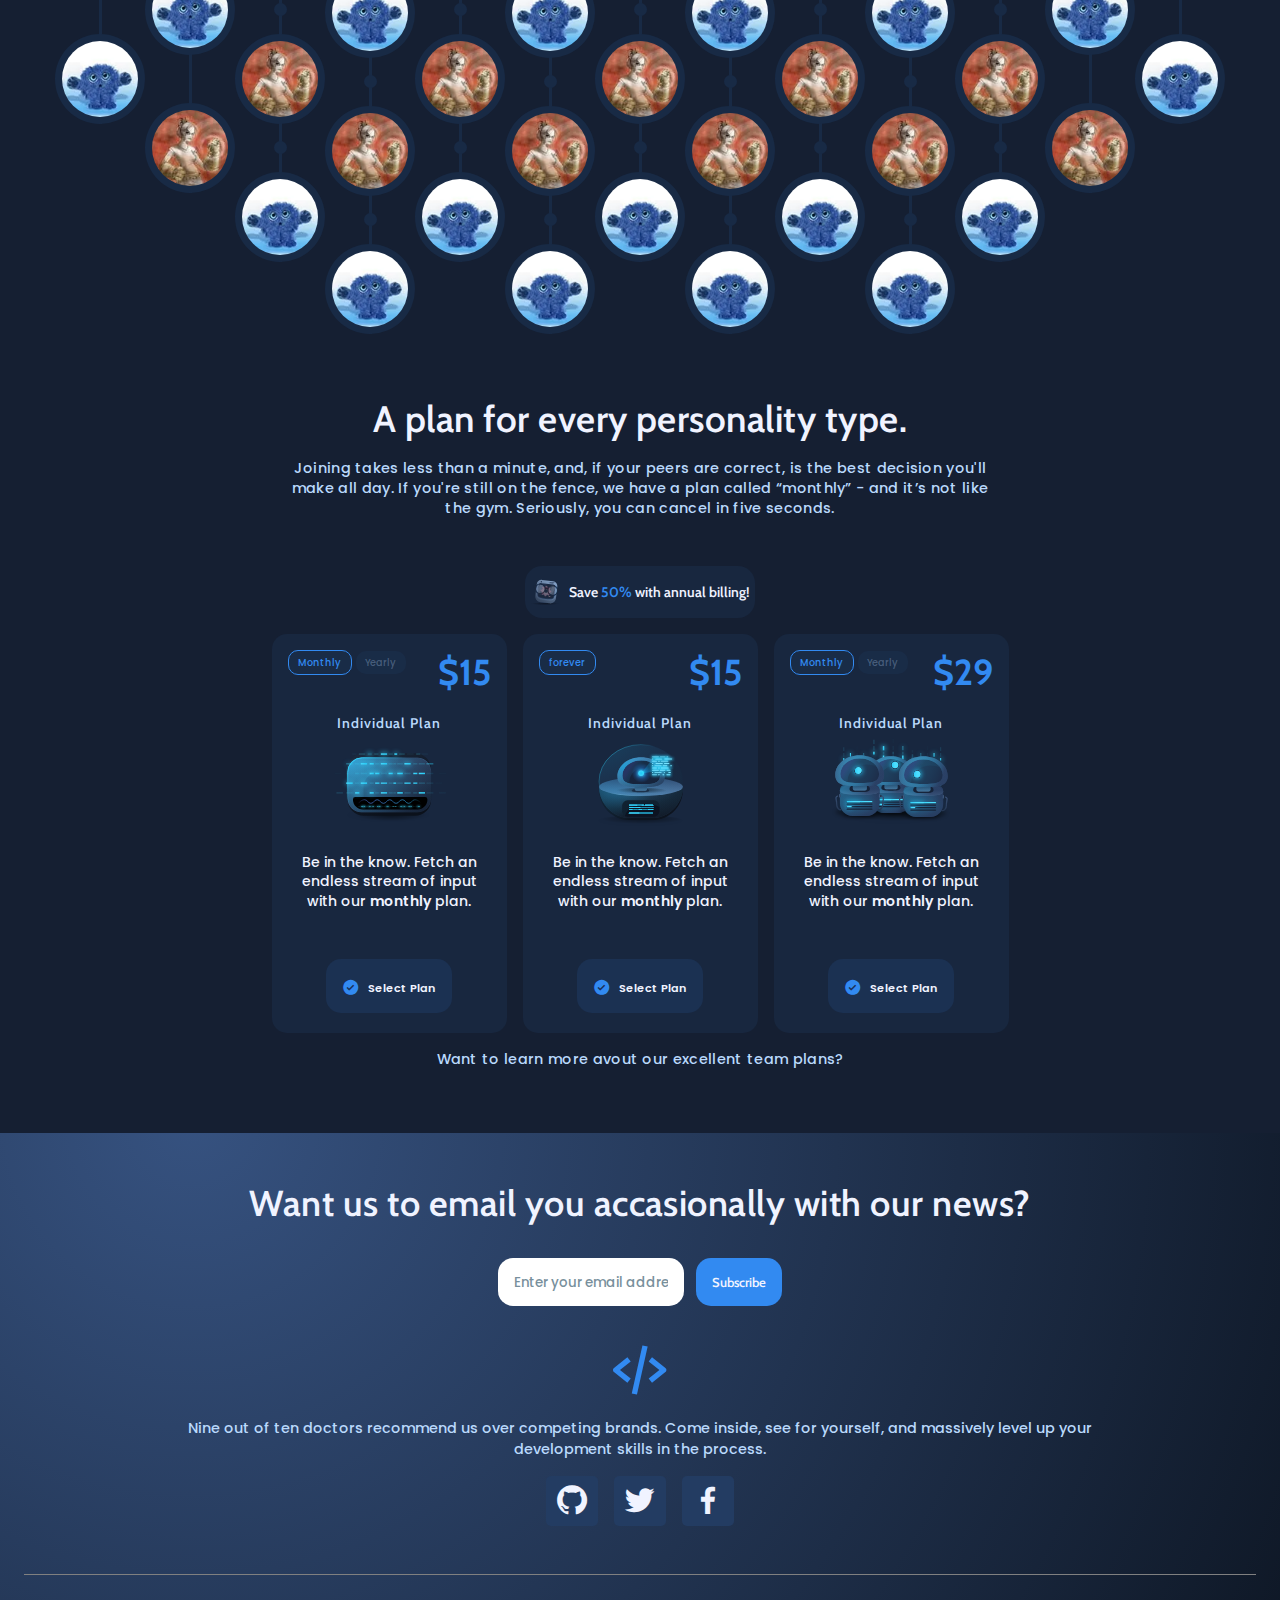
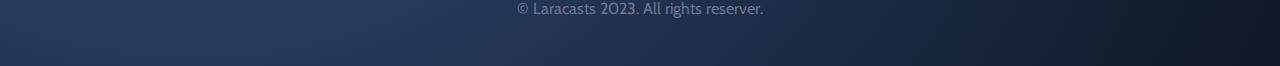
==== commit 97f6f9b1: "add the developers section" ====
--- a/index.html
+++ b/index.html
@@ -762,19 +762,9 @@
                             </li>
 
 
-                            <li class="topic__card">
-                                <a href="" class="topic__card-link">
-
-                                    <div class="topic__card-img">
-
-                                        <img  src="assets/img/nuxtjs-logo.svg" alt="nuxt logo">
-                                    </div>
-                                    <h3 class="topic__card-title title">Nuxt</h3>
-                                </a>
-                            </li>
+
+                        </ul>
                     </div>
-
-                        </ul>
                 </div>
             </section>
 
@@ -1353,7 +1343,218 @@
                 </div>
             </section>
 
-            <!--=================== Creators =================-->
+
+            <!--=================== Developers =================-->
+            <section class="developers section" id="developers">
+
+                <div class="developers__container container">
+
+                    <div class="developers__data">
+                        <h2 class="developers__title title">
+                            Follow in the footsteps of over <span>100,000 developers</span> before you.
+                        </h2>
+                    </div>
+
+                    <div class="developers__content">
+
+                        <div class="developers__column">
+                            <div class="developer">
+                                <img src="assets/img/syntax-seed.webp" src="developer image">
+                            </div>
+                            <div class="developer">
+                                <img src="assets/img/darren-benney.webp" src="developer image">
+                            </div>
+                        </div>
+
+                        <div class="developers__column">
+                            <div class="developer">
+                                <img src="assets/img/syntax-seed.webp" src="developer image">
+                            </div>
+                            <div class="developer">
+                                <img src="assets/img/darren-benney.webp" src="developer image">
+                            </div>
+
+                            <div class="developer">
+                                <img src="assets/img/syntax-seed.webp" src="developer image">
+                            </div>
+                        </div>
+
+                        <div class="developers__column">
+                            <div class="developer">
+                                <img src="assets/img/syntax-seed.webp" src="developer image">
+                            </div>
+                            <div class="developer">
+                                <img src="assets/img/darren-benney.webp" src="developer image">
+                            </div>
+
+                            <div class="developer">
+                                <img src="assets/img/syntax-seed.webp" src="developer image">
+                            </div>
+
+                            <div class="developer">
+                                <img src="assets/img/darren-benney.webp" src="developer image">
+                            </div>
+                        </div>
+
+                        <!-- ------------------------------- copies ------------------------------------ -->
+
+                        <div class="developers__column">
+                            <div class="developer">
+                                <img src="assets/img/syntax-seed.webp" src="developer image">
+                            </div>
+                            <div class="developer">
+                                <img src="assets/img/darren-benney.webp" src="developer image">
+                            </div>
+
+                            <div class="developer">
+                                <img src="assets/img/syntax-seed.webp" src="developer image">
+                            </div>
+
+                            <div class="developer">
+                                <img src="assets/img/darren-benney.webp" src="developer image">
+                            </div>
+                        </div>
+                        <div class="developers__column">
+                            <div class="developer">
+                                <img src="assets/img/syntax-seed.webp" src="developer image">
+                            </div>
+                            <div class="developer">
+                                <img src="assets/img/darren-benney.webp" src="developer image">
+                            </div>
+
+                            <div class="developer">
+                                <img src="assets/img/syntax-seed.webp" src="developer image">
+                            </div>
+
+                            <div class="developer">
+                                <img src="assets/img/darren-benney.webp" src="developer image">
+                            </div>
+                        </div>
+                        <div class="developers__column">
+                            <div class="developer">
+                                <img src="assets/img/syntax-seed.webp" src="developer image">
+                            </div>
+                            <div class="developer">
+                                <img src="assets/img/darren-benney.webp" src="developer image">
+                            </div>
+
+                            <div class="developer">
+                                <img src="assets/img/syntax-seed.webp" src="developer image">
+                            </div>
+
+                            <div class="developer">
+                                <img src="assets/img/darren-benney.webp" src="developer image">
+                            </div>
+                        </div>
+                        <div class="developers__column">
+                            <div class="developer">
+                                <img src="assets/img/syntax-seed.webp" src="developer image">
+                            </div>
+                            <div class="developer">
+                                <img src="assets/img/darren-benney.webp" src="developer image">
+                            </div>
+
+                            <div class="developer">
+                                <img src="assets/img/syntax-seed.webp" src="developer image">
+                            </div>
+
+                            <div class="developer">
+                                <img src="assets/img/darren-benney.webp" src="developer image">
+                            </div>
+                        </div>
+                        <div class="developers__column">
+                            <div class="developer">
+                                <img src="assets/img/syntax-seed.webp" src="developer image">
+                            </div>
+                            <div class="developer">
+                                <img src="assets/img/darren-benney.webp" src="developer image">
+                            </div>
+
+                            <div class="developer">
+                                <img src="assets/img/syntax-seed.webp" src="developer image">
+                            </div>
+
+                            <div class="developer">
+                                <img src="assets/img/darren-benney.webp" src="developer image">
+                            </div>
+                        </div>
+                        <div class="developers__column">
+                            <div class="developer">
+                                <img src="assets/img/syntax-seed.webp" src="developer image">
+                            </div>
+                            <div class="developer">
+                                <img src="assets/img/darren-benney.webp" src="developer image">
+                            </div>
+
+                            <div class="developer">
+                                <img src="assets/img/syntax-seed.webp" src="developer image">
+                            </div>
+
+                            <div class="developer">
+                                <img src="assets/img/darren-benney.webp" src="developer image">
+                            </div>
+                        </div>
+                        <div class="developers__column">
+                            <div class="developer">
+                                <img src="assets/img/syntax-seed.webp" src="developer image">
+                            </div>
+                            <div class="developer">
+                                <img src="assets/img/darren-benney.webp" src="developer image">
+                            </div>
+
+                            <div class="developer">
+                                <img src="assets/img/syntax-seed.webp" src="developer image">
+                            </div>
+
+                            <div class="developer">
+                                <img src="assets/img/darren-benney.webp" src="developer image">
+                            </div>
+                        </div>
+                        <div class="developers__column">
+                            <div class="developer">
+                                <img src="assets/img/syntax-seed.webp" src="developer image">
+                            </div>
+                            <div class="developer">
+                                <img src="assets/img/darren-benney.webp" src="developer image">
+                            </div>
+
+                            <div class="developer">
+                                <img src="assets/img/syntax-seed.webp" src="developer image">
+                            </div>
+
+                            <div class="developer">
+                                <img src="assets/img/darren-benney.webp" src="developer image">
+                            </div>
+                        </div>
+                        <div class="developers__column">
+                            <div class="developer">
+                                <img src="assets/img/syntax-seed.webp" src="developer image">
+                            </div>
+                            <div class="developer">
+                                <img src="assets/img/darren-benney.webp" src="developer image">
+                            </div>
+
+                            <div class="developer">
+                                <img src="assets/img/syntax-seed.webp" src="developer image">
+                            </div>
+
+                        </div>
+                        <div class="developers__column">
+                            <div class="developer">
+                                <img src="assets/img/syntax-seed.webp" src="developer image">
+                            </div>
+                            <div class="developer">
+                                <img src="assets/img/darren-benney.webp" src="developer image">
+                            </div>
+
+                        </div>
+
+
+                    </div>
+            </section>
+
+
+            <!--=================== Plans =================-->
             <section class="plans sections" id="plans">
                 <div class="plans__container container">
 
@@ -1449,9 +1650,9 @@
                             </a>
                         </div>
 
-                        <a href="" class="sub-title"> Want to learn more avout our excellent team plans?</a>
                     </div>
 
+                        <a href="" class="question sub-title"> Want to learn more avout our excellent team plans?</a>
                 </div>
             </section>
 
--- a/assets/css/styles.css
+++ b/assets/css/styles.css
@@ -252,7 +252,7 @@
 
 /*=============== HOME ===============*/
 .home {
-  margin: 3rem 0 5rem; 
+  margin: 3rem 0 5rem;
 }
 .home__editor {
   width: 100%;
@@ -676,6 +676,127 @@
 
 }
 
+/*=============== DEVELOPERS ===============*/
+
+
+.developers__container {
+  margin-top: 5rem;
+  margin-bottom: 5rem;
+  display: flex;
+  flex-direction: column;
+  align-items: center;
+}
+.developers__data {
+  margin: 0 13rem;
+}
+.developers__data span {
+  color: var(--first-color);
+}
+.developers__content {
+  display: flex;
+  flex-direction: row;
+  justify-content: space-between;
+  align-items: center;
+  margin-top: 3rem;
+
+}
+.developers__column {
+  display: flex;
+  flex-direction: column;
+  gap: 3rem;
+  align-items:center;
+  position: relative;
+}
+.developers__column:before {
+  content: '';
+  width: 3px;
+  background-color: #182a45;
+  height: 100%;
+  position: absolute;
+}
+
+.developers__column .developer {
+  position: relative;
+  width: 90px;
+  height: 90px;
+  background-color: #182a45;
+  display: flex;
+  justify-content: center;
+  align-items: center;
+  border-radius: 100%;
+  z-index: 2;
+  cursor: pointer;
+}
+
+.developers__column .developer:hover {
+  background-color: #0d131d;
+}
+.developers__column:not(:nth-child(12)):nth-child(2n+4) {
+  position: relative;
+  top: 4.5rem;
+}
+.developers__column:not(:nth-child(1)):not(:nth-child(2)):not(:nth-child(12)):not(:nth-child(13)) .developer:not(:nth-child(1))::before {
+  content: '';
+  position: absolute;
+  left: calc(50% - 13px/2);
+  top: calc(-3rem/2 - 13px/2);
+  width: 13px;
+  height: 13px;
+  border-radius: 100%;
+  background-color: #182a45;
+}
+
+.developer img {
+  width: 76px;
+  height: 76px;
+  border-radius: 100%;
+}
+.developer-content {
+  position: absolute;
+  display: flex;
+  justify-content: center;
+  align-items: center;
+  flex-direction: column;
+  width: 200px;
+  background-color: black;
+  z-index: 999999;
+}
+
+
+
+@media (max-width: 1200px) {
+      .developers__column {
+    gap: 4rem
+  }
+  .developers__column .developer {
+    width: 80px;
+    height: 80px;
+  }
+  .developer img {
+    width: 66px;
+    height: 66px;
+  }
+}
+
+@media (max-width: 1060px) {
+      .developers__column {
+    gap: 5rem
+  }
+  .developers__column .developer {
+    width: 60px;
+    height: 60px;
+  }
+  .developer img {
+    width: 50px;
+    height: 50px;
+  }
+}
+@media (max-width: 840px) {
+  .developers {
+    display: none;
+  }
+}
+
 
 /*=============== PLANS ===============*/
 .plans__container {
@@ -704,16 +825,18 @@
   font-family: var(--body-font);
   font-size: var(--small-font-size);
   font-weight: var(--font-semi-bold);
+  white-space: nowrap;
 }
 .plans__reduction .reduction-text span {
   color: var(--first-color);
 }
 .plans__content {
   display: flex;
+  flex-flow: row wrap;
   justify-content: center;
-  flex-direction: column;
   align-items: center;
   gap: 1rem;
+  margin-bottom: 1rem;
 }
 .plans__card {
   text-align: center;
@@ -800,6 +923,9 @@
 .plans__content  .sub-title:hover {
   text-decoration: underline;
 }
+.plans .question {
+  display: block;
+}
 
 
 
@@ -897,6 +1023,13 @@
 
 /* For medium devices */
 @media (min-width: 768px) {
+  .home__container {
+    display: flex;
+    gap: 1rem;
+  }
+  .home__main {
+    order: -1;
+  }
   .top__data {
     margin: 0 9rem 2rem;
   }
@@ -938,14 +1071,99 @@
   .topic__cards {
     display: flex;
     flex-flow: row wrap;
+    justify-content: center;
     gap: 1rem;
+    overflow: initial;
+    scrollbar-width: initial;
+    height: auto;
   }
   .topic__cards .topic__card {
+    width: 100%;
+    max-width: 225px;
+    min-width: 190px;
+  }
+
+
+  .teachers__card .card-series {
+    padding-top: 10rem;
+  }
+  .teachers__card .card-series-link img {
+    width: 2.8rem;
+  }
+
+
+  .footer .newspaper-form {
+    flex-direction: row;
+    justify-content: center;
+  }
+  .footer .about-us-desc {
+    margin: 1rem 8rem;
   }
 }
 
 
 /* For large devices */
+
+@media (min-width: 992px) {
+  main {
+    display: flex;
+    flex-direction: column;
+    align-items: center;
+  }
+  .top__content {
+    max-width: 75vw;
+    margin: 0 auto;
+  }
+  .teachers__content {
+    display: grid;
+    grid-template-columns: 1fr 1fr;
+  }
+}
+
+@media (min-width: 1200px) {
+  .home__container {
+    gap: 2rem;
+  }
+  .home__editor {
+    max-width: 500px;
+    min-width: auto;
+  }
+  .container {
+    max-width: 1250px;
+  }
+  .section {
+    width: 100%;
+    display: flex;
+    justify-content: center;
+    align-items: center;
+  }
+  .topic__content {
+    margin-left: 1rem;
+    margin-right: 1rem;
+  }
+  .teachers__content {
+    grid-template-columns: 1fr 1fr 1fr;
+    gap: 3rem;
+    margin-top: 7rem;
+  }
+  .teachers__card {
+    height: 255px;
+  }
+  .teachers__card:nth-child(3n+2) {
+    position: relative;
+    top: -4rem;
+  }
+  .teachers__card:last-child {
+    display: none;
+  }
+  .teachers__card .card-series {
+    padding-top: 12.4rem;
+  }
+  .plans__data .plans__sub-title {
+    margin-left: 16rem;
+    margin-right: 16rem;
+  }
+}
 
 
 /* For 2K & 4K resolutions */
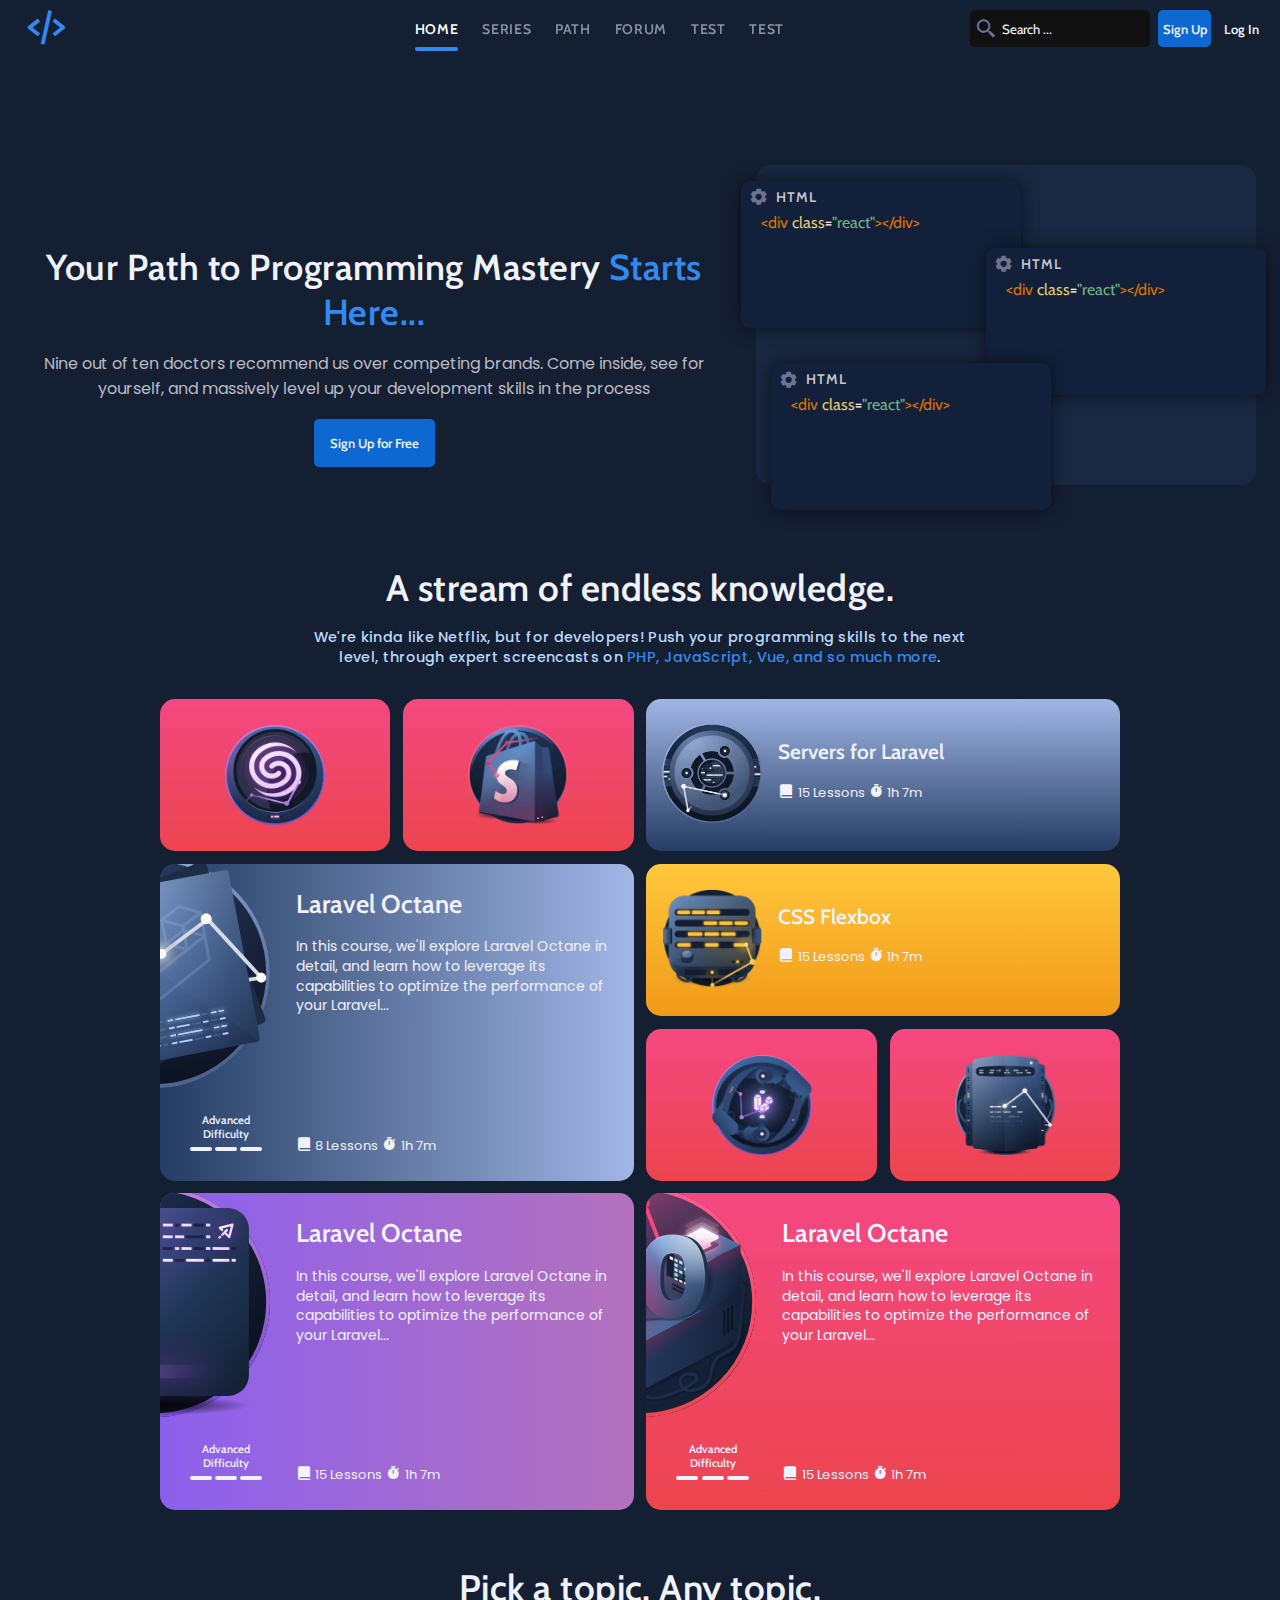
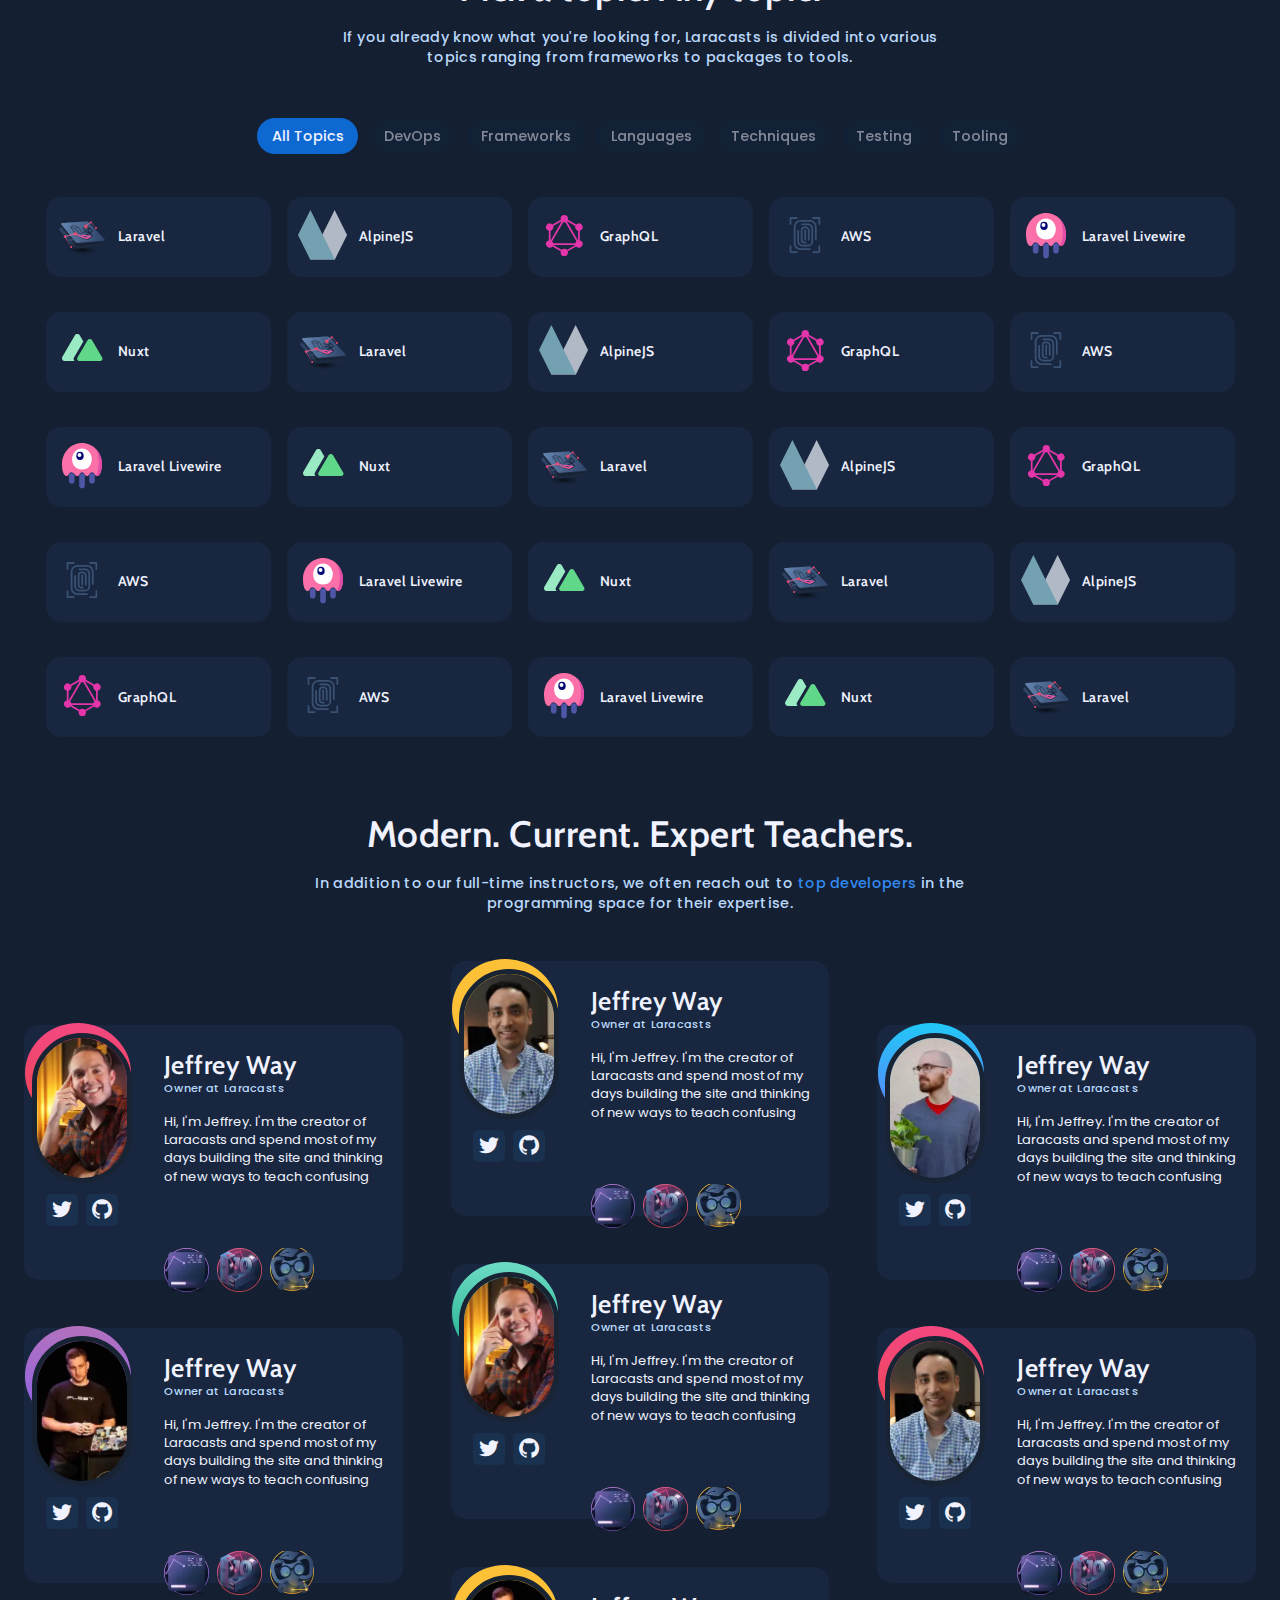
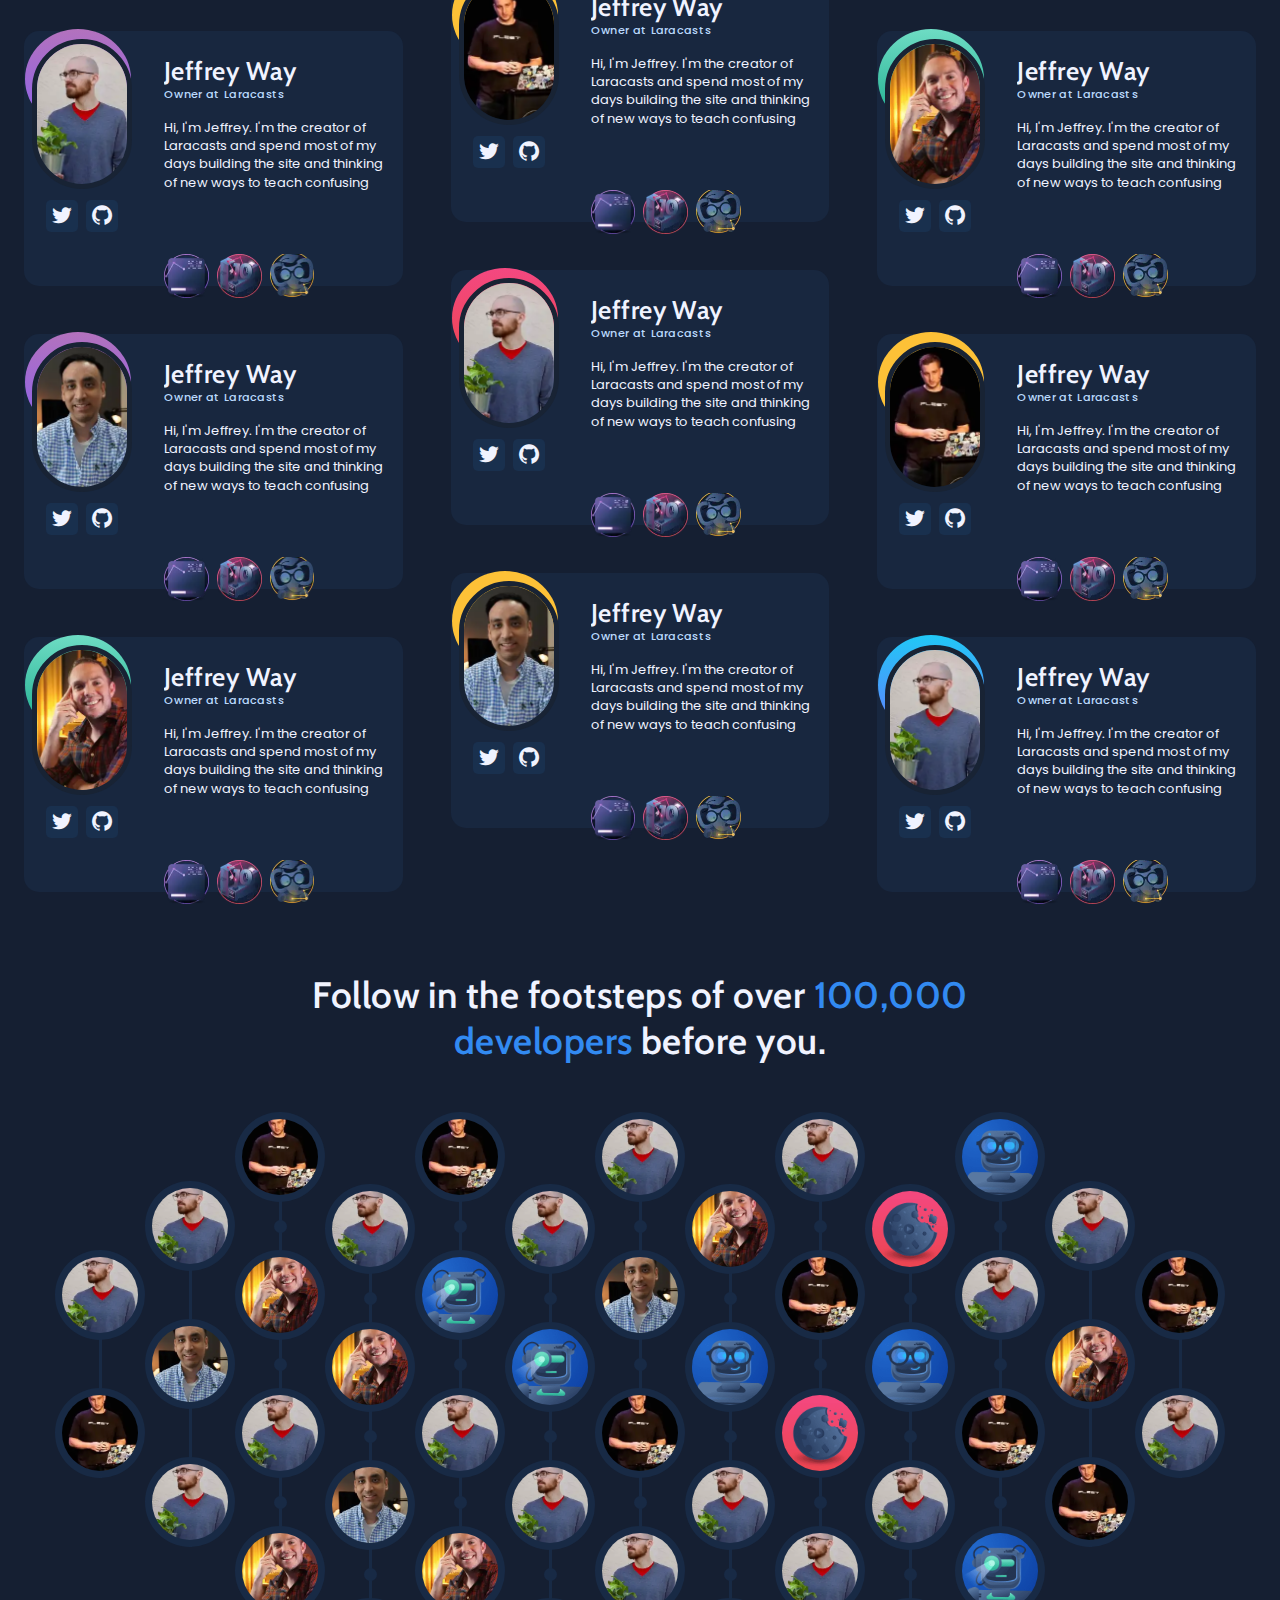
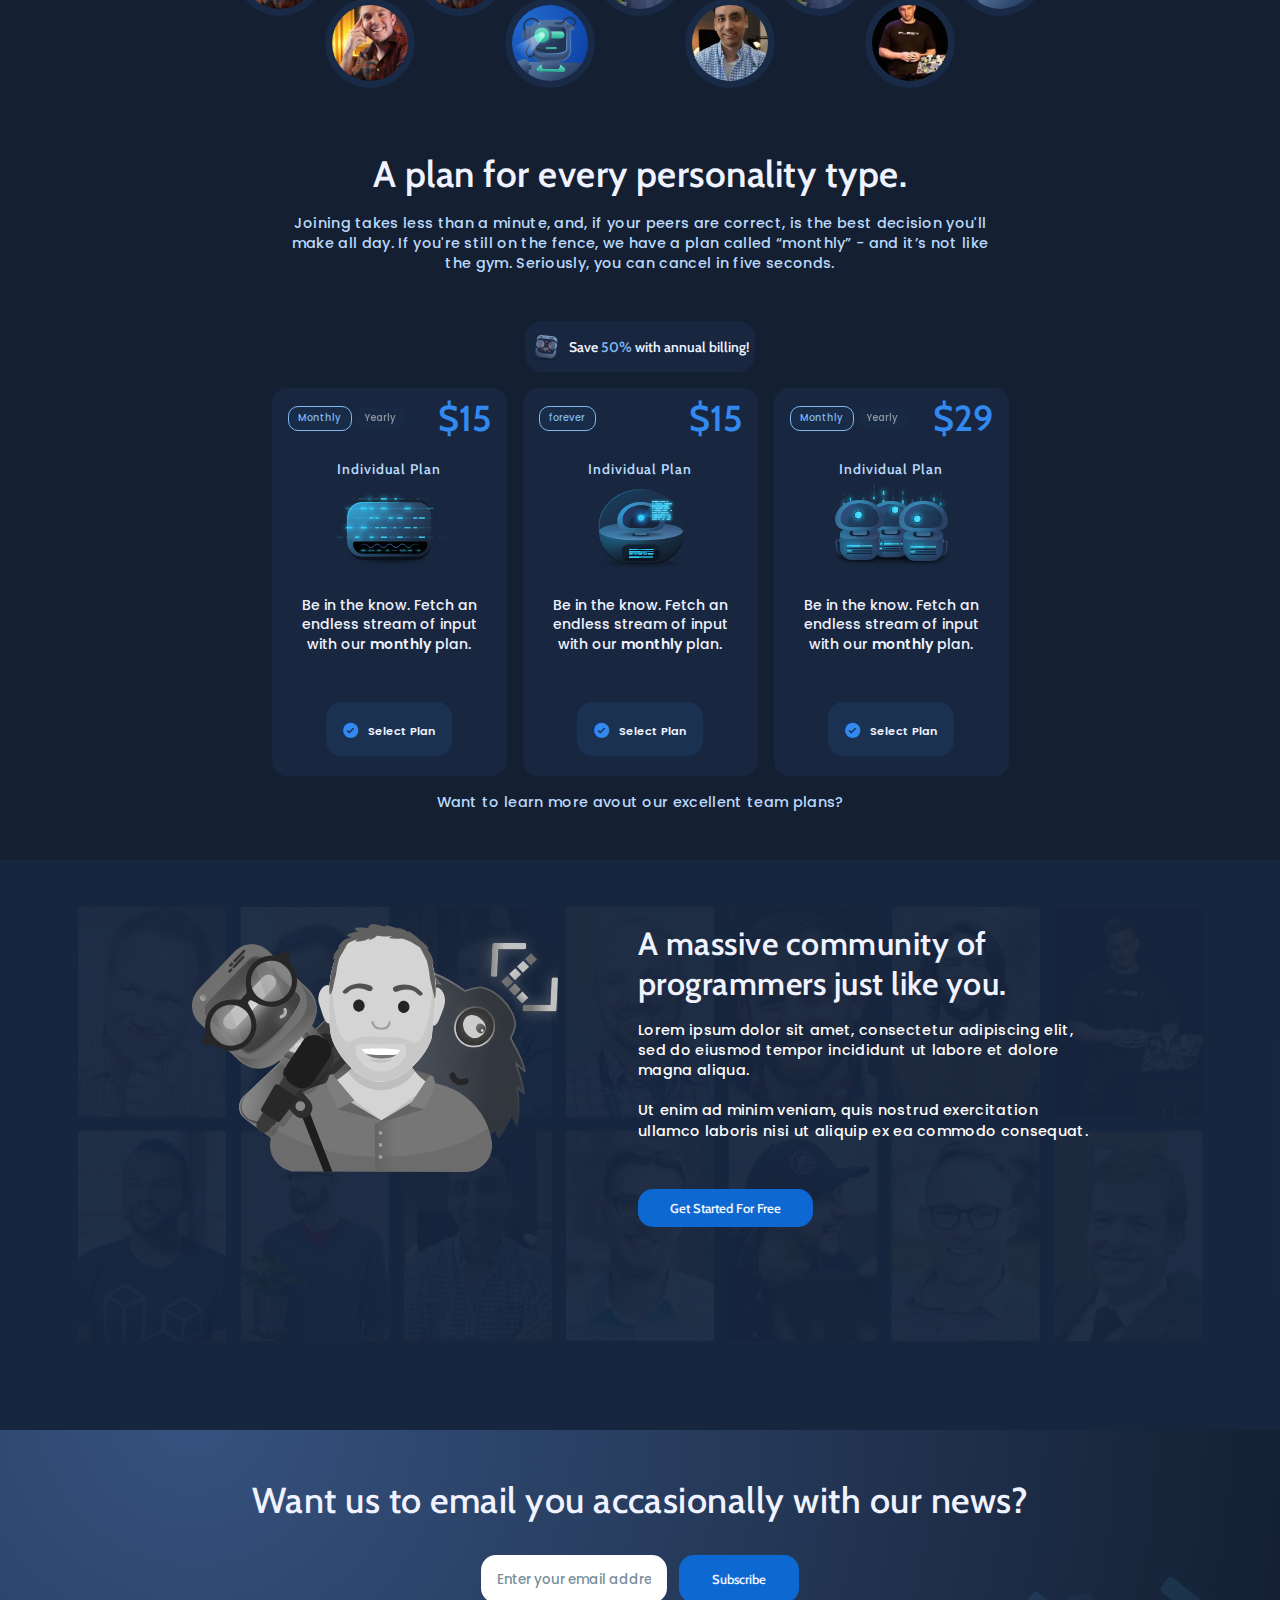
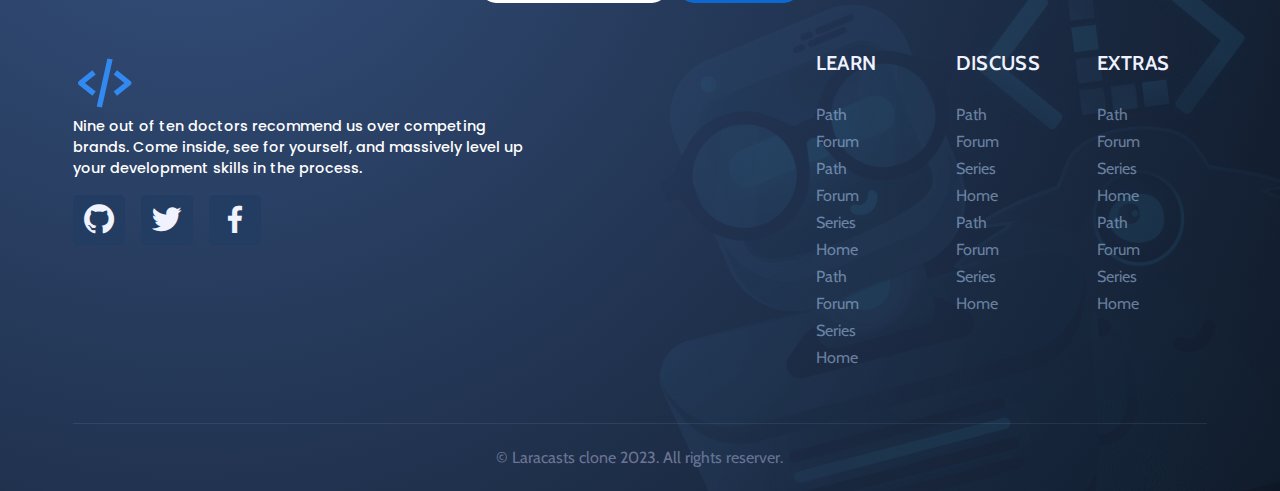
==== commit ff94b03a: "fixing website performance" ====
--- a/index.html
+++ b/index.html
@@ -5,33 +5,73 @@
         <meta name="viewport" content="width=device-width, initial-scale=1.0">
 
         <!--=============== FAVICON ===============-->
-        <link rel="shortcut icon" href="" type="image/x-icon">
+        <!-- <link rel="shortcut icon" href="" type="image/x-icon"> -->
 
         <!--=============== BOXICONS ===============-->
         <link href='https://unpkg.com/boxicons@2.1.4/css/boxicons.min.css' rel='stylesheet'>
 
-        <!--=============== SWIPER CSS ===============-->
-        <link rel="stylesheet" href="">
-
         <!--=============== CSS ===============-->
         <link rel="stylesheet" href="assets/css/styles.css">
 
         <title>Laracasts clone</title>
+
+        <!--==============META DESC =====================-->
+        <meta name="description" content="Free Web tutorials">
+        <meta name="keywords" content="HTML, CSS, JavaScript">
+        <meta name="author" content="John Doe">
     </head>
     <body>
         <!--==================== HEADER ====================-->
         <header class="header" id="header">
-            <a href="" class="header__logo">
+            <a href="/" aria-label="home page" class="header__logo">
                 <i class="bx bx-code-alt"></i>
             </a>
             <nav class="nav">
+                <ul class="nav__link-list" id="nav__link-list">
+                    <li class="nav__link-item active">
+                        <a href="/">HOME</a>
+                    </li>
+
+                    <li class="nav__link-item">
+                        <a href="series.html">SERIES</a>
+                    </li>
+                    <li class="nav__link-item">
+                        <a href="path.html">PATH</a>
+                    </li>
+                    <li class="nav__link-item">
+                        <a href="forum.html">FORUM</a>
+                    </li>
+                    <li class="nav__link-item">
+                        <a href="#">TEST</a>
+                    </li>
+
+                    <li class="nav__link-item">
+                        <a href="#">TEST</a>
+                    </li>
+                </ul>
                 <div class="nav__search">
                     <i class="bx bx-search-alt-2"></i>
-                    <input class="nav__search-input" placeholder="Search ...">
+                    <input class="nav__search-input" aria-label="Search input"  placeholder="Search ...">
                 </div>
 
-                <a href="" class="nav__button button primary-button">Sign Up</a>
-                <a href="" class="nav__button button secondary-button">Log In</a>
+                <a href="#" class="nav__button button primary-button">Sign Up</a>
+                <a href="#" class="nav__button button secondary-button">Log In</a>
+                <div class="nav__hamburger"
+                     role="button"
+                     aria-label="show navbar links"
+                     tabindex="0"
+                     onclick="navLinkList('show')"
+                     >
+                     <span></span>
+                     <span></span>
+                     <span></span>
+                </div>
+                <button class="nav__hamburger-close"
+                        id="nav__hamburger-close"
+                        onclick="navLinkList('hide')"
+                        >
+                        <i class='bx bx-x'></i>
+                </button>
             </nav>
         </header>
 
@@ -49,11 +89,11 @@
                                 </h3>
                             </div>
                             <div class="editor-content">
-                                <span class="yellowith-orange"> &lt;div </span>
+                                <span class="orange"> &lt;div </span>
                                 <span class="yellow">class</span>
                                 <span class="white">=</span>
                                 <span class="tealish-green">"react"</span>
-                                <span class="yellowith-orange">&gt;&lt;/div&gt;</span>
+                                <span class="orange">&gt;&lt;/div&gt;</span>
                             </div>
                         </div>
                         <div class="editor-code">
@@ -64,11 +104,11 @@
                                 </h3>
                             </div>
                             <div class="editor-content">
-                                <span class="yellowith-orange"> &lt;div </span>
+                                <span class="orange"> &lt;div </span>
                                 <span class="yellow">class</span>
                                 <span class="white">=</span>
                                 <span class="tealish-green">"react"</span>
-                                <span class="yellowith-orange">&gt;&lt;/div&gt;</span>
+                                <span class="orange">&gt;&lt;/div&gt;</span>
                             </div>
                         </div>
 
@@ -80,11 +120,11 @@
                                 </h3>
                             </div>
                             <div class="editor-content">
-                                <span class="yellowith-orange"> &lt;div </span>
+                                <span class="orange"> &lt;div </span>
                                 <span class="yellow">class</span>
                                 <span class="white">=</span>
                                 <span class="tealish-green">"react"</span>
-                                <span class="yellowith-orange">&gt;&lt;/div&gt;</span>
+                                <span class="orange">&gt;&lt;/div&gt;</span>
                             </div>
                         </div>
 
@@ -97,7 +137,7 @@
                         <p class="main-desc">
                             Nine out of ten doctors recommend us over competing brands. Come inside, see for yourself, and massively level up your development skills in the process
                         </p>
-                        <a href="" class="main-button button primary-button">
+                        <a href="#" class="main-button button primary-button">
                             Sign Up for Free
                         </a>
 
@@ -118,17 +158,17 @@
 
                     <div class="top__content">
 
-                        <div class="top__card small-card">
-                            <img src="assets/img/laravel-nova-mastery-2023.webp">
-                        </div>
-
-                        <div class="top__card small-card">
-                            <img src="assets/img/build-shopify-apps-with-laravel.webp">
-                        </div>
+                        <a href="serie.html" class="top__card small-card">
+                            <img alt="laravel nova mastery" src="assets/img/laravel-nova-mastery-2023.webp">
+                        </a>
+
+                        <a href="serie.html" class="top__card small-card">
+                            <img alt="build shopify apps with laravel" src="assets/img/build-shopify-apps-with-laravel.webp">
+                        </a>
 
                         <div class="top__card large-card">
                             <div class="card-img">
-                                <a href="" class="card-img-link">
+                                <a href="serie.html" class="card-img-link">
 
                                     <img src="assets/img/laravel-octane.svg" alt="laravel-octane image">
                                 </a>
@@ -144,9 +184,9 @@
                                 </div>
                             </div>
                             <div class="card-content">
-                                <h3 class="card-title">
+                                <a href="serie.html" class="card-title">
                                     Laravel Octane
-                                </h3>
+                                </a>
                                 <p class="card-desc">
                                     In this course, we'll explore Laravel Octane in detail, and learn how to leverage its capabilities to optimize the performance of your Laravel...                                </p>
 
@@ -156,12 +196,19 @@
                                     <i class="bx bxs-stopwatch"></i>
                                     <p>1h 7m</p>
                                 </div>
+
+                                <div class="card-buttons">
+                                    <a href="#" class="button card-button white-button">
+                                        <i class="bx bx-play-circle"></i>
+                                        <span>Play Series</span>
+                                    </a>
+                                </div>
                             </div>
                         </div>
 
                         <div class="top__card large-card">
                             <div class="card-img">
-                                <a href="" class="card-img-link">
+                                <a href="serie.html" class="card-img-link">
 
                                     <img src="assets/img/phpstorm-for-laravel-developers.svg" alt="phpstorm-for-laravel-developers image">
                                 </a>
@@ -179,11 +226,11 @@
                             </div>
 
                             <div class="card-content">
-                                <h3 class="card-title">
+                                <a href="serie.html" class="card-title">
                                     Laravel Octane
-                                </h3>
+                                </a>
                                 <p class="card-desc">
-                                    In this course, we'll explore Laravel Octane in detail, and learn how to leverage its capabilities to optimize the performance of your Laravel...                                </p>
+                                    In this course, we'll explore Laravel Octane in detail, and learn how to leverage its capabilities to optimize the performance of your Laravel...
                                 </p>
                                 <div class="card-info">
                                     <i class="bx bxs-book-alt"></i>
@@ -191,6 +238,13 @@
                                     <i class="bx bxs-stopwatch"></i>
                                     <p>1h 7m</p>
                                 </div>
+                                <div class="card-buttons">
+                                    <a href="#" class="button card-button white-button">
+                                        <i class="bx bx-play-circle"></i>
+                                        <span>Play Series</span>
+                                    </a>
+                                </div>
+
                             </div>
                         </div>
 
@@ -200,7 +254,7 @@
                             </div>
 
                             <div class="card-content">
-                                <a href="" class="card-title">
+                                <a href="serie.html" class="card-title">
                                     Servers for Laravel
                                 </a>
                                 <div class="card-info">
@@ -218,7 +272,7 @@
                             </div>
 
                             <div class="card-content">
-                                <a href="" class="card-title">
+                                <a href="serie.html" class="card-title">
                                     CSS Flexbox
                                 </a>
                                 <div class="card-info">
@@ -231,17 +285,17 @@
                         </div>
 
 
-                        <div class="top__card small-card">
+                        <a href="serie.html" class="top__card small-card">
                             <img src="assets/img/automatic-laravel-upgrades-explained.webp" alt="automatic laravel upgrades explained image">
-                        </div>
-
-                        <div class="top__card small-card">
+                        </a>
+
+                        <a href="serie.html" class="top__card small-card">
                             <img src="assets/img/aws-fundamentals.webp" alt="aws fund amentals image">
-                        </div>
+                        </a>
 
                         <div class="top__card large-card">
                             <div class="card-img">
-                                <a href="" class="card-img-link">
+                                <a href="serie.html" class="card-img-link">
 
                                     <img src="assets/img/whats-new-in-laravel-10.svg" alt="whats new in laravel 10 image">
                                 </a>
@@ -259,11 +313,11 @@
                             </div>
 
                             <div class="card-content">
-                                <h3 class="card-title">
+                                <a href="serie.html" class="card-title">
                                     Laravel Octane
-                                </h3>
+                                </a>
                                 <p class="card-desc">
-                                    In this course, we'll explore Laravel Octane in detail, and learn how to leverage its capabilities to optimize the performance of your Laravel...                                </p>
+                                    In this course, we'll explore Laravel Octane in detail, and learn how to leverage its capabilities to optimize the performance of your Laravel...
                                 </p>
                                 <div class="card-info">
                                     <i class="bx bxs-book-alt"></i>
@@ -271,6 +325,13 @@
                                     <i class="bx bxs-stopwatch"></i>
                                     <p>1h 7m</p>
                                 </div>
+
+                                <div class="card-buttons">
+                                    <a href="#" class="button card-button white-button">
+                                        <i class="bx bx-play-circle"></i>
+                                        <span>Play Series</span>
+                                    </a>
+                                </div>
                             </div>
                         </div>
                     </div>
@@ -293,54 +354,39 @@
                     <div class="topic__content">
                         <ul class="topic__list">
                             <li class="topic__list-item">
-                                <a href="" class="topic__list-link active">
+                                <a href="topic.html" class="topic__list-link active">
                                     All Topics
                                 </a>
                             </li>
                             <li class="topic__list-item">
-                                <a href="" class="topic__list-link">
+                                <a href="topic.html" class="topic__list-link">
                                     DevOps
                                 </a>
                             </li>
                             <li class="topic__list-item">
-                                <a href="" class="topic__list-link">
+                                <a href="topic.html" class="topic__list-link">
                                     Frameworks
                                 </a>
                             </li>
 
                             <li class="topic__list-item">
-                                <a href="" class="topic__list-link">
-                                    Frameworks
+                                <a href="topic.html" class="topic__list-link">
+                                    Languages
                                 </a>
                             </li>
                             <li class="topic__list-item">
-                                <a href="" class="topic__list-link">
-                                    Frameworks
+                                <a href="topic.html" class="topic__list-link">
+                                    Techniques
                                 </a>
                             </li>
                             <li class="topic__list-item">
-                                <a href="" class="topic__list-link">
-                                    Frameworks
+                                <a href="topic.html" class="topic__list-link">
+                                    Testing
                                 </a>
                             </li>
                             <li class="topic__list-item">
-                                <a href="" class="topic__list-link">
-                                    Frameworks
-                                </a>
-                            </li>
-                            <li class="topic__list-item">
-                                <a href="" class="topic__list-link">
-                                    Frameworks
-                                </a>
-                            </li>
-                            <li class="topic__list-item">
-                                <a href="" class="topic__list-link">
-                                    Frameworks
-                                </a>
-                            </li>
-                            <li class="topic__list-item">
-                                <a href="" class="topic__list-link">
-                                    Frameworks
+                                <a href="topic.html" class="topic__list-link">
+                                    Tooling
                                 </a>
                             </li>
                         </ul>
@@ -348,7 +394,7 @@
                         <ul class="topic__cards">
 
                             <li class="topic__card">
-                                <a href="" class="topic__card-link">
+                                <a href="topic.html" class="topic__card-link">
 
                                     <div class="topic__card-img">
 
@@ -359,7 +405,7 @@
                             </li>
 
                             <li class="topic__card">
-                                <a href="" class="topic__card-link">
+                                <a href="topic.html" class="topic__card-link">
 
                                     <div class="topic__card-img">
 
@@ -371,7 +417,7 @@
 
 
                             <li class="topic__card">
-                                <a href="" class="topic__card-link">
+                                <a href="topic.html" class="topic__card-link">
 
                                     <div class="topic__card-img">
 
@@ -382,7 +428,7 @@
                             </li>
 
                             <li class="topic__card">
-                                <a href="" class="topic__card-link">
+                                <a href="topic.html" class="topic__card-link">
 
                                     <div class="topic__card-img">
 
@@ -396,7 +442,7 @@
 
 
                             <li class="topic__card">
-                                <a href="" class="topic__card-link">
+                                <a href="topic.html" class="topic__card-link">
 
                                     <div class="topic__card-img">
 
@@ -408,7 +454,7 @@
 
 
                             <li class="topic__card">
-                                <a href="" class="topic__card-link">
+                                <a href="topic.html" class="topic__card-link">
 
                                     <div class="topic__card-img">
 
@@ -418,12 +464,12 @@
                                 </a>
                             </li>
 
-                            <!---------------------------------------->
-
-
-
-                            <li class="topic__card">
-                                <a href="" class="topic__card-link">
+                            <!--================copies===========-->
+
+
+
+                            <li class="topic__card">
+                                <a href="topic.html" class="topic__card-link">
 
                                     <div class="topic__card-img">
 
@@ -434,7 +480,7 @@
                             </li>
 
                             <li class="topic__card">
-                                <a href="" class="topic__card-link">
+                                <a href="topic.html" class="topic__card-link">
 
                                     <div class="topic__card-img">
 
@@ -446,7 +492,7 @@
 
 
                             <li class="topic__card">
-                                <a href="" class="topic__card-link">
+                                <a href="topic.html" class="topic__card-link">
 
                                     <div class="topic__card-img">
 
@@ -457,7 +503,7 @@
                             </li>
 
                             <li class="topic__card">
-                                <a href="" class="topic__card-link">
+                                <a href="topic.html" class="topic__card-link">
 
                                     <div class="topic__card-img">
 
@@ -471,7 +517,7 @@
 
 
                             <li class="topic__card">
-                                <a href="" class="topic__card-link">
+                                <a href="topic.html" class="topic__card-link">
 
                                     <div class="topic__card-img">
 
@@ -483,7 +529,7 @@
 
 
                             <li class="topic__card">
-                                <a href="" class="topic__card-link">
+                                <a href="topic.html" class="topic__card-link">
 
                                     <div class="topic__card-img">
 
@@ -493,7 +539,7 @@
                                 </a>
                             </li>
                             <li class="topic__card">
-                                <a href="" class="topic__card-link">
+                                <a href="topic.html" class="topic__card-link">
 
                                     <div class="topic__card-img">
 
@@ -504,7 +550,7 @@
                             </li>
 
                             <li class="topic__card">
-                                <a href="" class="topic__card-link">
+                                <a href="topic.html" class="topic__card-link">
 
                                     <div class="topic__card-img">
 
@@ -516,7 +562,7 @@
 
 
                             <li class="topic__card">
-                                <a href="" class="topic__card-link">
+                                <a href="topic.html" class="topic__card-link">
 
                                     <div class="topic__card-img">
 
@@ -527,7 +573,7 @@
                             </li>
 
                             <li class="topic__card">
-                                <a href="" class="topic__card-link">
+                                <a href="topic.html" class="topic__card-link">
 
                                     <div class="topic__card-img">
 
@@ -541,7 +587,7 @@
 
 
                             <li class="topic__card">
-                                <a href="" class="topic__card-link">
+                                <a href="topic.html" class="topic__card-link">
 
                                     <div class="topic__card-img">
 
@@ -553,7 +599,7 @@
 
 
                             <li class="topic__card">
-                                <a href="" class="topic__card-link">
+                                <a href="topic.html" class="topic__card-link">
 
                                     <div class="topic__card-img">
 
@@ -563,7 +609,7 @@
                                 </a>
                             </li>
                             <li class="topic__card">
-                                <a href="" class="topic__card-link">
+                                <a href="topic.html" class="topic__card-link">
 
                                     <div class="topic__card-img">
 
@@ -574,7 +620,7 @@
                             </li>
 
                             <li class="topic__card">
-                                <a href="" class="topic__card-link">
+                                <a href="topic.html" class="topic__card-link">
 
                                     <div class="topic__card-img">
 
@@ -586,7 +632,7 @@
 
 
                             <li class="topic__card">
-                                <a href="" class="topic__card-link">
+                                <a href="topic.html" class="topic__card-link">
 
                                     <div class="topic__card-img">
 
@@ -597,7 +643,7 @@
                             </li>
 
                             <li class="topic__card">
-                                <a href="" class="topic__card-link">
+                                <a href="topic.html" class="topic__card-link">
 
                                     <div class="topic__card-img">
 
@@ -611,7 +657,7 @@
 
 
                             <li class="topic__card">
-                                <a href="" class="topic__card-link">
+                                <a href="topic.html" class="topic__card-link">
 
                                     <div class="topic__card-img">
 
@@ -623,7 +669,7 @@
 
 
                             <li class="topic__card">
-                                <a href="" class="topic__card-link">
+                                <a href="topic.html" class="topic__card-link">
 
                                     <div class="topic__card-img">
 
@@ -633,7 +679,7 @@
                                 </a>
                             </li>
                             <li class="topic__card">
-                                <a href="" class="topic__card-link">
+                                <a href="topic.html" class="topic__card-link">
 
                                     <div class="topic__card-img">
 
@@ -643,123 +689,6 @@
                                 </a>
                             </li>
 
-                            <li class="topic__card">
-                                <a href="" class="topic__card-link">
-
-                                    <div class="topic__card-img">
-
-                                        <img  src="assets/img/alpine-logo.svg" alt="alpine logo">
-                                    </div>
-                                    <h3 class="topic__card-title title">AlpineJS</h3>
-                                </a>
-                            </li>
-
-
-                            <li class="topic__card">
-                                <a href="" class="topic__card-link">
-
-                                    <div class="topic__card-img">
-
-                                        <img  src="assets/img/graphql-logo.svg" alt="graphq logo">
-                                    </div>
-                                    <h3 class="topic__card-title title">GraphQL</h3>
-                                </a>
-                            </li>
-
-                            <li class="topic__card">
-                                <a href="" class="topic__card-link">
-
-                                    <div class="topic__card-img">
-
-                                        <img  src="assets/img/authentication-logo.svg" alt="auth logo">
-                                    </div>
-                                    <h3 class="topic__card-title title">AWS</h3>
-                                </a>
-                            </li>
-
-
-
-
-                            <li class="topic__card">
-                                <a href="" class="topic__card-link">
-
-                                    <div class="topic__card-img">
-
-                                        <img  src="assets/img/livewire-logo.svg" alt="livewire logo">
-                                    </div>
-                                    <h3 class="topic__card-title title">Laravel Livewire</h3>
-                                </a>
-                            </li>
-
-
-                            <li class="topic__card">
-                                <a href="" class="topic__card-link">
-
-                                    <div class="topic__card-img">
-
-                                        <img  src="assets/img/nuxtjs-logo.svg" alt="nuxt logo">
-                                    </div>
-                                    <h3 class="topic__card-title title">Nuxt</h3>
-                                </a>
-                            </li>
-                            <li class="topic__card">
-                                <a href="" class="topic__card-link">
-
-                                    <div class="topic__card-img">
-
-                                        <img  src="assets/img/laravel-logo.svg" alt="Laravel logo">
-                                    </div>
-                                    <h3 class="topic__card-title title">Laravel</h3>
-                                </a>
-                            </li>
-
-                            <li class="topic__card">
-                                <a href="" class="topic__card-link">
-
-                                    <div class="topic__card-img">
-
-                                        <img  src="assets/img/alpine-logo.svg" alt="alpine logo">
-                                    </div>
-                                    <h3 class="topic__card-title title">AlpineJS</h3>
-                                </a>
-                            </li>
-
-
-                            <li class="topic__card">
-                                <a href="" class="topic__card-link">
-
-                                    <div class="topic__card-img">
-
-                                        <img  src="assets/img/graphql-logo.svg" alt="graphq logo">
-                                    </div>
-                                    <h3 class="topic__card-title title">GraphQL</h3>
-                                </a>
-                            </li>
-
-                            <li class="topic__card">
-                                <a href="" class="topic__card-link">
-
-                                    <div class="topic__card-img">
-
-                                        <img  src="assets/img/authentication-logo.svg" alt="auth logo">
-                                    </div>
-                                    <h3 class="topic__card-title title">AWS</h3>
-                                </a>
-                            </li>
-
-
-
-
-                            <li class="topic__card">
-                                <a href="" class="topic__card-link">
-
-                                    <div class="topic__card-img">
-
-                                        <img  src="assets/img/livewire-logo.svg" alt="livewire logo">
-                                    </div>
-                                    <h3 class="topic__card-title title">Laravel Livewire</h3>
-                                </a>
-                            </li>
 
 
 
@@ -801,15 +730,15 @@
                                 </p>
 
                                 <div class="card-series">
-                                    <a class="card-series-link">
+                                    <a href="series.html" class="card-series-link">
                                         <img src="assets/img/phpstorm-for-laravel-developers.webp" alt="phpstorm-for-laravel-developers image">
                                     </a>
 
-                                    <a class="card-series-link">
+                                    <a href="series.html" class="card-series-link">
                                         <img src="assets/img/whats-new-in-laravel-10.webp" alt=" whats-new-in-laravel-10 image">
                                     </a>
 
-                                    <a class="card-series-link">
+                                    <a href="series.html" class="card-series-link">
                                         <img src="assets/img/php-for-beginners.webp" alt="php-for-beginners image">
                                     </a>
                                 </div>
@@ -836,15 +765,15 @@
                                 </p>
 
                                 <div class="card-series">
-                                    <a class="card-series-link">
+                                    <a href="series.html" class="card-series-link">
                                         <img src="assets/img/phpstorm-for-laravel-developers.webp" alt="phpstorm-for-laravel-developers image">
                                     </a>
 
-                                    <a class="card-series-link">
+                                    <a href="series.html" class="card-series-link">
                                         <img src="assets/img/whats-new-in-laravel-10.webp" alt=" whats-new-in-laravel-10 image">
                                     </a>
 
-                                    <a class="card-series-link">
+                                    <a href="series.html" class="card-series-link">
                                         <img src="assets/img/php-for-beginners.webp" alt="php-for-beginners image">
                                     </a>
                                 </div>
@@ -871,15 +800,15 @@
                                 </p>
 
                                 <div class="card-series">
-                                    <a class="card-series-link">
+                                    <a href="series.html" class="card-series-link">
                                         <img src="assets/img/phpstorm-for-laravel-developers.webp" alt="phpstorm-for-laravel-developers image">
                                     </a>
 
-                                    <a class="card-series-link">
+                                    <a href="series.html" class="card-series-link">
                                         <img src="assets/img/whats-new-in-laravel-10.webp" alt=" whats-new-in-laravel-10 image">
                                     </a>
 
-                                    <a class="card-series-link">
+                                    <a href="series.html" class="card-series-link">
                                         <img src="assets/img/php-for-beginners.webp" alt="php-for-beginners image">
                                     </a>
                                 </div>
@@ -906,15 +835,15 @@
                                 </p>
 
                                 <div class="card-series">
-                                    <a class="card-series-link">
+                                    <a href="series.html" class="card-series-link">
                                         <img src="assets/img/phpstorm-for-laravel-developers.webp" alt="phpstorm-for-laravel-developers image">
                                     </a>
 
-                                    <a class="card-series-link">
+                                    <a href="series.html" class="card-series-link">
                                         <img src="assets/img/whats-new-in-laravel-10.webp" alt=" whats-new-in-laravel-10 image">
                                     </a>
 
-                                    <a class="card-series-link">
+                                    <a href="series.html" class="card-series-link">
                                         <img src="assets/img/php-for-beginners.webp" alt="php-for-beginners image">
                                     </a>
                                 </div>
@@ -941,15 +870,15 @@
                                 </p>
 
                                 <div class="card-series">
-                                    <a class="card-series-link">
+                                    <a href="series.html" class="card-series-link">
                                         <img src="assets/img/phpstorm-for-laravel-developers.webp" alt="phpstorm-for-laravel-developers image">
                                     </a>
 
-                                    <a class="card-series-link">
+                                    <a href="series.html" class="card-series-link">
                                         <img src="assets/img/whats-new-in-laravel-10.webp" alt=" whats-new-in-laravel-10 image">
                                     </a>
 
-                                    <a class="card-series-link">
+                                    <a href="series.html" class="card-series-link">
                                         <img src="assets/img/php-for-beginners.webp" alt="php-for-beginners image">
                                     </a>
                                 </div>
@@ -976,15 +905,15 @@
                                 </p>
 
                                 <div class="card-series">
-                                    <a class="card-series-link">
+                                    <a href="series.html" class="card-series-link">
                                         <img src="assets/img/phpstorm-for-laravel-developers.webp" alt="phpstorm-for-laravel-developers image">
                                     </a>
 
-                                    <a class="card-series-link">
+                                    <a href="series.html" class="card-series-link">
                                         <img src="assets/img/whats-new-in-laravel-10.webp" alt=" whats-new-in-laravel-10 image">
                                     </a>
 
-                                    <a class="card-series-link">
+                                    <a href="series.html" class="card-series-link">
                                         <img src="assets/img/php-for-beginners.webp" alt="php-for-beginners image">
                                     </a>
                                 </div>
@@ -1011,15 +940,15 @@
                                 </p>
 
                                 <div class="card-series">
-                                    <a class="card-series-link">
+                                    <a href="series.html" class="card-series-link">
                                         <img src="assets/img/phpstorm-for-laravel-developers.webp" alt="phpstorm-for-laravel-developers image">
                                     </a>
 
-                                    <a class="card-series-link">
+                                    <a href="series.html" class="card-series-link">
                                         <img src="assets/img/whats-new-in-laravel-10.webp" alt=" whats-new-in-laravel-10 image">
                                     </a>
 
-                                    <a class="card-series-link">
+                                    <a href="series.html" class="card-series-link">
                                         <img src="assets/img/php-for-beginners.webp" alt="php-for-beginners image">
                                     </a>
                                 </div>
@@ -1046,15 +975,15 @@
                                 </p>
 
                                 <div class="card-series">
-                                    <a class="card-series-link">
+                                    <a href="series.html" class="card-series-link">
                                         <img src="assets/img/phpstorm-for-laravel-developers.webp" alt="phpstorm-for-laravel-developers image">
                                     </a>
 
-                                    <a class="card-series-link">
+                                    <a href="series.html" class="card-series-link">
                                         <img src="assets/img/whats-new-in-laravel-10.webp" alt=" whats-new-in-laravel-10 image">
                                     </a>
 
-                                    <a class="card-series-link">
+                                    <a href="series.html" class="card-series-link">
                                         <img src="assets/img/php-for-beginners.webp" alt="php-for-beginners image">
                                     </a>
                                 </div>
@@ -1080,15 +1009,15 @@
                                 </p>
 
                                 <div class="card-series">
-                                    <a class="card-series-link">
+                                    <a href="series.html" class="card-series-link">
                                         <img src="assets/img/phpstorm-for-laravel-developers.webp" alt="phpstorm-for-laravel-developers image">
                                     </a>
 
-                                    <a class="card-series-link">
+                                    <a href="series.html" class="card-series-link">
                                         <img src="assets/img/whats-new-in-laravel-10.webp" alt=" whats-new-in-laravel-10 image">
                                     </a>
 
-                                    <a class="card-series-link">
+                                    <a href="series.html" class="card-series-link">
                                         <img src="assets/img/php-for-beginners.webp" alt="php-for-beginners image">
                                     </a>
                                 </div>
@@ -1115,15 +1044,15 @@
                                 </p>
 
                                 <div class="card-series">
-                                    <a class="card-series-link">
+                                    <a href="series.html" class="card-series-link">
                                         <img src="assets/img/phpstorm-for-laravel-developers.webp" alt="phpstorm-for-laravel-developers image">
                                     </a>
 
-                                    <a class="card-series-link">
+                                    <a href="series.html" class="card-series-link">
                                         <img src="assets/img/whats-new-in-laravel-10.webp" alt=" whats-new-in-laravel-10 image">
                                     </a>
 
-                                    <a class="card-series-link">
+                                    <a href="series.html" class="card-series-link">
                                         <img src="assets/img/php-for-beginners.webp" alt="php-for-beginners image">
                                     </a>
                                 </div>
@@ -1150,15 +1079,15 @@
                                 </p>
 
                                 <div class="card-series">
-                                    <a class="card-series-link">
+                                    <a href="series.html" class="card-series-link">
                                         <img src="assets/img/phpstorm-for-laravel-developers.webp" alt="phpstorm-for-laravel-developers image">
                                     </a>
 
-                                    <a class="card-series-link">
+                                    <a href="series.html" class="card-series-link">
                                         <img src="assets/img/whats-new-in-laravel-10.webp" alt=" whats-new-in-laravel-10 image">
                                     </a>
 
-                                    <a class="card-series-link">
+                                    <a href="series.html" class="card-series-link">
                                         <img src="assets/img/php-for-beginners.webp" alt="php-for-beginners image">
                                     </a>
                                 </div>
@@ -1185,15 +1114,15 @@
                                 </p>
 
                                 <div class="card-series">
-                                    <a class="card-series-link">
+                                    <a href="series.html" class="card-series-link">
                                         <img src="assets/img/phpstorm-for-laravel-developers.webp" alt="phpstorm-for-laravel-developers image">
                                     </a>
 
-                                    <a class="card-series-link">
+                                    <a href="series.html" class="card-series-link">
                                         <img src="assets/img/whats-new-in-laravel-10.webp" alt=" whats-new-in-laravel-10 image">
                                     </a>
 
-                                    <a class="card-series-link">
+                                    <a href="series.html" class="card-series-link">
                                         <img src="assets/img/php-for-beginners.webp" alt="php-for-beginners image">
                                     </a>
                                 </div>
@@ -1219,15 +1148,15 @@
                                 </p>
 
                                 <div class="card-series">
-                                    <a class="card-series-link">
+                                    <a href="series.html" class="card-series-link">
                                         <img src="assets/img/phpstorm-for-laravel-developers.webp" alt="phpstorm-for-laravel-developers image">
                                     </a>
 
-                                    <a class="card-series-link">
+                                    <a href="series.html" class="card-series-link">
                                         <img src="assets/img/whats-new-in-laravel-10.webp" alt=" whats-new-in-laravel-10 image">
                                     </a>
 
-                                    <a class="card-series-link">
+                                    <a href="series.html" class="card-series-link">
                                         <img src="assets/img/php-for-beginners.webp" alt="php-for-beginners image">
                                     </a>
                                 </div>
@@ -1254,15 +1183,15 @@
                                 </p>
 
                                 <div class="card-series">
-                                    <a class="card-series-link">
+                                    <a href="series.html" class="card-series-link">
                                         <img src="assets/img/phpstorm-for-laravel-developers.webp" alt="phpstorm-for-laravel-developers image">
                                     </a>
 
-                                    <a class="card-series-link">
+                                    <a href="series.html" class="card-series-link">
                                         <img src="assets/img/whats-new-in-laravel-10.webp" alt=" whats-new-in-laravel-10 image">
                                     </a>
 
-                                    <a class="card-series-link">
+                                    <a href="series.html" class="card-series-link">
                                         <img src="assets/img/php-for-beginners.webp" alt="php-for-beginners image">
                                     </a>
                                 </div>
@@ -1289,15 +1218,15 @@
                                 </p>
 
                                 <div class="card-series">
-                                    <a class="card-series-link">
+                                    <a href="series.html" class="card-series-link">
                                         <img src="assets/img/phpstorm-for-laravel-developers.webp" alt="phpstorm-for-laravel-developers image">
                                     </a>
 
-                                    <a class="card-series-link">
+                                    <a href="series.html" class="card-series-link">
                                         <img src="assets/img/whats-new-in-laravel-10.webp" alt=" whats-new-in-laravel-10 image">
                                     </a>
 
-                                    <a class="card-series-link">
+                                    <a href="series.html" class="card-series-link">
                                         <img src="assets/img/php-for-beginners.webp" alt="php-for-beginners image">
                                     </a>
                                 </div>
@@ -1324,15 +1253,15 @@
                                 </p>
 
                                 <div class="card-series">
-                                    <a class="card-series-link">
+                                    <a href="series.html" class="card-series-link">
                                         <img src="assets/img/phpstorm-for-laravel-developers.webp" alt="phpstorm-for-laravel-developers image">
                                     </a>
 
-                                    <a class="card-series-link">
+                                    <a href="series.html" class="card-series-link">
                                         <img src="assets/img/whats-new-in-laravel-10.webp" alt=" whats-new-in-laravel-10 image">
                                     </a>
 
-                                    <a class="card-series-link">
+                                    <a href="series.html" class="card-series-link">
                                         <img src="assets/img/php-for-beginners.webp" alt="php-for-beginners image">
                                     </a>
                                 </div>
@@ -1359,198 +1288,199 @@
 
                         <div class="developers__column">
                             <div class="developer">
-                                <img src="assets/img/syntax-seed.webp" src="developer image">
-                            </div>
-                            <div class="developer">
-                                <img src="assets/img/darren-benney.webp" src="developer image">
+                                <img alt="" src="assets/img/146405.webp" >
+                            </div>
+                            <div class="developer">
+                                <img alt="" src="assets/img/34960.webp" >
                             </div>
                         </div>
 
                         <div class="developers__column">
                             <div class="developer">
-                                <img src="assets/img/syntax-seed.webp" src="developer image">
-                            </div>
-                            <div class="developer">
-                                <img src="assets/img/darren-benney.webp" src="developer image">
-                            </div>
-
-                            <div class="developer">
-                                <img src="assets/img/syntax-seed.webp" src="developer image">
+                                <img alt="" src="assets/img/146405.webp" >
+                            </div>
+                            <div class="developer">
+                                <img alt="" src="assets/img/2071.webp" >
+                            </div>
+
+                            <div class="developer">
+                                <img alt="" src="assets/img/146405.webp" >
                             </div>
                         </div>
 
                         <div class="developers__column">
                             <div class="developer">
-                                <img src="assets/img/syntax-seed.webp" src="developer image">
-                            </div>
-                            <div class="developer">
-                                <img src="assets/img/darren-benney.webp" src="developer image">
-                            </div>
-
-                            <div class="developer">
-                                <img src="assets/img/syntax-seed.webp" src="developer image">
-                            </div>
-
-                            <div class="developer">
-                                <img src="assets/img/darren-benney.webp" src="developer image">
-                            </div>
-                        </div>
-
-                        <!-- ------------------------------- copies ------------------------------------ -->
+                                <img alt="" src="assets/img/34960.webp" >
+                            </div>
+                            <div class="developer">
+                                <img alt="" src="assets/img/1770.webp" >
+                            </div>
+
+                            <div class="developer">
+                                <img alt="" src="assets/img/146405.webp" >
+                            </div>
+
+                            <div class="developer">
+                                <img alt="" src="assets/img/1770.webp" >
+                            </div>
+                        </div>
+
+                        <!-- ====================== copies =========== -->
 
                         <div class="developers__column">
                             <div class="developer">
-                                <img src="assets/img/syntax-seed.webp" src="developer image">
-                            </div>
-                            <div class="developer">
-                                <img src="assets/img/darren-benney.webp" src="developer image">
-                            </div>
-
-                            <div class="developer">
-                                <img src="assets/img/syntax-seed.webp" src="developer image">
-                            </div>
-
-                            <div class="developer">
-                                <img src="assets/img/darren-benney.webp" src="developer image">
+                                <img alt="" src="assets/img/146405.webp" >
+                            </div>
+                            <div class="developer">
+                                <img alt="" src="assets/img/1770.webp" >
+                            </div>
+
+                            <div class="developer">
+                                <img alt="" src="assets/img/2071.webp" >
+                            </div>
+
+                            <div class="developer">
+                                <img alt="" src="assets/img/1770.webp" >
                             </div>
                         </div>
                         <div class="developers__column">
                             <div class="developer">
-                                <img src="assets/img/syntax-seed.webp" src="developer image">
-                            </div>
-                            <div class="developer">
-                                <img src="assets/img/darren-benney.webp" src="developer image">
-                            </div>
-
-                            <div class="developer">
-                                <img src="assets/img/syntax-seed.webp" src="developer image">
-                            </div>
-
-                            <div class="developer">
-                                <img src="assets/img/darren-benney.webp" src="developer image">
+                                <img alt="" src="assets/img/34960.webp" >
+                            </div>
+                            <div class="developer">
+                                <img alt="" src="assets/img/default-avatar-11.webp" >
+                            </div>
+
+                            <div class="developer">
+                                <img alt="" src="assets/img/146405.webp" >
+                            </div>
+
+                            <div class="developer">
+                                <img alt="" src="assets/img/1770.webp" >
                             </div>
                         </div>
                         <div class="developers__column">
                             <div class="developer">
-                                <img src="assets/img/syntax-seed.webp" src="developer image">
-                            </div>
-                            <div class="developer">
-                                <img src="assets/img/darren-benney.webp" src="developer image">
-                            </div>
-
-                            <div class="developer">
-                                <img src="assets/img/syntax-seed.webp" src="developer image">
-                            </div>
-
-                            <div class="developer">
-                                <img src="assets/img/darren-benney.webp" src="developer image">
+                                <img alt="" src="assets/img/146405.webp" >
+                            </div>
+                            <div class="developer">
+                                <img alt="" src="assets/img/default-avatar-11.webp" >
+                            </div>
+
+                            <div class="developer">
+                                <img alt="" src="assets/img/146405.webp" >
+                            </div>
+
+                            <div class="developer">
+                                <img alt="" src="assets/img/default-avatar-11.webp" >
                             </div>
                         </div>
                         <div class="developers__column">
                             <div class="developer">
-                                <img src="assets/img/syntax-seed.webp" src="developer image">
-                            </div>
-                            <div class="developer">
-                                <img src="assets/img/darren-benney.webp" src="developer image">
-                            </div>
-
-                            <div class="developer">
-                                <img src="assets/img/syntax-seed.webp" src="developer image">
-                            </div>
-
-                            <div class="developer">
-                                <img src="assets/img/darren-benney.webp" src="developer image">
+                                <img alt="" src="assets/img/146405.webp" >
+                            </div>
+                            <div class="developer">
+                                <img alt="" src="assets/img/2071.webp" >
+                            </div>
+
+                            <div class="developer">
+                                <img alt="" src="assets/img/34960.webp" >
+                            </div>
+
+                            <div class="developer">
+                                <img alt="" src="assets/img/146405.webp" >
                             </div>
                         </div>
                         <div class="developers__column">
                             <div class="developer">
-                                <img src="assets/img/syntax-seed.webp" src="developer image">
-                            </div>
-                            <div class="developer">
-                                <img src="assets/img/darren-benney.webp" src="developer image">
-                            </div>
-
-                            <div class="developer">
-                                <img src="assets/img/syntax-seed.webp" src="developer image">
-                            </div>
-
-                            <div class="developer">
-                                <img src="assets/img/darren-benney.webp" src="developer image">
+                                <img alt="" src="assets/img/1770.webp" >
+                            </div>
+                            <div class="developer">
+                                <img alt="" src="assets/img/default-avatar-10.webp" >
+                            </div>
+
+                            <div class="developer">
+                                <img alt="" src="assets/img/146405.webp" >
+                            </div>
+
+                            <div class="developer">
+                                <img alt="" src="assets/img/2071.webp" >
                             </div>
                         </div>
                         <div class="developers__column">
                             <div class="developer">
-                                <img src="assets/img/syntax-seed.webp" src="developer image">
-                            </div>
-                            <div class="developer">
-                                <img src="assets/img/darren-benney.webp" src="developer image">
-                            </div>
-
-                            <div class="developer">
-                                <img src="assets/img/syntax-seed.webp" src="developer image">
-                            </div>
-
-                            <div class="developer">
-                                <img src="assets/img/darren-benney.webp" src="developer image">
+                                <img alt="" src="assets/img/146405.webp" >
+                            </div>
+                            <div class="developer">
+                                <img alt="" src="assets/img/34960.webp" >
+                            </div>
+
+                            <div class="developer">
+                                <img alt="" src="assets/img/default-avatar-29.webp" >
+                            </div>
+
+                            <div class="developer">
+                                <img alt="" src="assets/img/146405.webp" >
                             </div>
                         </div>
                         <div class="developers__column">
                             <div class="developer">
-                                <img src="assets/img/syntax-seed.webp" src="developer image">
-                            </div>
-                            <div class="developer">
-                                <img src="assets/img/darren-benney.webp" src="developer image">
-                            </div>
-
-                            <div class="developer">
-                                <img src="assets/img/syntax-seed.webp" src="developer image">
-                            </div>
-
-                            <div class="developer">
-                                <img src="assets/img/darren-benney.webp" src="developer image">
+                                <img alt="" src="assets/img/default-avatar-29.webp" >
+                            </div>
+                            <div class="developer">
+                                <img alt="" src="assets/img/default-avatar-10.webp" >
+                            </div>
+
+                            <div class="developer">
+                                <img alt="" src="assets/img/146405.webp" >
+                            </div>
+
+                            <div class="developer">
+                                <img alt="" src="assets/img/34960.webp" >
                             </div>
                         </div>
                         <div class="developers__column">
                             <div class="developer">
-                                <img src="assets/img/syntax-seed.webp" src="developer image">
-                            </div>
-                            <div class="developer">
-                                <img src="assets/img/darren-benney.webp" src="developer image">
-                            </div>
-
-                            <div class="developer">
-                                <img src="assets/img/syntax-seed.webp" src="developer image">
-                            </div>
-
-                            <div class="developer">
-                                <img src="assets/img/darren-benney.webp" src="developer image">
+                                <img alt="" src="assets/img/default-avatar-10.webp" >
+                            </div>
+                            <div class="developer">
+                                <img alt="" src="assets/img/146405.webp" >
+                            </div>
+
+                            <div class="developer">
+                                <img alt="" src="assets/img/34960.webp" >
+                            </div>
+
+                            <div class="developer">
+                                <img alt="" src="assets/img/default-avatar-11.webp" >
                             </div>
                         </div>
                         <div class="developers__column">
                             <div class="developer">
-                                <img src="assets/img/syntax-seed.webp" src="developer image">
-                            </div>
-                            <div class="developer">
-                                <img src="assets/img/darren-benney.webp" src="developer image">
-                            </div>
-
-                            <div class="developer">
-                                <img src="assets/img/syntax-seed.webp" src="developer image">
+                                <img alt="" src="assets/img/146405.webp" >
+                            </div>
+                            <div class="developer">
+                                <img alt="" src="assets/img/1770.webp" >
+                            </div>
+
+                            <div class="developer">
+                                <img alt="" src="assets/img/34960.webp" >
                             </div>
 
                         </div>
                         <div class="developers__column">
                             <div class="developer">
-                                <img src="assets/img/syntax-seed.webp" src="developer image">
-                            </div>
-                            <div class="developer">
-                                <img src="assets/img/darren-benney.webp" src="developer image">
-                            </div>
-
-                        </div>
-
+                                <img alt="" src="assets/img/34960.webp" >
+                            </div>
+                            <div class="developer">
+                                <img alt="" src="assets/img/146405.webp" >
+                            </div>
+
+                        </div>
 
                     </div>
+                </div>
+
             </section>
 
 
@@ -1574,6 +1504,7 @@
 
                         <div class=plans__card>
                             <div class="card-prices">
+
                                 <div class="card-prices-buttons">
                                     <button class="button active-button">
                                         Monthly
@@ -1583,17 +1514,18 @@
                                         Yearly
                                     </button>
                                 </div>
-                                <h4 class="price">
+
+                                <h3 class="price" aria-live="assertive" aria-label="yearly price">
                                     $15
-                                </h4>
-                            </div>
-                            <h3 class="card-title">Individual Plan</h3>
+                                </h3>
+                            </div>
+                            <h4 class="card-title">Individual Plan</h4>
                             <div class="card-img">
                                 <img src="assets/img/sub-monthly.svg" alt="sub-monthly image">
                             </div>
                             <p class="card-desc">Be in the know. Fetch an endless stream of input with our <span>monthly</span> plan.
                             </p>
-                            <a href="" class="card-button button">
+                            <a href="#" class="card-button button">
                                 <i class='bx bxs-check-circle'></i>
                                 Select Plan
                             </a>
@@ -1601,23 +1533,25 @@
 
                         <div class=plans__card>
                             <div class="card-prices">
+
                                 <div class="card-prices-buttons">
                                     <button class="button active-button">
                                         forever
                                     </button>
 
                                 </div>
-                                <h4 class="price">
+
+                                <h3 class="price" aria-live="assertive" aria-label="yearly price">
                                     $15
-                                </h4>
-                            </div>
-                            <h3 class="card-title">Individual Plan</h3>
+                                </h3>
+                            </div>
+                            <h4 class="card-title">Individual Plan</h4>
                             <div class="card-img">
                                 <img src="assets/img/sub-lifetime.svg" alt="sub-lifetime  image">
                             </div>
                             <p class="card-desc">Be in the know. Fetch an endless stream of input with our <span>monthly</span> plan.
                             </p>
-                            <a href="" class="card-button button">
+                            <a href="#" class="card-button button">
                                 <i class='bx bxs-check-circle'></i>
                                 Select Plan
                             </a>
@@ -1634,17 +1568,17 @@
                                         Yearly
                                     </button>
                                 </div>
-                                <h4 class="price">
+                                <h3 class="price" aria-live="assertive" aria-label="yearly price">
                                     $29
-                                </h4>
-                            </div>
-                            <h3 class="card-title">Individual Plan</h3>
+                                </h3>
+                            </div>
+                            <h4 class="card-title">Individual Plan</h4>
                             <div class="card-img">
                                 <img src="assets/img/sub-business.svg" alt="sub-business image">
                             </div>
                             <p class="card-desc">Be in the know. Fetch an endless stream of input with our <span>monthly</span> plan.
                             </p>
-                            <a href="" class="card-button button">
+                            <a href="#" class="card-button button">
                                 <i class='bx bxs-check-circle'></i>
                                 Select Plan
                             </a>
@@ -1652,67 +1586,265 @@
 
                     </div>
 
-                        <a href="" class="question sub-title"> Want to learn more avout our excellent team plans?</a>
+                    <a href="path.html" class="question sub-title"> Want to learn more avout our excellent team plans?</a>
                 </div>
             </section>
 
+
+
+
+
+
+
+
+            <!-- ==================== AD  =======================-->
+
+            <section class="ad section" id="posts">
+                <div class="ad__container container">
+                    <img alt="" class="ad-bg-img" src="assets/img/signup-banner-teacher-bg@2x.webp">
+
+                    <div class="ad__img">
+                        <img alt="" src="assets/img/signup-banner-main-illustration.svg">
+                    </div>
+                    <div class="ad__content">
+                        <h3 class="ad-title title">
+                            A massive community of programmers just like you.
+                        </h3>
+                        <p class="ad-desc sub-title">
+                            Lorem ipsum dolor sit amet, consectetur adipiscing elit, sed do eiusmod tempor incididunt ut labore et dolore magna aliqua.
+                                        </br></br>
+                                        Ut enim ad minim veniam, quis nostrud exercitation ullamco laboris nisi ut aliquip ex ea commodo consequat.
+                        </p>
+                        <a href="/" class="ad-button button primary-button">
+                            Get Started For Free
+                        </a>
+                    </div>
+            </section>
         </main>
 
         <!--==================== FOOTER ====================-->
         <footer class="footer section">
             <div class="footer__container container">
+                <div class="footer-bg-img">
+                    <img alt="" src="assets/img/laracasts-gang.png">
+                </div>
 
                 <div class="newspaper">
                     <h2 class="newspaper-title title">
                         Want us to email you accasionally with our news?
                     </h2>
-                    <div class="newspaper-form">
-                        <input class="newspaper-input" placeholder="Enter your email address" type="email">
+                    <form class="newspaper-form">
+                        <input class="newspaper-input" placeholder="Enter your email address" aria-label="Your email" type="email">
                         <button class="button primary-button newspaper-button">
                             Subscribe
                         </button>
+                    </form>
+                </div>
+
+                <div class="footer-content">
+
+                    <div class="about-us">
+                        <a aria-label="home page" href="/" class="about-us-logo">
+                            <i class="bx bx-code-alt"></i>
+                        </a>
+                        <p class="about-us-desc">
+                            Nine out of ten doctors recommend us over competing brands. Come inside, see for yourself, and massively level up your development skills in the process.
+                        </p>
+                        <div class="social-link">
+                            <a class="" href="github.com" target="_blank" aria-label="github">
+                                <i class='bx bxl-github'></i>
+                            </a>
+
+                            <a class="" href="twitter.com" target="_blank" aria-label="twitter">
+                                <i class='bx bxl-twitter'></i>
+                            </a>
+                            <a class="" href="facebook.com" target="_blank" aria-label="facebook">
+                                <i class='bx bxl-facebook'></i>
+                            </a>
+                        </div>
+                    </div>
+                    <div class="footer-learn">
+                        <h3 class="title">
+                            LEARN
+                        </h3>
+                        <ul class="footer-list">
+
+                            <li class="footer-item">
+                                <a href="path.html">
+                                    Path
+                                </a>
+                            </li>
+
+                            <li class="footer-item">
+                                <a href="forum.html">
+                                    Forum
+                                </a>
+                            </li>
+                            <li class="footer-item">
+                                <a href="path.html">
+                                    Path
+                                </a>
+                            </li>
+
+                            <li class="footer-item">
+                                <a href="forum.html">
+                                    Forum
+                                </a>
+                            </li>
+                            <li class="footer-item">
+                                <a href="series.html">
+                                    Series
+                                </a>
+                            </li>
+
+                            <li class="footer-item">
+                                <a href="/">
+                                    Home
+                                </a>
+                            </li>
+
+                            <li class="footer-item">
+                                <a href="path.html">
+                                    Path
+                                </a>
+                            </li>
+
+                            <li class="footer-item">
+                                <a href="forum.html">
+                                    Forum
+                                </a>
+                            </li>
+                            <li class="footer-item">
+                                <a href="series.html">
+                                    Series
+                                </a>
+                            </li>
+
+                            <li class="footer-item">
+                                <a href="/">
+                                    Home
+                                </a>
+                            </li>
+                        </ul>
+                    </div>
+
+                    <div class="footer-learn">
+                        <h3 class="title">
+                            DISCUSS
+                        </h3>
+                        <ul class="footer-list">
+                            <li class="footer-item">
+                                <a href="path.html">
+                                    Path
+                                </a>
+                            </li>
+
+                            <li class="footer-item">
+                                <a href="forum.html">
+                                    Forum
+                                </a>
+                            </li>
+                            <li class="footer-item">
+                                <a href="series.html">
+                                    Series
+                                </a>
+                            </li>
+
+                            <li class="footer-item">
+                                <a href="/">
+                                    Home
+                                </a>
+                            </li>
+
+                            <li class="footer-item">
+                                <a href="path.html">
+                                    Path
+                                </a>
+                            </li>
+
+                            <li class="footer-item">
+                                <a href="forum.html">
+                                    Forum
+                                </a>
+                            </li>
+                            <li class="footer-item">
+                                <a href="series.html">
+                                    Series
+                                </a>
+                            </li>
+
+                            <li class="footer-item">
+                                <a href="/">
+                                    Home
+                                </a>
+                            </li>
+                        </ul>
+                    </div>
+
+                    <div class="footer-learn">
+                        <h3 class="title">
+                            EXTRAS
+                        </h3>
+                        <ul class="footer-list">
+                            <li class="footer-item">
+                                <a href="path.html">
+                                    Path
+                                </a>
+                            </li>
+
+                            <li class="footer-item">
+                                <a href="forum.html">
+                                    Forum
+                                </a>
+                            </li>
+                            <li class="footer-item">
+                                <a href="series.html">
+                                    Series
+                                </a>
+                            </li>
+
+                            <li class="footer-item">
+                                <a href="/">
+                                    Home
+                                </a>
+                            </li>
+
+                            <li class="footer-item">
+                                <a href="path.html">
+                                    Path
+                                </a>
+                            </li>
+
+                            <li class="footer-item">
+                                <a href="forum.html">
+                                    Forum
+                                </a>
+                            </li>
+                            <li class="footer-item">
+                                <a href="series.html">
+                                    Series
+                                </a>
+                            </li>
+
+                            <li class="footer-item">
+                                <a href="/">
+                                    Home
+                                </a>
+                            </li>
+                        </ul>
                     </div>
                 </div>
 
-                <div class="about-us">
-                    <a href="" class="about-us-logo">
-                        <i class="bx bx-code-alt"></i>
-                    </a>
-                    <p class="about-us-desc">
-                        Nine out of ten doctors recommend us over competing brands. Come inside, see for yourself, and massively level up your development skills in the process.
-                    </p>
-                    <div class="social-link">
-                        <a class="" href="">
-                            <i class='bx bxl-github'></i>
-                        </a>
-
-                        <a class="" href="">
-                            <i class='bx bxl-twitter'></i>
-                        </a>
-                        <a class="" href="">
-                            <i class='bx bxl-facebook'></i>
-                        </a>
-                    </div>
-                </div>
-
 
                 <div class="copy-right">
-                    &copy; Laracasts 2023. All rights reserver.
+                    &copy; Laracasts clone 2023. All rights reserver.
                 </div>
             </div>
         </footer>
 
 
-        <!--========== SCROLL UP ==========-->
-
-
-        <!--=============== SCROLLREVEAL ===============-->
-        <script src=""></script>
-
-        <!--=============== SWIPER JS ===============-->
-        <script src=""></script>
-
-        <!--=============== MAIN JS ===============-->
-        <script src=""></script>
+
+        <script src="assets/js/main.js"></script>
+
     </body>
 </html>
--- a/assets/css/styles.css
+++ b/assets/css/styles.css
@@ -12,7 +12,7 @@
   --first-color-alt: hsl(228, 66%, 47%);
   --first-color-light: hsl(228, 62%, 59%);
   --first-color-lighten: hsl(228, 100%, 97%);
-  --second-color: hsl(25, 83%, 53%);
+  --second-color: #7EB8F1;
   --title-color: hsl(228, 57%, 28%);
   --text-color: hsl(228, 15%, 50%);
   --text-color-light: hsl(228, 12%, 75%);
@@ -71,6 +71,7 @@
   background-color: var(--body-color);
   color: var(--text-color);
   transition: .3s; /* For animation dark mode */
+  overflow-x: hidden;
 }
 
 h1, h2, h3 {
@@ -157,7 +158,9 @@
 }
 
 .primary-button {
-  background-color:#328af1;
+
+  background-color:#0E68D2;
+  /*#328af1*/
 }
 .primary-button:hover {
   background-image: linear-gradient(90deg, rgba(50,138,241,1) 47%, rgba(33,200,246,1) 100%);
@@ -189,28 +192,94 @@
   color: rgb(50 138 241)
 }
 
+
+.topic__list::-webkit-scrollbar {
+  border-radius: 15px;
+  height: .2rem;
+}
+.topic__list::-webkit-scrollbar-track {
+
+  box-shadow:  0 0 6px rgba(0, 0, 0, 0.3);
+}
+
+.topic__list::-webkit-scrollbar-thumb {
+
+  background-color: darkgrey;
+  outline: none;
+}
+
+
 /*=============== HEADER & NAV ===============*/
 .header {
   display: flex;
   justify-content: center;
   align-items: center;
-  gap: .6rem;
+  gap: 10rem;
   height: var(--header-height);
   padding: 0 .5rem;
+  margin: .3rem .5rem;
+}
+.header__logo {
+  margin: 0 .5rem;
 }
 .header__logo i {
-  font-size: var(--h1-font-size);
+  font-size: 2.8rem;
   color: var(--first-color);
 }
 .nav {
   display: flex;
   flex-direction: row;
-  gap: .3rem;
+  gap: .5rem;
   width: 100%;
   height: 2.3rem;
+  justify-content: end;
+}
+.nav__link-list {
+  display: flex;
+  justify-content: center;
+  align-items: center;
+  flex-flow: row nowrap;
+  gap: 1.5rem;
+  font-size: var(--small-font-size);
+  font-weight: var(--font-semi-bold);
+  letter-spacing: .04rem;
+  margin: 0 auto;
+}
+.nav__link-item {
+  position: relative;
+}
+.nav__link-item a {
+  text-transform: uppercase;
+  color: white;
+  opacity: .5;
+  transition: .4s
+}
+.nav__link-item.active {
+  background-color: transparent !important;
+}
+.nav__link-item.active a{
+  color: white;
+  opacity: 1;
+}
+.nav__link-item::after {
+  content: "";
+  background-color: var(--first-color);
+  width: 100%;
+  height: 4px;
+  position: absolute;
+  left: 0;
+  top: 1.7rem;
+  border-radius: 10px;
+  opacity: 0;
+  transition: .4s;
+}
+.nav__link-item.active::after,
+.nav__link-item:hover::after,
+.nav__link-item:hover a {
+  opacity: 1;
 }
 .nav__search {
-  width: 100%;
+  width: 180px;
   position: relative;
 }
 .nav__search-input {
@@ -238,14 +307,99 @@
   white-space: nowrap;
   transition: .5s;
 }
-
-
+.nav__hamburger {
+  display: none;
+  flex-direction: column;
+  align-items: end;
+  justify-content: center;
+  gap: .2rem;
+  cursor: pointer;
+}
+.nav__hamburger span {
+  height: 3px;
+  background-color: white;
+  border-radius: 15px;
+}
+.nav__hamburger span:nth-child(1) {
+  width: 1.5rem;
+}
+
+.nav__hamburger span:nth-child(2) {
+  width: 1.2rem;
+}
+
+.nav__hamburger span:nth-child(3) {
+  width: .8rem;
+}
+.nav__hamburger-close {
+  position: fixed;
+  z-index: 9999;
+  background-color: transparent;
+  cursor: pointer;
+  display: none;
+  transition: 7s;
+}
+
+.nav__hamburger-close i {
+  color: white;
+  font-size: 2rem;
+  background-color: #1b3356;
+  border-radius: 100%;
+}
+
+
+/* ======== Media query just for the navbar ======== */
+@media (max-width: 1000px) {
+  .header {
+    gap: 2rem;
+  }
+}
+@media (max-width: 877px) {
+
+  .header__logo {
+    margin: 0;
+  }
+  .nav__hamburger { display: flex}
+
+  .nav__link-list {
+    position: fixed;
+    width: 100%;
+    height: 100%;
+    background-color: #151f32;
+    z-index: 9999;
+    top: -53px;
+    left: 200vw;
+    flex-flow: column;
+    gap: 3rem;
+    font-size: var(--h1-font-size);
+    transition: left .8s;
+  }
+  .nav__link-item::after {
+    top: 2.7rem;
+  }
+}
+
+@media (max-width: 500px) {
+  .header {
+    gap: 0;
+    margin: .3rem 0;
+  }
+  .nav__search {
+    width: 135px;
+  }
+}
+
+@media (max-width: 320px) {
+  .nav__search {
+    display: none;
+  }
+}
 /* Change background header */
 
 
 /* Active link */
 .active {
-  background: rgb(50 138 241) !important;
+  background: #0E68D2 !important;
 }
 
 
@@ -353,9 +507,10 @@
   padding: 1rem;
 }
 
-/*=============== TOP ===============*/
-
-.top__content {
+/*=============== TOP && RELATED from the topic page ===============*/
+
+.top__content,
+.related__content {
   margin-top: 1rem;
   display: grid;
   grid-template-columns: repeat(2, 1fr);
@@ -370,7 +525,8 @@
   cursor: pointer;
 }
 
-.top__card.large-card {
+.top__card.large-card,
+.related__card.large-card {
   grid-column: span 2;
   position: relative;
   display: flex;
@@ -380,7 +536,8 @@
   min-height: 292px;
 }
 
-.top__card .card-content {
+.top__card .card-content,
+.related__card .card-content {
   padding: 1.5rem 1.5rem 1.5rem 0;
 }
 .card-title {
@@ -406,9 +563,12 @@
 .card-info {
   display: flex;
   color: var(--first-color-lighten);
+  opacity: 1;
   gap: 0.2rem;
-}
-.top__card.large-card .card-info {
+  transition: .3s;
+}
+.top__card.large-card .card-info,
+.related__card.large-card .card-info {
 
   position: absolute;
   bottom: 25px;
@@ -446,12 +606,14 @@
   border-radius: 50px;
 }
 
-.top__card.large-card .card-img-link {
+.top__card.large-card .card-img-link,
+.related__card.large-card .card-img-link {
   width: 120px;
   display: inline-block;
   margin-right: 1rem;
 }
-.top__card.large-card img {
+.top__card.large-card img,
+.related__card.large-card img {
   position: absolute;
   max-width: 230px;
   left: -120px;
@@ -473,6 +635,8 @@
 .medium-card .card-img img ,
 .small-card  img {
   width: 100px;
+  height: 100px;
+  object-fit: cover
 }
 .medium-card .card-content {
   padding: 2rem 1.5rem 1rem 0;
@@ -487,6 +651,45 @@
 .top__content > * {
   background: linear-gradient(180deg,#f44881,#ec454f);
 }
+
+.top__content .white-button {
+    background-color: white !important;
+      color: black;
+    }
+.top__content .card-buttons {
+  display: flex;
+  flex-direction: column;
+  justify-content: center;
+  align-items: center;
+  gap: 1rem;
+  width: 100%;
+  max-width: 420px;
+  transition: .5s ease;
+}
+.top__content .card-buttons {
+  max-width: 200px;
+  position: absolute;
+  bottom: -47px;
+  opacity: 0;
+}
+.top__content .card-button {
+  width: 100%;
+  display: flex;
+  justify-content: center;
+  align-items: center;
+  gap: .3rem;
+  font-size: .8rem;
+  font-weight: var(--font-semi-bold);
+  background-color: rgba(50,138,241,.1);
+  padding: .7rem;
+  border-radius: 15px;
+  transition: .3s;
+}
+.top__content .white-button:hover {
+  color: var(--first-color);
+}
+
+
 /*============ TOP BACKGROUND-COLOR=============*/
 .top__content > div:nth-child(1),
 .top__content > div:nth-child(7) {
@@ -518,8 +721,9 @@
   position: relative;
   overflow: auto;
   padding: 11px;
-  scrollbar-width: none;
-}
+  padding-bottom: 1.3rem;
+}
+
 .topic__list-item {
 }
 .topic__list-link {
@@ -531,6 +735,13 @@
   border-radius: 100px;
   background-color: #12233a;
   white-space: nowrap;
+  opacity: .5;
+  transition: .4s;
+}
+.topic__list-link.active,
+.topic__list-link:hover {
+  background: #0E68D2 !important;
+  opacity: 1;
 }
 .topic__cards {
   overflow: auto;
@@ -540,12 +751,16 @@
 .topic__card-link{
   display: flex;
   align-items: center;
-  height: 90px;
+  height: 80px;
   border-radius: 15px;
   padding: 1.7rem .7rem;
   margin-bottom: 1.2rem;
   background: #18273f;
   gap: .7rem
+}
+.topic__card-img img {
+  width: 50px;
+  height: 50px;
 }
 .topic__card-title {
   font-size: var(--small-font-size);
@@ -588,6 +803,7 @@
   border: 5px solid rgb(24 35 52);
   z-index: 1;
   position: relative;
+  object-fit: cover;
 }
 
 .teachers__card .card-img::after {
@@ -750,6 +966,7 @@
   width: 76px;
   height: 76px;
   border-radius: 100%;
+  object-fit: cover;
 }
 .developer-content {
   position: absolute;
@@ -765,7 +982,7 @@
 
 
 @media (max-width: 1200px) {
-      .developers__column {
+  .developers__column {
     gap: 4rem
   }
   .developers__column .developer {
@@ -779,7 +996,7 @@
 }
 
 @media (max-width: 1060px) {
-      .developers__column {
+  .developers__column {
     gap: 5rem
   }
   .developers__column .developer {
@@ -828,7 +1045,7 @@
   white-space: nowrap;
 }
 .plans__reduction .reduction-text span {
-  color: var(--first-color);
+  color: var(--second-color);
 }
 .plans__content {
   display: flex;
@@ -840,7 +1057,7 @@
 }
 .plans__card {
   text-align: center;
-  padding: 1rem;
+  padding: .5rem 1rem 1rem;
   border-radius: 15px;
   background-color: #18273f;
   width: 235px;
@@ -862,6 +1079,8 @@
 }
 .plans__card .card-img img {
   width: 135px;
+  height: 93px;
+  object-fit: cover;
 }
 .plans__card .card-desc {
   font-family: var(--secondary-font);
@@ -874,6 +1093,7 @@
 .plans__card .card-prices {
   display: flex;
   justify-content: space-between;
+  align-items: center;
 }
 .plans__card .card-button {
   padding: 1rem;
@@ -904,17 +1124,22 @@
   font-size: .6rem;
   font-family: var(--secondary-font);
   font-weight: 500;
-  color: rgba(186,217,252,.3);
+  color: white;
+  opacity: .5;
   cursor: pointer;
 }
 .plans__card .card-prices-buttons .active-button {
-  color: #328af1;
-  border: 1px solid var(--first-color);
+
+  opacity: 1;
+  color: var(--second-color);
+  border: 1px solid var(--second-color);
 }
 
 .plans__card .card-prices-buttons .button:hover {
   background-color:rgba(50,138,241,.15);
-  color: var(--first-color);
+  color: var(--second-color);
+
+  opacity: 1;
 }
 .plans__card .card-prices .price {
   color: var(--first-color);
@@ -927,21 +1152,134 @@
   display: block;
 }
 
+/*=============== AD ===============*/
+.ad.section {
+  margin-bottom: 0;
+  margin-top: 3rem;
+  background-color: rgba(50,138,241,.07);
+}
+.ad__container {
+  padding: 2rem 1.3rem 2.4rem;
+  width: 100%;
+  margin: 0;
+  display: flex;
+  flex-direction: column;
+  justify-content: center;
+  align-items: center;
+}
+.ad-bg-img {
+  position: absolute;
+  object-fit: contain;
+  width: 80%;
+  z-index: -1;
+}
+.ad__img {
+  width: 366px;
+}
+.ad__img img {
+  filter: grayscale(100%);
+}
+.ad__content {
+  display: flex;
+  flex-direction: column;
+  justify-content: center;
+  align-items: center;
+  max-width: 420px;
+}
+.ad-title {
+  font-size: 2rem;
+}
+.ad-desc {
+  color: white;
+  text-align: center;
+}
+.ad-button {
+  margin-top: 3rem;
+  padding: 1rem;
+  width: 150px;
+  display: flex;
+  justify-content: center;
+  align-items: center;
+  border-radius: 15px;
+}
+
+@media (min-width: 768px) {
+  .ad.section {
+    width: 100%;
+  }
+  .ad__container {
+    flex-direction: row;
+    align-items: start;
+    gap: 3rem;
+    max-width: 100%;
+    height: 470px;
+    padding-top: 4rem;
+    position: relative;
+  }
+  .ad-bg-img {
+    top: -21px;
+    height: 100%;
+    width: 90%;
+
+  }
+  .ad__img {
+    min-width: 360px;
+  }
+  .ad__content {
+    max-width: 450px;
+    align-items: start;
+    justify-content: start;
+  }
+  .ad-desc,
+  .ad-title {
+    text-align: start;
+  }
+  .ad-button {
+    width: 175px;
+    padding: .7rem
+  }
+}
+@media (min-width: 992px) {
+  .ad__container {
+    gap: 5rem;
+    height: 570px
+  }
+}
+
+@media (min-width: 1300px) {
+  .ad__container {
+    max-width: 1300px !important;
+  }
+}
+
 
 
 /*=============== FOOTER ===============*/
 .footer {
   background-image: radial-gradient(circle at 15% -3%,#365280,#080e17 116%);
-  padding: 3rem 0;
+  padding: 3rem 0 0;
+
+  position: relative;
+  overflow: hidden;
 }
 .footer__container {
   display: flex;
   justify-content: center;
   align-items: center;
   flex-direction: column;
+}
+.footer .footer-bg-img {
+  position: absolute;
+  right: 0;
+  bottom: -20px;
+  width: 700px;
+}
+.footer .newspaper {
+  z-index: 1;
 }
 .footer .newspaper-title {
   font-size: var(--h1-font-size);
+  font-weight: 500;
 }
 .footer .newspaper-form {
   display: flex;
@@ -964,6 +1302,15 @@
   border-radius: 15px;
   cursor: pointer;
 }
+.footer .footer-content {
+  display: flex;
+  flex-direction: column;
+  justify-content: center;
+  align-items: center;
+  gap: 1.5rem;
+  margin-bottom: 3.5rem;
+  z-index: 99;
+}
 .footer .about-us {
   display: flex;
   justify-content: center;
@@ -977,7 +1324,7 @@
   color: var(--first-color);
 }
 .footer .about-us-desc {
-  color: rgb(186 217 252);
+  color: white;
   margin: 1rem;
   font-weight: var(--font-medium);
   font-size: .9rem;
@@ -987,7 +1334,6 @@
   justify-content: center;
   align-items: center;
   gap: 1rem;
-  margin-bottom: 3rem;
 }
 .footer .social-link a {
   background: #233c62;
@@ -1000,14 +1346,48 @@
   font-size: var(--h1-font-size);
 }
 
+.footer .footer-learn {
+  display: flex;
+  flex-direction: column;
+  justify-content: center;
+  align-items: center;
+  gap: .5rem;
+}
+.footer .footer-learn .title {
+  font-size: var(--h3-font-size)
+}
+.footer .footer-list {
+  display: flex;
+  gap: .2rem;
+  flex-flow: row wrap;
+  margin: 0 3rem;
+  justify-content: center;
+  align-items: center;
+}
+.footer .footer-item a {
+  color: rgba(186,217,252,.5)
+}
+.footer .footer-item:not(:first-child):before {
+  color: hsla(0,0%,100%,.4);
+  content: " ·";
+  font-size: 1.7rem;
+  line-height: 1;
+  margin-left: 2px;
+  margin-right: 4px;
+  vertical-align: sub;
+  border-radius: 100%;
+}
+
 .copy-right {
   padding-top: 1.5rem;
-  border-top: 1px solid gray;
+  padding-bottom: 1.5rem;
+  border-top: 1px solid rgba(186,217,252,.1);
   text-align: center;
   width: 100%;
 }
 
 
+
 /*=============== SCROLL BAR ===============*/
 
 
@@ -1020,6 +1400,34 @@
 /*=============== BREAKPOINTS ===============*/
 /* For small devices */
 
+@media (max-width: 290px) {
+  :root {
+    --h3-font-size: .9rem;
+    --smaller-font-size: .64rem;
+  }
+  .title {
+    font-size: 1.5rem;
+  }
+  .sub-title {
+    font-size: .8rem;
+  }
+  .teachers__card {
+    gap: .2rem;
+  }
+  .teachers__card .card-title {
+    font-size: 1rem;
+    white-space: nowrap;
+  }
+  .teachers__card .card-sub-title {
+    font-size: .6rem;
+    white-space: nowrap;
+    margin-bottom: .2rem;
+  }
+  .teachers__card .card-series {
+    right: 2rem;
+  }
+
+}
 
 /* For medium devices */
 @media (min-width: 768px) {
@@ -1089,6 +1497,8 @@
   }
   .teachers__card .card-series-link img {
     width: 2.8rem;
+    height: 2.8rem;
+    object-fit: cover;
   }
 
 
@@ -1096,8 +1506,23 @@
     flex-direction: row;
     justify-content: center;
   }
+  .footer .footer-content {
+    gap: 1.9rem;
+  }
+  .footer .about-us {
+    margin-top: 3rem;
+  }
   .footer .about-us-desc {
-    margin: 1rem 8rem;
+    margin: .1rem 8rem 1rem;
+  }
+  .topic__list {
+    justify-content: center;
+  }
+
+
+  .footer .newspaper-button {
+    width: 100%;
+    max-width: 120px;
   }
 }
 
@@ -1118,6 +1543,43 @@
     display: grid;
     grid-template-columns: 1fr 1fr;
   }
+  .footer .footer-content {
+    flex-direction: row;
+    align-items: start;
+    margin-top: 3rem;
+  }
+  .footer .about-us {
+    margin-top: 0;
+    align-items: start;
+    max-width: 600px;
+    margin-right: 7rem;
+  }
+  .footer .about-us-desc {
+    text-align: start;
+    margin-left: 0;
+  }
+  .footer .footer-learn {
+    align-items: start;
+    gap: 1.8rem;
+    margin-right: 1.2rem;
+  }
+  .footer .footer-list {
+    margin-left: 0;
+    align-items: start;
+    flex-direction: column;
+    gap: .5rem;
+  }
+  .footer .footer-item:not(:first-child)::before {
+    display: none;
+  }
+
+.top__card:hover .card-buttons {
+  bottom: 25px;
+  opacity: 1;
+}
+.top__card:hover .card-info {
+  opacity: 0;
+}
 }
 
 @media (min-width: 1200px) {
@@ -1159,14 +1621,31 @@
   .teachers__card .card-series {
     padding-top: 12.4rem;
   }
+  .top__sub-title {
+
+    margin-left: 8rem;
+    margin-right: 8rem;
+  }
+  .topic__sub-title,
   .plans__data .plans__sub-title {
     margin-left: 16rem;
     margin-right: 16rem;
   }
+
+.top__content .card-buttons {max-width: 280px;}
 }
 
 
 /* For 2K & 4K resolutions */
+@media (min-width: 1300px) {
+  .header {
+    max-width: 1280px;
+    margin: 0 auto;
+  }
+}
 main {
-  margin: 4rem 0
-}
+  margin: 4rem 0 0
+}
+.footer.section {
+  margin-bottom: 0;
+}
